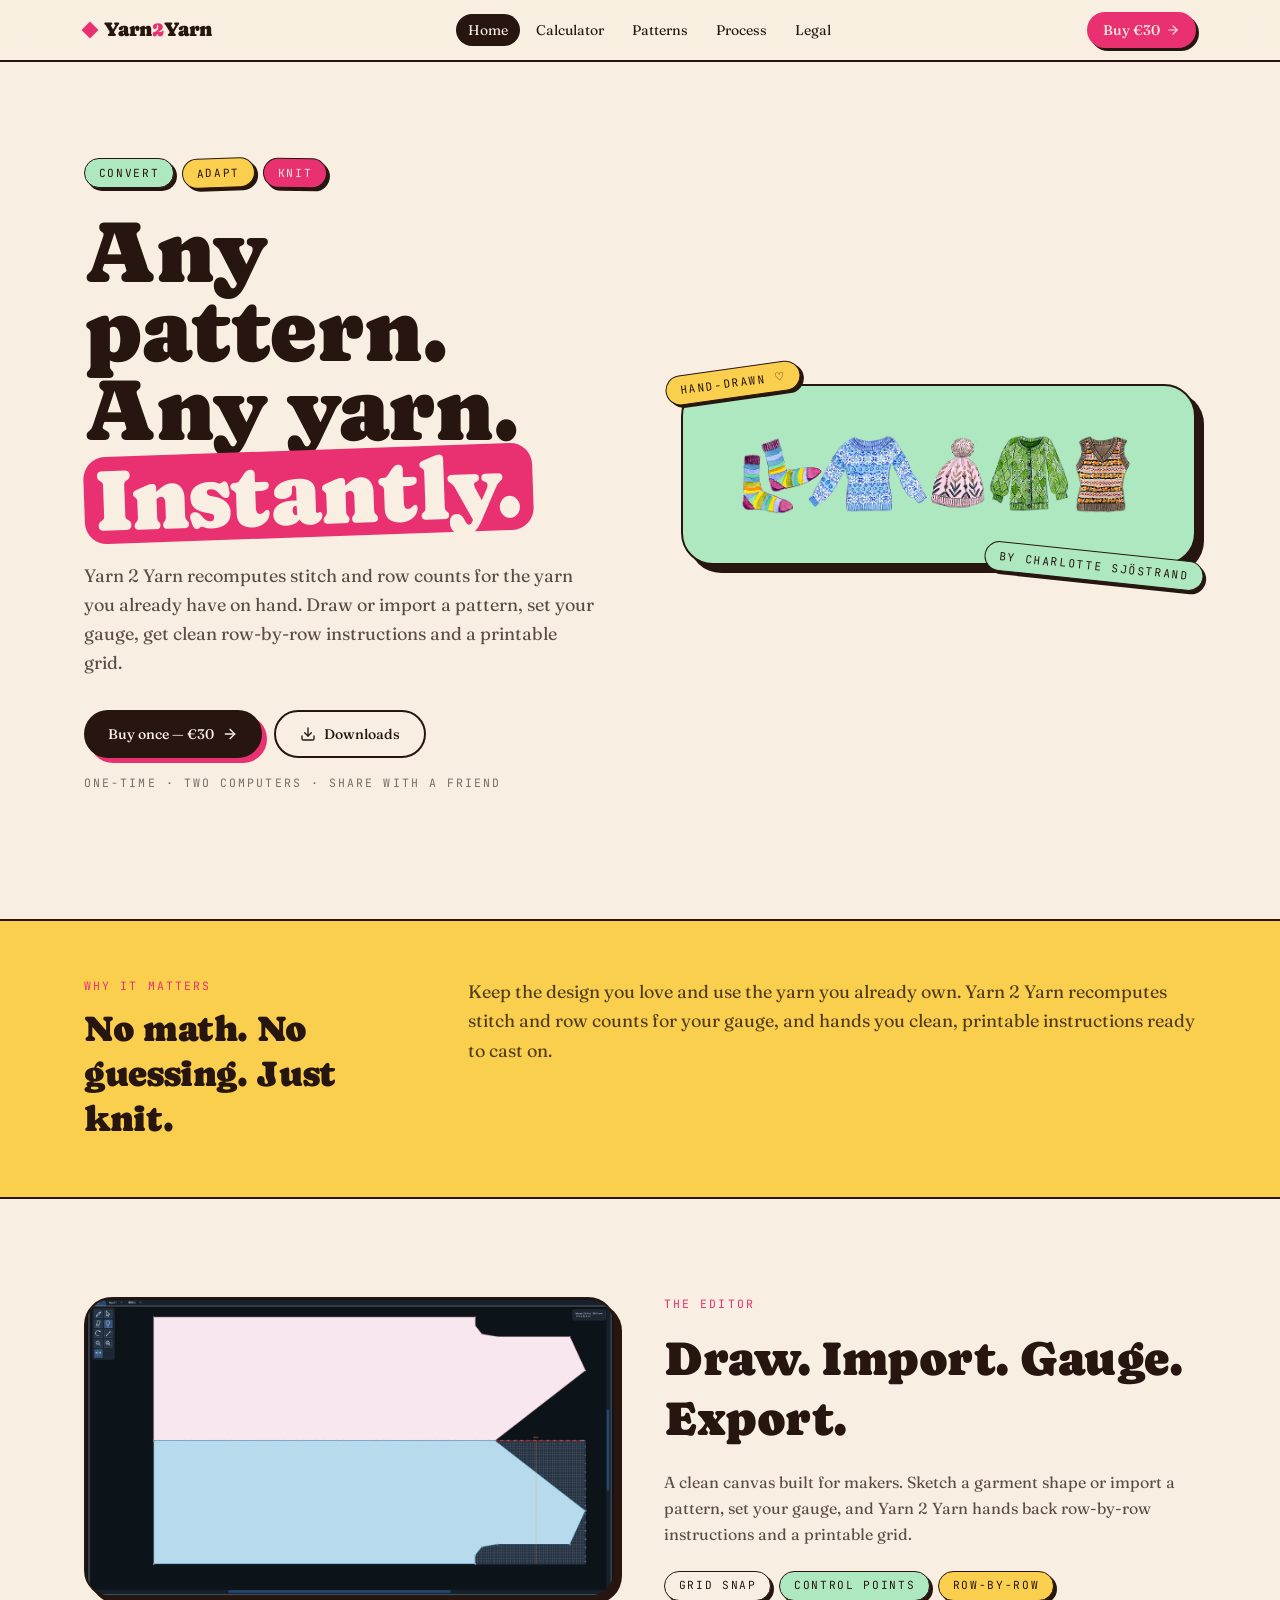
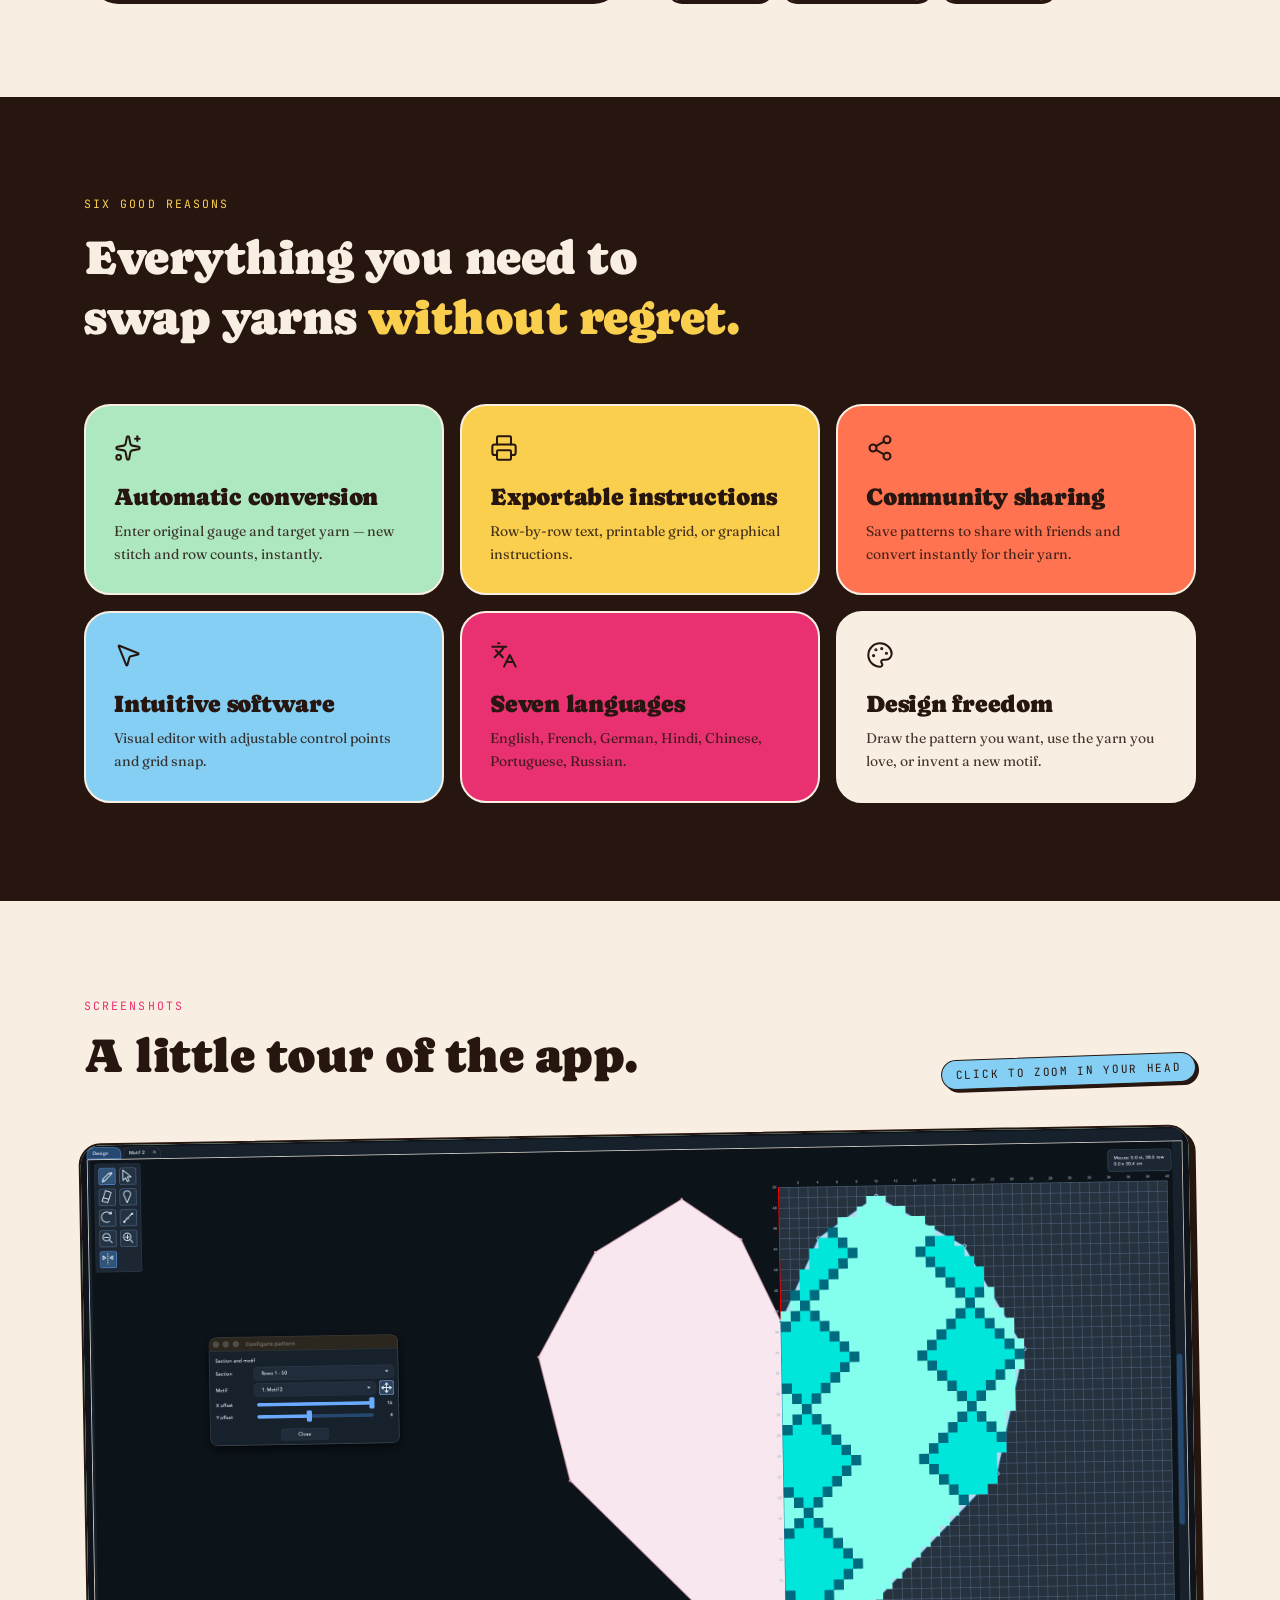
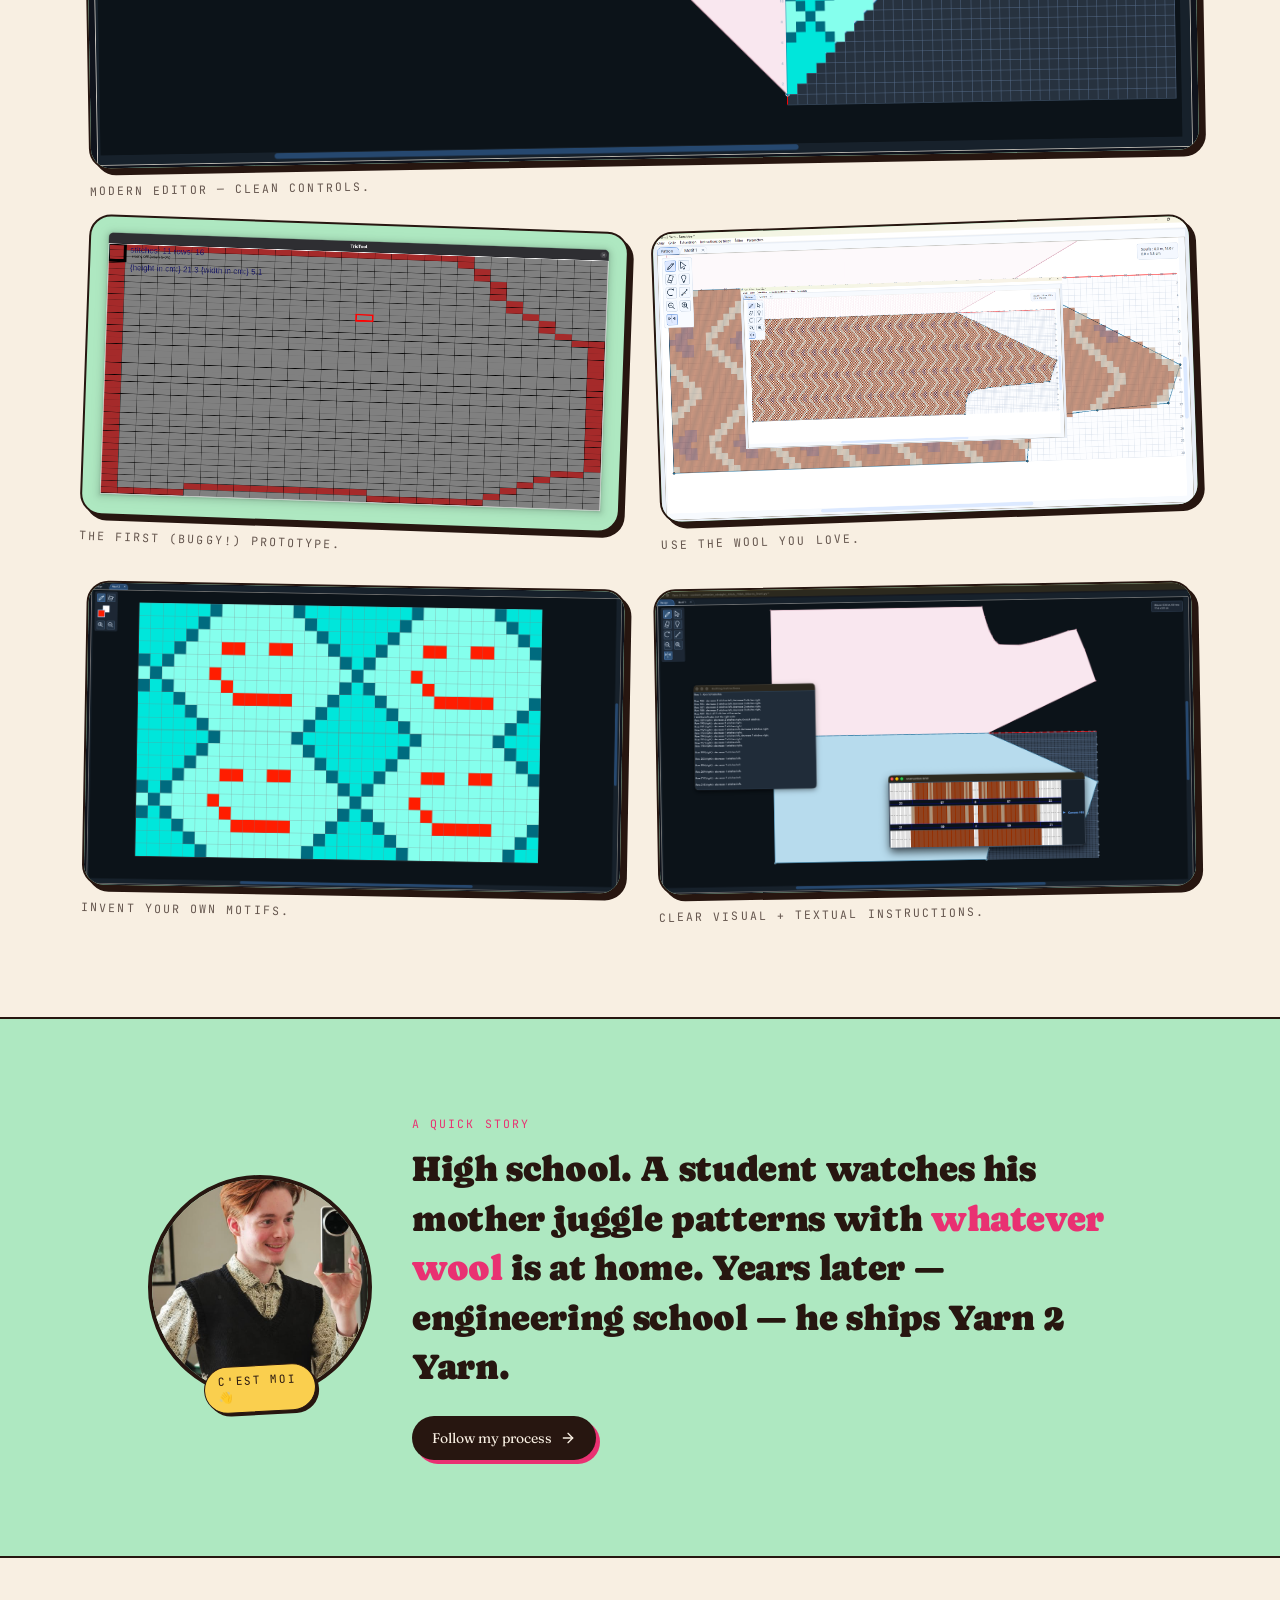
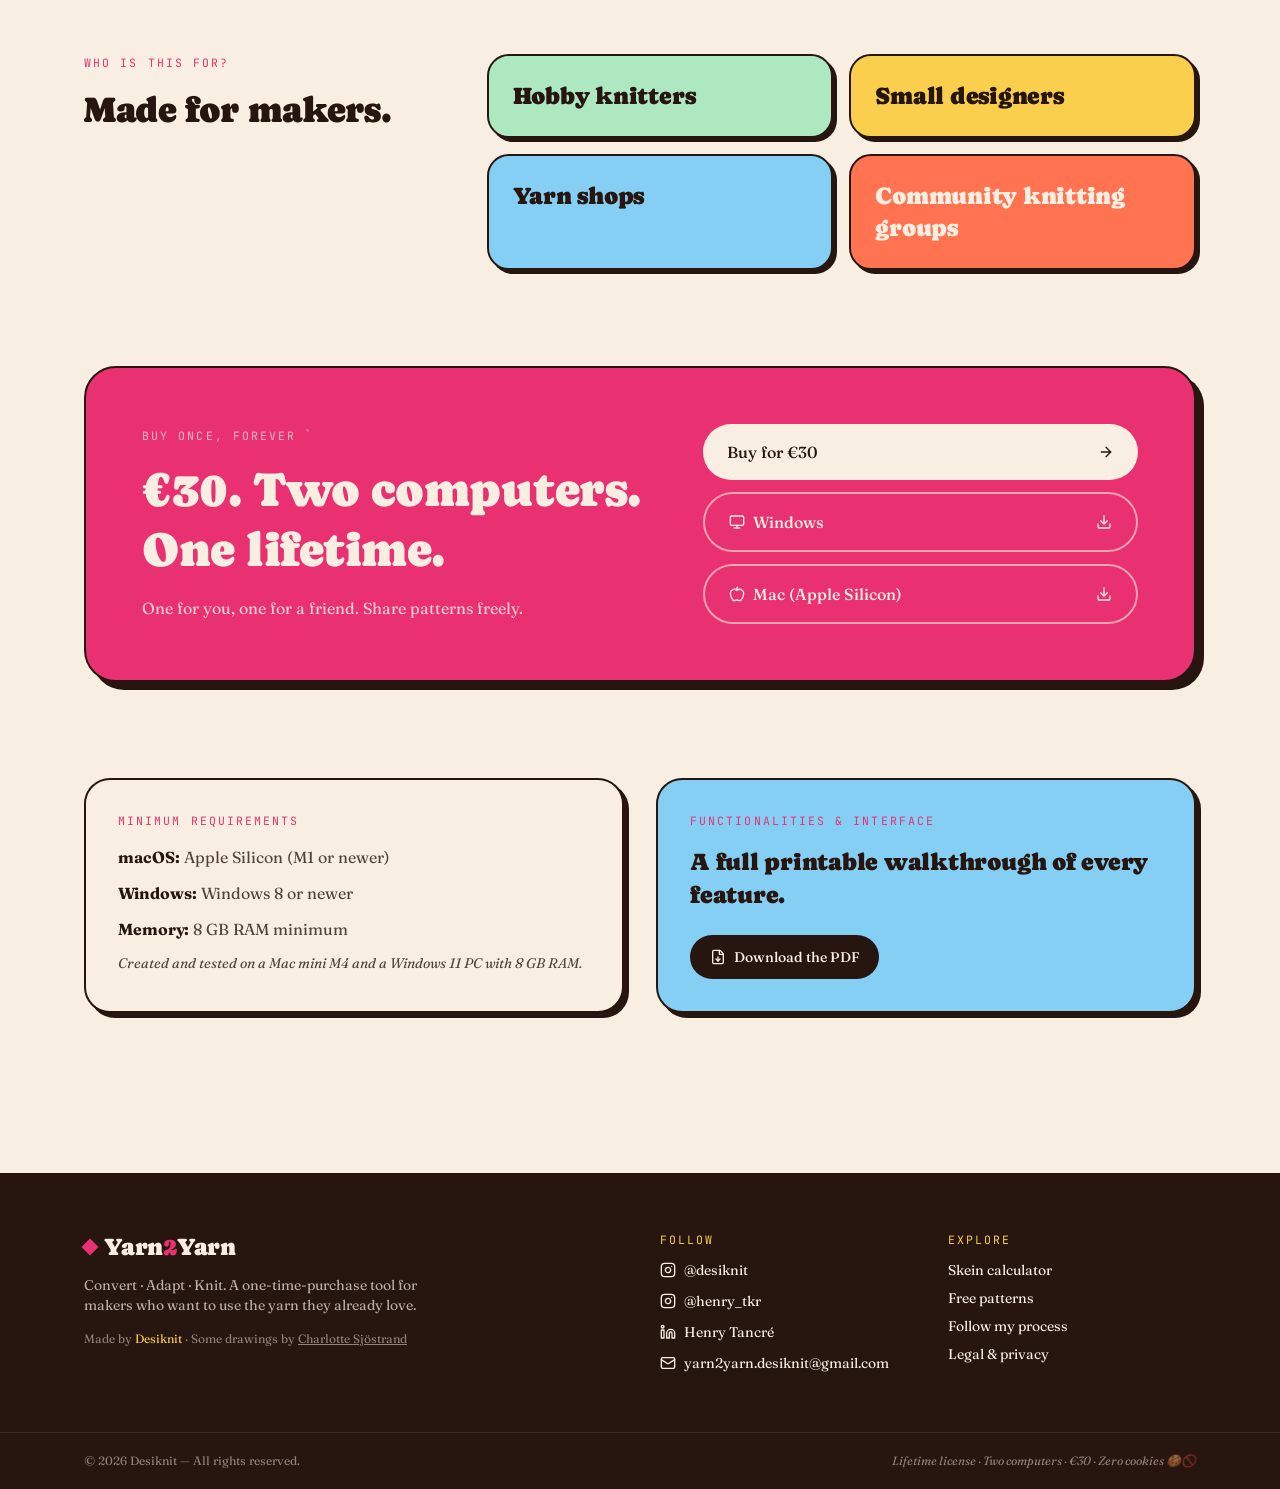
==== index.html @ a6b79eb3 "normalemeeeeent" ====
<!DOCTYPE html><html lang="en"><head><meta charset="utf-8"><meta name="viewport" content="width=device-width, initial-scale=1"><link rel="preload" as="image" href="https://www.desiknit.com/pullspry2y.png"><link rel="preload" as="image" href="https://www.desiknit.com/base.png"><link rel="preload" as="image" href="https://www.desiknit.com/coeur.png"><link rel="preload" as="image" href="https://www.desiknit.com/3a223e2f-e6a6-42e1-8e61-f96dce5ef1c5.png"><link rel="preload" as="image" href="https://www.desiknit.com/swap.png"><link rel="preload" as="image" href="https://www.desiknit.com/motif.png"><link rel="preload" as="image" href="https://www.desiknit.com/Instructions.png"><link rel="preload" as="image" href="images/henry-wNBZG_Tc.jpg"><link rel="stylesheet" href="css/styles-DPJXZZEX.css" data-precedence="default"><link rel="stylesheet" href="https://fonts.googleapis.com/css2?family=Fraunces:ital,opsz,wght@0,9..144,400;0,9..144,600;0,9..144,800;1,9..144,400&family=Caprasimo&family=JetBrains+Mono:wght@400;600&display=swap" data-precedence="default"><title>Yarn 2 Yarn — Any pattern, any yarn, instantly</title><meta name="author" content="Desiknit"><meta property="og:type" content="website"><meta name="twitter:card" content="summary_large_image"><meta name="description" content="Adapt written or graphical knitting patterns to the yarn and gauge you have. Row-by-row instructions, printable grid. One-time purchase."><meta property="og:title" content="Yarn 2 Yarn — Any pattern, any yarn"><meta property="og:description" content="Convert · Adapt · Knit. A joyful desktop tool by Desiknit."><meta property="og:image" content="images/pullspry2y.png"><meta name="twitter:image" content="https://www.desiknit.com/pullspry2y.png"><link rel="icon" href="images/favicon.ico" type="image/x-icon"><link rel="preconnect" href="https://fonts.googleapis.com"><link rel="preconnect" href="https://fonts.gstatic.com" crossorigin="anonymous">
<style>
	@font-face {
		font-family: 'CameraPlainVariable';
		src: url('fonts/CameraPlainVariable.woff2') format('woff2');
		font-weight: 100 900;
		font-style: normal;
		font-display: swap;
	}

	#lovable-badge {
		--badge-bg: #1b1b1b;
		--badge-text: #c5c1b9;
		--badge-text-hover: #dcdad5;
		--badge-radius: 6px;
		--badge-padding: 8px;
		--badge-gap: 6px;
		--badge-shadow: 
			0 0 0 1px rgba(0, 0, 0, 0.88),
			0 1px 0 0 rgba(0, 0, 0, 0.04),
			0 2px 2px -1px rgba(0, 0, 0, 0.08),
			0 4px 4px -2px rgba(0, 0, 0, 0.08),
			0 8px 8px -4px rgba(0, 0, 0, 0.08),
			0 16px 16px -8px rgba(0, 0, 0, 0.08);
		--badge-transition-duration: 0.2s;
		--badge-transition-easing: cubic-bezier(0.16, 1, 0.32, 1);
		--focus-color: #575ECF;
		--focus-offset: 2px;
		--focus-width: 2px;
		
		position: fixed;
		bottom: 12px;
		right: 12px;
		height: 24px;
		display: flex;
		align-items: center;
		z-index: 1000000;
		background-color: var(--badge-bg) !important;
		color: var(--badge-text) !important;
		border-radius: var(--badge-radius);
		box-shadow: var(--badge-shadow) !important;
		font-size: 12px;
		font-family: CameraPlainVariable, "CameraPlainVariable Fallback", -apple-system, BlinkMacSystemFont, 'Segoe UI', Roboto, sans-serif;
		font-weight: 400 !important;
		text-transform: none !important;
		font-feature-settings: normal !important;
		transform: translateZ(0);
		will-change: transform, opacity;
	}

	#lovable-badge-cta {
		display: flex;
		align-items: center;
		gap: var(--badge-gap);
		padding: 0 var(--badge-padding);
		height: 100%;
		color: inherit;
		text-decoration: none;
		white-space: nowrap;
		border-radius: var(--badge-radius) 0 0 var(--badge-radius);
		transition: 
			background-color var(--badge-transition-duration) ease,
			color var(--badge-transition-duration) ease,
			transform 0.1s ease;
	}

	#lovable-badge-cta:hover {
		background: rgba(255, 255, 255, 0.04);
		color: var(--badge-text-hover);
	}

	#lovable-badge-cta:active {
		transform: scale(0.98);
	}

	#lovable-badge-cta:focus {
		outline: none;
	}

	#lovable-badge-cta:focus-visible {
		outline: var(--focus-width) solid var(--focus-color);
		outline-offset: var(--focus-offset);
		z-index: 1;
	}

	#lovable-badge-text {
		line-height: 1;
	}

	#lovable-badge-divider {
		width: 1px;
		height: 24px;
		background-color: rgba(255, 255, 255, 0.04);
		flex-shrink: 0;
	}

	#lovable-badge-close {
		width: 24px;
		height: 24px;
		min-width: 24px;
		min-height: 24px;
		cursor: pointer;
		background: none;
		border: none;
		padding: 0;
		display: flex;
		align-items: center;
		justify-content: center;
		border-radius: 0 var(--badge-radius) var(--badge-radius) 0;
		flex-shrink: 0;
		transition: 
			background-color var(--badge-transition-duration) ease,
			transform 0.1s ease;
	}

	#lovable-badge-close:hover {
		background: rgba(255, 255, 255, 0.04);
	}

	#lovable-badge-close:active {
		transform: scale(0.92);
	}

	#lovable-badge-close:focus {
		outline: none;
	}

	#lovable-badge-close:focus-visible {
		outline: var(--focus-width) solid var(--focus-color);
		outline-offset: calc(var(--focus-offset) * -1);
		z-index: 1;
	}

	#lovable-badge-close svg path {
		fill: var(--badge-text);
		transition: fill var(--badge-transition-duration) ease;
	}

	#lovable-badge-close:hover svg path {
		fill: var(--badge-text-hover);
	}

	@media (prefers-reduced-motion: reduce) {
		#lovable-badge-cta,
		#lovable-badge-close,
		#lovable-badge-close svg path {
			transition: none;
		}
		
		#lovable-badge-cta:active,
		#lovable-badge-close:active {
			transform: none;
		}
	}

	@media (prefers-contrast: high) {
		#lovable-badge {
			--badge-bg: #000;
			--badge-text: #fff;
			--badge-text-hover: #fff;
			border: 2px solid currentColor;
		}
		
		#lovable-badge-cta:focus-visible,
		#lovable-badge-close:focus-visible {
			outline-width: 3px;
		}
	}
</style>
<script>
  window.addEventListener('error', function (event) {
    if (event && event.message && event.message.indexOf('analytics') >= 0) {
      event.preventDefault();
    }
  });
  window.addEventListener('unhandledrejection', function (event) {
    if (event && event.reason && String(event.reason).indexOf('analytics') >= 0) {
      event.preventDefault();
    }
  });
  window.__flockDisabled = true;
  window.flock = { track: function () {}, identify: function () {}, page: function () {}, setUserId: function () {}, reset: function () {}, ready: function () { return Promise.resolve({ ok: true, simulated: true }); } };
  window.Flock = window.flock;
</script><meta name="twitter:title" content="Yarn 2 Yarn — Any pattern, any yarn"><meta name="twitter:description" content="Convert · Adapt · Knit. A joyful desktop tool by Desiknit."></head><body><!--$--><div class="min-h-screen bg-cream text-ink"><header class="sticky top-0 z-40 border-b-2 border-ink bg-cream/90 backdrop-blur-md"><div class="mx-auto flex max-w-6xl items-center justify-between px-5 py-3"><a class="flex items-center gap-2 active" href="/" data-status="active" aria-current="page"><span class="inline-block h-3 w-3 rotate-45 bg-raspberry"></span><span class="font-display text-xl leading-none">Yarn<span class="text-raspberry">2</span>Yarn</span></a><nav class="hidden items-center gap-1 md:flex"><a class="rounded-full px-3 py-1.5 text-sm hover:bg-ink hover:text-cream transition bg-ink text-cream" href="./" data-status="active" aria-current="page">Home</a><a href="./calculator/" class="rounded-full px-3 py-1.5 text-sm hover:bg-ink hover:text-cream transition">Calculator</a><a href="./patterns/" class="rounded-full px-3 py-1.5 text-sm hover:bg-ink hover:text-cream transition">Patterns</a><a href="./process/" class="rounded-full px-3 py-1.5 text-sm hover:bg-ink hover:text-cream transition">Process</a><a href="./legal/" class="rounded-full px-3 py-1.5 text-sm hover:bg-ink hover:text-cream transition">Legal</a></nav><div class="flex items-center gap-2"><a href="https://yarn2yarn.lemonsqueezy.com/checkout/buy/22267c7e-5ff2-482f-9b16-f2206b3a0a4a?embed=1" class="hidden md:inline-flex items-center gap-1.5 rounded-full bg-raspberry px-4 py-2 text-sm font-medium text-cream shadow-[3px_3px_0_var(--ink)] transition hover:-translate-y-0.5">Buy €30 <svg xmlns="http://www.w3.org/2000/svg" width="24" height="24" viewBox="0 0 24 24" fill="none" stroke="currentColor" stroke-width="2" stroke-linecap="round" stroke-linejoin="round" class="lucide lucide-arrow-right h-3.5 w-3.5" aria-hidden="true"><path d="M5 12h14"></path><path d="m12 5 7 7-7 7"></path></svg></a><button aria-label="Menu" class="md:hidden rounded-full border-2 border-ink px-3 py-1.5 text-sm">Menu</button></div></div></header><main><section class="relative overflow-hidden"><div class="absolute inset-0 -z-10 opacity-40 [background-image:radial-gradient(var(--ink)_1px,transparent_1px)] [background-size:22px_22px]"></div><div class="mx-auto grid max-w-6xl gap-10 px-5 pt-14 pb-24 md:grid-cols-[1.05fr_1fr] md:gap-14 md:pt-24 md:pb-32 items-center"><div class="min-w-0"><div class="flex flex-wrap gap-2"><span class="sticker bg-mint">Convert</span><span class="sticker bg-butter -rotate-2">Adapt</span><span class="sticker bg-raspberry text-cream rotate-1">Knit</span></div><h1 class="mt-6 font-display text-[3.2rem] leading-[0.9] md:text-[5.5rem]">Any pattern.<br>Any yarn. <span class="inline-block -rotate-2 rounded-2xl bg-raspberry px-3 py-1 text-cream">Instantly.</span></h1><p class="mt-6 max-w-lg text-lg leading-relaxed text-ink/75">Yarn 2 Yarn recomputes stitch and row counts for the yarn you already have on hand. Draw or import a pattern, set your gauge, get clean row-by-row instructions and a printable grid.</p><div class="mt-8 flex flex-wrap items-center gap-3"><a href="https://yarn2yarn.lemonsqueezy.com/checkout/buy/22267c7e-5ff2-482f-9b16-f2206b3a0a4a?embed=1" class="group inline-flex items-center gap-2 rounded-full bg-ink px-6 py-3.5 text-sm font-medium text-cream shadow-[5px_5px_0_var(--raspberry)] transition hover:-translate-y-0.5 hover:shadow-[7px_7px_0_var(--raspberry)]">Buy once — €30<svg xmlns="http://www.w3.org/2000/svg" width="24" height="24" viewBox="0 0 24 24" fill="none" stroke="currentColor" stroke-width="2" stroke-linecap="round" stroke-linejoin="round" class="lucide lucide-arrow-right h-4 w-4 transition group-hover:translate-x-1" aria-hidden="true"><path d="M5 12h14"></path><path d="m12 5 7 7-7 7"></path></svg></a><a href="#download" class="inline-flex items-center gap-2 rounded-full border-2 border-ink px-6 py-3 text-sm font-medium hover:bg-butter transition"><svg xmlns="http://www.w3.org/2000/svg" width="24" height="24" viewBox="0 0 24 24" fill="none" stroke="currentColor" stroke-width="2" stroke-linecap="round" stroke-linejoin="round" class="lucide lucide-download h-4 w-4" aria-hidden="true"><path d="M12 15V3"></path><path d="M21 15v4a2 2 0 0 1-2 2H5a2 2 0 0 1-2-2v-4"></path><path d="m7 10 5 5 5-5"></path></svg> Downloads</a></div><p class="mt-4 font-mono-tag text-ink/60">One-time · Two computers · Share with a friend</p></div><div class="relative min-w-0"><div class="absolute -top-4 -left-4 hidden md:block sticker bg-butter rotate-[-8deg] z-10">Hand-drawn ♡</div><div class="absolute -bottom-4 -right-2 hidden md:block sticker bg-mint rotate-[6deg] z-10">by Charlotte Sjöstrand</div><div class="rounded-[2rem] border-2 border-ink bg-mint p-6 md:p-10 shadow-[8px_8px_0_var(--ink)]"><img src="images/pullspry2y.png" alt="Hand-drawn knitted garments" class="w-full h-auto"></div></div></div></section><section class="border-y-2 border-ink bg-butter"><div class="mx-auto grid max-w-6xl gap-10 px-5 py-14 md:grid-cols-3"><div><p class="font-mono-tag text-raspberry mb-3">Why it matters</p><h2 class="font-display text-4xl leading-tight">No math. No guessing. Just knit.</h2></div><p class="md:col-span-2 text-lg leading-relaxed text-ink/80">Keep the design you love and use the yarn you already own. Yarn 2 Yarn recomputes stitch and row counts for your gauge, and hands you clean, printable instructions ready to cast on.</p></div></section><section class="mx-auto max-w-6xl px-5 py-24"><div class="grid items-center gap-12 md:grid-cols-2"><div class="relative"><div class="absolute -inset-3 -z-10 rotate-1 rounded-[2rem] bg-coral"></div><div class="overflow-hidden rounded-[1.75rem] border-2 border-ink bg-ink shadow-[6px_6px_0_var(--ink)]"><img src="images/base.png" alt="Yarn 2 Yarn editor" class="w-full h-auto"></div></div><div class="min-w-0"><p class="font-mono-tag text-raspberry mb-4">The editor</p><h2 class="font-display text-5xl leading-tight">Draw. Import. Gauge. Export.</h2><p class="mt-5 leading-relaxed text-ink/75">A clean canvas built for makers. Sketch a garment shape or import a pattern, set your gauge, and Yarn 2 Yarn hands back row-by-row instructions and a printable grid.</p><div class="mt-6 flex flex-wrap gap-2"><span class="sticker">Grid snap</span><span class="sticker bg-mint">Control points</span><span class="sticker bg-butter">Row-by-row</span></div></div></div></section><section id="features" class="border-y-2 border-ink bg-ink text-cream"><div class="mx-auto max-w-6xl px-5 py-24"><div class="mb-14 max-w-2xl"><p class="font-mono-tag text-butter mb-4">Six good reasons</p><h2 class="font-display text-5xl leading-tight">Everything you need to swap yarns <em class="not-italic text-butter">without regret.</em></h2></div><div class="grid gap-4 sm:grid-cols-2 lg:grid-cols-3"><div class="bg-mint rounded-3xl border-2 border-cream p-7 text-ink transition hover:-translate-y-1 hover:rotate-[-0.5deg]"><svg xmlns="http://www.w3.org/2000/svg" width="24" height="24" viewBox="0 0 24 24" fill="none" stroke="currentColor" stroke-width="1.75" stroke-linecap="round" stroke-linejoin="round" class="lucide lucide-sparkles mb-5 h-7 w-7" aria-hidden="true"><path d="M11.017 2.814a1 1 0 0 1 1.966 0l1.051 5.558a2 2 0 0 0 1.594 1.594l5.558 1.051a1 1 0 0 1 0 1.966l-5.558 1.051a2 2 0 0 0-1.594 1.594l-1.051 5.558a1 1 0 0 1-1.966 0l-1.051-5.558a2 2 0 0 0-1.594-1.594l-5.558-1.051a1 1 0 0 1 0-1.966l5.558-1.051a2 2 0 0 0 1.594-1.594z"></path><path d="M20 2v4"></path><path d="M22 4h-4"></path><circle cx="4" cy="20" r="2"></circle></svg><h3 class="font-display text-2xl leading-tight">Automatic conversion</h3><p class="mt-2 text-sm leading-relaxed opacity-85">Enter original gauge and target yarn — new stitch and row counts, instantly.</p></div><div class="bg-butter rounded-3xl border-2 border-cream p-7 text-ink transition hover:-translate-y-1 hover:rotate-[-0.5deg]"><svg xmlns="http://www.w3.org/2000/svg" width="24" height="24" viewBox="0 0 24 24" fill="none" stroke="currentColor" stroke-width="1.75" stroke-linecap="round" stroke-linejoin="round" class="lucide lucide-printer mb-5 h-7 w-7" aria-hidden="true"><path d="M6 18H4a2 2 0 0 1-2-2v-5a2 2 0 0 1 2-2h16a2 2 0 0 1 2 2v5a2 2 0 0 1-2 2h-2"></path><path d="M6 9V3a1 1 0 0 1 1-1h10a1 1 0 0 1 1 1v6"></path><rect x="6" y="14" width="12" height="8" rx="1"></rect></svg><h3 class="font-display text-2xl leading-tight">Exportable instructions</h3><p class="mt-2 text-sm leading-relaxed opacity-85">Row-by-row text, printable grid, or graphical instructions.</p></div><div class="bg-coral text-cream rounded-3xl border-2 border-cream p-7 text-ink transition hover:-translate-y-1 hover:rotate-[-0.5deg]"><svg xmlns="http://www.w3.org/2000/svg" width="24" height="24" viewBox="0 0 24 24" fill="none" stroke="currentColor" stroke-width="1.75" stroke-linecap="round" stroke-linejoin="round" class="lucide lucide-share2 lucide-share-2 mb-5 h-7 w-7" aria-hidden="true"><circle cx="18" cy="5" r="3"></circle><circle cx="6" cy="12" r="3"></circle><circle cx="18" cy="19" r="3"></circle><line x1="8.59" x2="15.42" y1="13.51" y2="17.49"></line><line x1="15.41" x2="8.59" y1="6.51" y2="10.49"></line></svg><h3 class="font-display text-2xl leading-tight">Community sharing</h3><p class="mt-2 text-sm leading-relaxed opacity-85">Save patterns to share with friends and convert instantly for their yarn.</p></div><div class="bg-sky rounded-3xl border-2 border-cream p-7 text-ink transition hover:-translate-y-1 hover:rotate-[-0.5deg]"><svg xmlns="http://www.w3.org/2000/svg" width="24" height="24" viewBox="0 0 24 24" fill="none" stroke="currentColor" stroke-width="1.75" stroke-linecap="round" stroke-linejoin="round" class="lucide lucide-mouse-pointer2 lucide-mouse-pointer-2 mb-5 h-7 w-7" aria-hidden="true"><path d="M4.037 4.688a.495.495 0 0 1 .651-.651l16 6.5a.5.5 0 0 1-.063.947l-6.124 1.58a2 2 0 0 0-1.438 1.435l-1.579 6.126a.5.5 0 0 1-.947.063z"></path></svg><h3 class="font-display text-2xl leading-tight">Intuitive software</h3><p class="mt-2 text-sm leading-relaxed opacity-85">Visual editor with adjustable control points and grid snap.</p></div><div class="bg-raspberry text-cream rounded-3xl border-2 border-cream p-7 text-ink transition hover:-translate-y-1 hover:rotate-[-0.5deg]"><svg xmlns="http://www.w3.org/2000/svg" width="24" height="24" viewBox="0 0 24 24" fill="none" stroke="currentColor" stroke-width="1.75" stroke-linecap="round" stroke-linejoin="round" class="lucide lucide-languages mb-5 h-7 w-7" aria-hidden="true"><path d="m5 8 6 6"></path><path d="m4 14 6-6 2-3"></path><path d="M2 5h12"></path><path d="M7 2h1"></path><path d="m22 22-5-10-5 10"></path><path d="M14 18h6"></path></svg><h3 class="font-display text-2xl leading-tight">Seven languages</h3><p class="mt-2 text-sm leading-relaxed opacity-85">English, French, German, Hindi, Chinese, Portuguese, Russian.</p></div><div class="bg-cream rounded-3xl border-2 border-cream p-7 text-ink transition hover:-translate-y-1 hover:rotate-[-0.5deg]"><svg xmlns="http://www.w3.org/2000/svg" width="24" height="24" viewBox="0 0 24 24" fill="none" stroke="currentColor" stroke-width="1.75" stroke-linecap="round" stroke-linejoin="round" class="lucide lucide-palette mb-5 h-7 w-7" aria-hidden="true"><path d="M12 22a1 1 0 0 1 0-20 10 9 0 0 1 10 9 5 5 0 0 1-5 5h-2.25a1.75 1.75 0 0 0-1.4 2.8l.3.4a1.75 1.75 0 0 1-1.4 2.8z"></path><circle cx="13.5" cy="6.5" r=".5" fill="currentColor"></circle><circle cx="17.5" cy="10.5" r=".5" fill="currentColor"></circle><circle cx="6.5" cy="12.5" r=".5" fill="currentColor"></circle><circle cx="8.5" cy="7.5" r=".5" fill="currentColor"></circle></svg><h3 class="font-display text-2xl leading-tight">Design freedom</h3><p class="mt-2 text-sm leading-relaxed opacity-85">Draw the pattern you want, use the yarn you love, or invent a new motif.</p></div></div></div></section><section id="screenshots" class="mx-auto max-w-6xl px-5 py-24"><div class="mb-12 flex flex-wrap items-end justify-between gap-4"><div><p class="font-mono-tag text-raspberry mb-3">Screenshots</p><h2 class="font-display text-5xl leading-tight max-w-xl">A little tour of the app.</h2></div><span class="sticker bg-sky -rotate-2">click to zoom in your head</span></div><div class="grid gap-8 md:grid-cols-2"><figure class="group md:col-span-2 -rotate-1 transition hover:rotate-0"><div class="overflow-hidden rounded-2xl border-2 border-ink bg-mint shadow-[5px_5px_0_var(--ink)]"><img src="images/coeur.png" alt="Modern editor — clean controls." class="w-full h-auto transition duration-700 group-hover:scale-[1.03]"></div><figcaption class="mt-3 font-mono-tag text-ink/70">Modern editor — clean controls.</figcaption></figure><figure class="group  rotate-2 transition hover:rotate-0"><div class="overflow-hidden rounded-2xl border-2 border-ink bg-mint shadow-[5px_5px_0_var(--ink)]"><img src="images/3a223e2f-e6a6-42e1-8e61-f96dce5ef1c5.png" alt="The first (buggy!) prototype." class="w-full h-auto transition duration-700 group-hover:scale-[1.03]"></div><figcaption class="mt-3 font-mono-tag text-ink/70">The first (buggy!) prototype.</figcaption></figure><figure class="group  -rotate-2 transition hover:rotate-0"><div class="overflow-hidden rounded-2xl border-2 border-ink bg-mint shadow-[5px_5px_0_var(--ink)]"><img src="images/swap.png" alt="Use the wool you love." class="w-full h-auto transition duration-700 group-hover:scale-[1.03]"></div><figcaption class="mt-3 font-mono-tag text-ink/70">Use the wool you love.</figcaption></figure><figure class="group  rotate-1 transition hover:rotate-0"><div class="overflow-hidden rounded-2xl border-2 border-ink bg-mint shadow-[5px_5px_0_var(--ink)]"><img src="images/motif.png" alt="Invent your own motifs." class="w-full h-auto transition duration-700 group-hover:scale-[1.03]"></div><figcaption class="mt-3 font-mono-tag text-ink/70">Invent your own motifs.</figcaption></figure><figure class="group  -rotate-1 transition hover:rotate-0"><div class="overflow-hidden rounded-2xl border-2 border-ink bg-mint shadow-[5px_5px_0_var(--ink)]"><img src="images/Instructions.png" alt="Clear visual + textual instructions." class="w-full h-auto transition duration-700 group-hover:scale-[1.03]"></div><figcaption class="mt-3 font-mono-tag text-ink/70">Clear visual + textual instructions.</figcaption></figure></div></section><section id="story" class="border-y-2 border-ink bg-mint"><div class="mx-auto grid max-w-5xl gap-10 px-5 py-24 md:grid-cols-[auto_1fr] items-center"><div class="relative mx-auto md:mx-0"><div class="absolute -inset-2 rounded-full bg-raspberry -z-10 rotate-6"></div><img src="images/henry-wNBZG_Tc.jpg" alt="Henry, creator of Yarn 2 Yarn" class="h-44 w-44 rounded-full border-4 border-ink object-cover md:h-56 md:w-56"><span class="absolute -bottom-3 left-1/2 -translate-x-1/2 sticker bg-butter -rotate-3">c'est moi 👋</span></div><div><p class="font-mono-tag text-raspberry mb-3">A quick story</p><p class="font-display text-3xl leading-snug md:text-4xl">High school. A student watches his mother juggle patterns with <em class="not-italic text-raspberry">whatever wool</em> is at home. Years later — engineering school — he ships Yarn 2 Yarn.</p><a href="/process" class="mt-6 inline-flex items-center gap-2 rounded-full bg-ink px-5 py-3 text-sm text-cream shadow-[4px_4px_0_var(--raspberry)] transition hover:-translate-y-0.5">Follow my process <svg xmlns="http://www.w3.org/2000/svg" width="24" height="24" viewBox="0 0 24 24" fill="none" stroke="currentColor" stroke-width="2" stroke-linecap="round" stroke-linejoin="round" class="lucide lucide-arrow-right h-4 w-4" aria-hidden="true"><path d="M5 12h14"></path><path d="m12 5 7 7-7 7"></path></svg></a></div></div></section><section class="mx-auto max-w-6xl px-5 py-24"><div class="grid gap-12 md:grid-cols-[1fr_2fr]"><div><p class="font-mono-tag text-raspberry mb-4">Who is this for?</p><h2 class="font-display text-4xl leading-tight">Made for makers.</h2></div><div class="grid gap-4 sm:grid-cols-2"><div class="bg-mint rounded-2xl border-2 border-ink p-6 shadow-[4px_4px_0_var(--ink)] transition hover:-translate-y-1"><p class="font-display text-2xl">Hobby knitters</p></div><div class="bg-butter rounded-2xl border-2 border-ink p-6 shadow-[4px_4px_0_var(--ink)] transition hover:-translate-y-1"><p class="font-display text-2xl">Small designers</p></div><div class="bg-sky rounded-2xl border-2 border-ink p-6 shadow-[4px_4px_0_var(--ink)] transition hover:-translate-y-1"><p class="font-display text-2xl">Yarn shops</p></div><div class="bg-coral text-cream rounded-2xl border-2 border-ink p-6 shadow-[4px_4px_0_var(--ink)] transition hover:-translate-y-1"><p class="font-display text-2xl">Community knitting groups</p></div></div></div></section><section id="download" class="mx-auto max-w-6xl px-5 pb-24"><div class="relative overflow-hidden rounded-[2rem] border-2 border-ink bg-raspberry p-8 text-cream shadow-[8px_8px_0_var(--ink)] md:p-14"><div class="absolute inset-0 opacity-20 [background:radial-gradient(circle_at_20%_20%,#fff_1.5px,transparent_1.5px)] [background-size:22px_22px]"></div><div class="relative grid gap-10 md:grid-cols-[1.2fr_1fr] items-center"><div><p class="font-mono-tag text-cream/70 mb-4">Buy once, forever</p><h2 class="font-display text-5xl leading-tight">€30. Two computers. One lifetime.</h2><p class="mt-4 max-w-md text-cream/85">One for you, one for a friend. Share patterns freely.</p></div><div class="flex flex-col gap-3"><a href="https://yarn2yarn.lemonsqueezy.com/checkout/buy/22267c7e-5ff2-482f-9b16-f2206b3a0a4a?embed=1" class="inline-flex items-center justify-between rounded-full bg-cream px-6 py-4 font-medium text-ink hover:bg-butter transition">Buy for €30 <svg xmlns="http://www.w3.org/2000/svg" width="24" height="24" viewBox="0 0 24 24" fill="none" stroke="currentColor" stroke-width="2" stroke-linecap="round" stroke-linejoin="round" class="lucide lucide-arrow-right h-4 w-4" aria-hidden="true"><path d="M5 12h14"></path><path d="m12 5 7 7-7 7"></path></svg></a><a href="https://www.desiknit.com/download.html" class="inline-flex items-center justify-between rounded-full border-2 border-cream/60 px-6 py-4 font-medium hover:bg-cream/10 transition"><span class="inline-flex items-center gap-2"><svg xmlns="http://www.w3.org/2000/svg" width="24" height="24" viewBox="0 0 24 24" fill="none" stroke="currentColor" stroke-width="2" stroke-linecap="round" stroke-linejoin="round" class="lucide lucide-monitor h-4 w-4" aria-hidden="true"><rect width="20" height="14" x="2" y="3" rx="2"></rect><line x1="8" x2="16" y1="21" y2="21"></line><line x1="12" x2="12" y1="17" y2="21"></line></svg> Windows</span><svg xmlns="http://www.w3.org/2000/svg" width="24" height="24" viewBox="0 0 24 24" fill="none" stroke="currentColor" stroke-width="2" stroke-linecap="round" stroke-linejoin="round" class="lucide lucide-download h-4 w-4" aria-hidden="true"><path d="M12 15V3"></path><path d="M21 15v4a2 2 0 0 1-2 2H5a2 2 0 0 1-2-2v-4"></path><path d="m7 10 5 5 5-5"></path></svg></a><a href="https://github.com/rh-henry/yarn2yarn/releases/latest/download/Yarn2Yarn2.0.1.dmg" class="inline-flex items-center justify-between rounded-full border-2 border-cream/60 px-6 py-4 font-medium hover:bg-cream/10 transition"><span class="inline-flex items-center gap-2"><svg xmlns="http://www.w3.org/2000/svg" width="24" height="24" viewBox="0 0 24 24" fill="none" stroke="currentColor" stroke-width="2" stroke-linecap="round" stroke-linejoin="round" class="lucide lucide-apple h-4 w-4" aria-hidden="true"><path d="M12 6.528V3a1 1 0 0 1 1-1h0"></path><path d="M18.237 21A15 15 0 0 0 22 11a6 6 0 0 0-10-4.472A6 6 0 0 0 2 11a15.1 15.1 0 0 0 3.763 10 3 3 0 0 0 3.648.648 5.5 5.5 0 0 1 5.178 0A3 3 0 0 0 18.237 21"></path></svg> Mac (Apple Silicon)</span><svg xmlns="http://www.w3.org/2000/svg" width="24" height="24" viewBox="0 0 24 24" fill="none" stroke="currentColor" stroke-width="2" stroke-linecap="round" stroke-linejoin="round" class="lucide lucide-download h-4 w-4" aria-hidden="true"><path d="M12 15V3"></path><path d="M21 15v4a2 2 0 0 1-2 2H5a2 2 0 0 1-2-2v-4"></path><path d="m7 10 5 5 5-5"></path></svg></a></div></div></div></section><section class="mx-auto max-w-6xl px-5 pb-24 grid gap-8 md:grid-cols-2"><div class="rounded-3xl border-2 border-ink bg-cream p-8 shadow-[5px_5px_0_var(--ink)]"><p class="font-mono-tag text-raspberry mb-4">Minimum requirements</p><ul class="space-y-3 text-ink/80"><li><strong class="text-ink">macOS:</strong> Apple Silicon (M1 or newer)</li><li><strong class="text-ink">Windows:</strong> Windows 8 or newer</li><li><strong class="text-ink">Memory:</strong> 8 GB RAM minimum</li><li class="text-sm italic">Created and tested on a Mac mini M4 and a Windows 11 PC with 8 GB RAM.</li></ul></div><div class="flex flex-col justify-between rounded-3xl border-2 border-ink bg-sky p-8 shadow-[5px_5px_0_var(--ink)]"><div><p class="font-mono-tag text-raspberry mb-4">Functionalities & interface</p><p class="font-display text-2xl leading-snug">A full printable walkthrough of every feature.</p></div><a href="https://www.desiknit.com/preview.pdf" class="mt-6 inline-flex items-center gap-2 self-start rounded-full bg-ink px-5 py-3 text-sm font-medium text-cream hover:bg-raspberry transition"><svg xmlns="http://www.w3.org/2000/svg" width="24" height="24" viewBox="0 0 24 24" fill="none" stroke="currentColor" stroke-width="2" stroke-linecap="round" stroke-linejoin="round" class="lucide lucide-file-down h-4 w-4" aria-hidden="true"><path d="M6 22a2 2 0 0 1-2-2V4a2 2 0 0 1 2-2h8a2.4 2.4 0 0 1 1.704.706l3.588 3.588A2.4 2.4 0 0 1 20 8v12a2 2 0 0 1-2 2z"></path><path d="M14 2v5a1 1 0 0 0 1 1h5"></path><path d="M12 18v-6"></path><path d="m9 15 3 3 3-3"></path></svg> Download the PDF</a></div></section></main><footer class="mt-16 border-t-2 border-ink bg-ink text-cream"><div class="mx-auto grid max-w-6xl gap-10 px-5 py-14 md:grid-cols-4"><div class="md:col-span-2"><div class="flex items-center gap-2"><span class="inline-block h-3 w-3 rotate-45 bg-raspberry"></span><span class="font-display text-2xl">Yarn<span class="text-raspberry">2</span>Yarn</span></div><p class="mt-3 max-w-sm text-sm text-cream/70">Convert · Adapt · Knit. A one-time-purchase tool for makers who want to use the yarn they already love.</p><p class="mt-4 text-xs text-cream/50">Made by <span class="text-butter">Desiknit</span> · Some drawings by<!-- --> <a href="https://www.instagram.com/charlotte_sjostrand" class="underline hover:text-butter">Charlotte Sjöstrand</a></p></div><div><p class="font-mono-tag text-butter mb-3">Follow</p><ul class="space-y-2 text-sm"><li><a href="https://www.instagram.com/desiknit/" class="inline-flex items-center gap-2 hover:text-butter"><svg xmlns="http://www.w3.org/2000/svg" width="24" height="24" viewBox="0 0 24 24" fill="none" stroke="currentColor" stroke-width="2" stroke-linecap="round" stroke-linejoin="round" class="lucide lucide-instagram h-4 w-4" aria-hidden="true"><rect width="20" height="20" x="2" y="2" rx="5" ry="5"></rect><path d="M16 11.37A4 4 0 1 1 12.63 8 4 4 0 0 1 16 11.37z"></path><line x1="17.5" x2="17.51" y1="6.5" y2="6.5"></line></svg> @desiknit</a></li><li><a href="https://www.instagram.com/henry_tkr/" class="inline-flex items-center gap-2 hover:text-butter"><svg xmlns="http://www.w3.org/2000/svg" width="24" height="24" viewBox="0 0 24 24" fill="none" stroke="currentColor" stroke-width="2" stroke-linecap="round" stroke-linejoin="round" class="lucide lucide-instagram h-4 w-4" aria-hidden="true"><rect width="20" height="20" x="2" y="2" rx="5" ry="5"></rect><path d="M16 11.37A4 4 0 1 1 12.63 8 4 4 0 0 1 16 11.37z"></path><line x1="17.5" x2="17.51" y1="6.5" y2="6.5"></line></svg> @henry_tkr</a></li><li><a href="https://www.linkedin.com/in/henry-tancré-1b995a37a" class="inline-flex items-center gap-2 hover:text-butter"><svg xmlns="http://www.w3.org/2000/svg" width="24" height="24" viewBox="0 0 24 24" fill="none" stroke="currentColor" stroke-width="2" stroke-linecap="round" stroke-linejoin="round" class="lucide lucide-linkedin h-4 w-4" aria-hidden="true"><path d="M16 8a6 6 0 0 1 6 6v7h-4v-7a2 2 0 0 0-2-2 2 2 0 0 0-2 2v7h-4v-7a6 6 0 0 1 6-6z"></path><rect width="4" height="12" x="2" y="9"></rect><circle cx="4" cy="4" r="2"></circle></svg> Henry Tancré</a></li><li><a href="mailto:yarn2yarn.desiknit@gmail.com" class="inline-flex items-center gap-2 hover:text-butter"><svg xmlns="http://www.w3.org/2000/svg" width="24" height="24" viewBox="0 0 24 24" fill="none" stroke="currentColor" stroke-width="2" stroke-linecap="round" stroke-linejoin="round" class="lucide lucide-mail h-4 w-4" aria-hidden="true"><path d="m22 7-8.991 5.727a2 2 0 0 1-2.009 0L2 7"></path><rect x="2" y="4" width="20" height="16" rx="2"></rect></svg> yarn2yarn.desiknit@gmail.com</a></li></ul></div><div><p class="font-mono-tag text-butter mb-3">Explore</p><ul class="space-y-2 text-sm"><li><a href="/calculator" class="hover:text-butter">Skein calculator</a></li><li><a href="/patterns" class="hover:text-butter">Free patterns</a></li><li><a href="/process" class="hover:text-butter">Follow my process</a></li><li><a href="/legal" class="hover:text-butter">Legal & privacy</a></li></ul></div></div><div class="border-t border-cream/10"><div class="mx-auto flex max-w-6xl flex-wrap items-center justify-between gap-3 px-5 py-5 text-xs text-cream/50"><span>© <!-- -->2026<!-- --> Desiknit — All rights reserved.</span><span class="italic">Lifetime license · Two computers · €30 · Zero cookies 🍪🚫</span></div></div></footer></div><!--/$-->

<!-- Static fallback mode: the client bundle is disabled in this workspace because its chunk assets are unavailable, so the existing HTML shell remains visible. --></body></html>
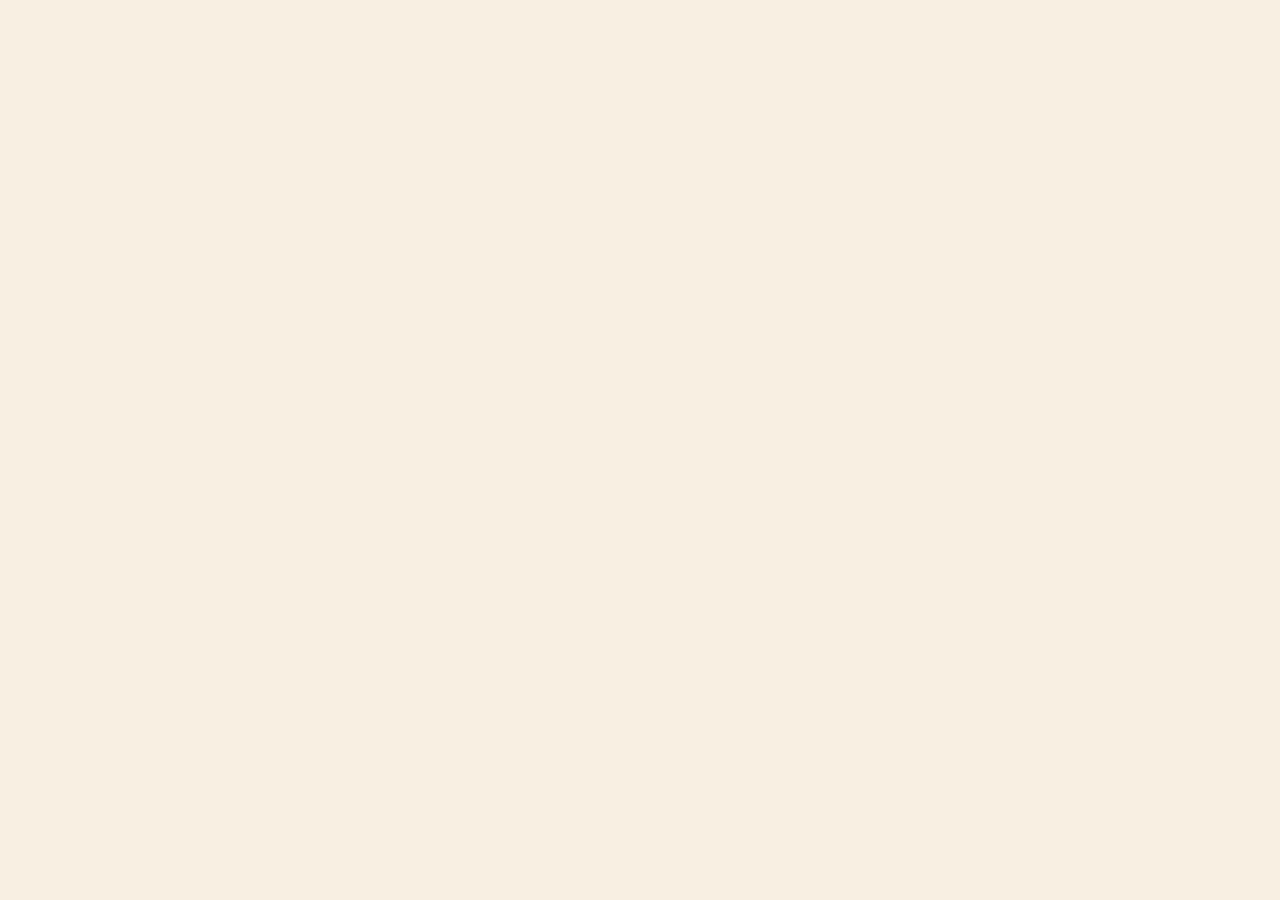
==== commit 018fb76b: "clean# Please enter the commit message for your changes. Lines starting" ====
--- a/index.html
+++ b/index.html
@@ -1,4 +1,4 @@
-<!DOCTYPE html><html lang="en"><head><meta charset="utf-8"><meta name="viewport" content="width=device-width, initial-scale=1"><link rel="preload" as="image" href="https://www.desiknit.com/pullspry2y.png"><link rel="preload" as="image" href="https://www.desiknit.com/base.png"><link rel="preload" as="image" href="https://www.desiknit.com/coeur.png"><link rel="preload" as="image" href="https://www.desiknit.com/3a223e2f-e6a6-42e1-8e61-f96dce5ef1c5.png"><link rel="preload" as="image" href="https://www.desiknit.com/swap.png"><link rel="preload" as="image" href="https://www.desiknit.com/motif.png"><link rel="preload" as="image" href="https://www.desiknit.com/Instructions.png"><link rel="preload" as="image" href="images/henry-wNBZG_Tc.jpg"><link rel="stylesheet" href="css/styles-DPJXZZEX.css" data-precedence="default"><link rel="stylesheet" href="https://fonts.googleapis.com/css2?family=Fraunces:ital,opsz,wght@0,9..144,400;0,9..144,600;0,9..144,800;1,9..144,400&family=Caprasimo&family=JetBrains+Mono:wght@400;600&display=swap" data-precedence="default"><title>Yarn 2 Yarn — Any pattern, any yarn, instantly</title><meta name="author" content="Desiknit"><meta property="og:type" content="website"><meta name="twitter:card" content="summary_large_image"><meta name="description" content="Adapt written or graphical knitting patterns to the yarn and gauge you have. Row-by-row instructions, printable grid. One-time purchase."><meta property="og:title" content="Yarn 2 Yarn — Any pattern, any yarn"><meta property="og:description" content="Convert · Adapt · Knit. A joyful desktop tool by Desiknit."><meta property="og:image" content="images/pullspry2y.png"><meta name="twitter:image" content="https://www.desiknit.com/pullspry2y.png"><link rel="icon" href="images/favicon.ico" type="image/x-icon"><link rel="preconnect" href="https://fonts.googleapis.com"><link rel="preconnect" href="https://fonts.gstatic.com" crossorigin="anonymous">
+<!DOCTYPE html><html lang="en"><head><meta charset="utf-8"><meta name="viewport" content="width=device-width, initial-scale=1"><link rel="preload" as="image" href="https://www.desiknit.com/pullspry2y.png"><link rel="preload" as="image" href="https://www.desiknit.com/base.png"><link rel="preload" as="image" href="https://www.desiknit.com/coeur.png"><link rel="preload" as="image" href="https://www.desiknit.com/3a223e2f-e6a6-42e1-8e61-f96dce5ef1c5.png"><link rel="preload" as="image" href="https://www.desiknit.com/swap.png"><link rel="preload" as="image" href="https://www.desiknit.com/motif.png"><link rel="preload" as="image" href="https://www.desiknit.com/Instructions.png"><link rel="preload" as="image" href="/assets/henry-wNBZG_Tc.jpg"><link rel="stylesheet" href="css/styles-DPJXZZEX.css" data-precedence="default"><link rel="stylesheet" href="https://fonts.googleapis.com/css2?family=Fraunces:ital,opsz,wght@0,9..144,400;0,9..144,600;0,9..144,800;1,9..144,400&family=Caprasimo&family=JetBrains+Mono:wght@400;600&display=swap" data-precedence="default"><title>Yarn 2 Yarn — Any pattern, any yarn, instantly</title><meta name="author" content="Desiknit"><meta property="og:type" content="website"><meta name="twitter:card" content="summary_large_image"><meta name="description" content="Adapt written or graphical knitting patterns to the yarn and gauge you have. Row-by-row instructions, printable grid. One-time purchase."><meta property="og:title" content="Yarn 2 Yarn — Any pattern, any yarn"><meta property="og:description" content="Convert · Adapt · Knit. A joyful desktop tool by Desiknit."><meta property="og:image" content="images/pullspry2y.png"><meta name="twitter:image" content="https://www.desiknit.com/pullspry2y.png"><link rel="modulepreload" href="/assets/index-Cd15-F9J.js"><link rel="modulepreload" href="/assets/routes-MGOL7myv.js"><link rel="modulepreload" href="/assets/site-chrome-DdTQAI3-.js"><link rel="modulepreload" href="/assets/sparkles-CQcFg2lq.js"><link rel="modulepreload" href="/assets/henry-IhUyClvm.js"><link rel="icon" href="images/favicon.ico" type="image/x-icon"><link rel="preconnect" href="https://fonts.googleapis.com"><link rel="preconnect" href="https://fonts.gstatic.com" crossorigin="anonymous">
 <style>
 	@font-face {
 		font-family: 'CameraPlainVariable';
@@ -167,20 +167,6 @@
 		}
 	}
 </style>
-<script>
-  window.addEventListener('error', function (event) {
-    if (event && event.message && event.message.indexOf('analytics') >= 0) {
-      event.preventDefault();
-    }
-  });
-  window.addEventListener('unhandledrejection', function (event) {
-    if (event && event.reason && String(event.reason).indexOf('analytics') >= 0) {
-      event.preventDefault();
-    }
-  });
-  window.__flockDisabled = true;
-  window.flock = { track: function () {}, identify: function () {}, page: function () {}, setUserId: function () {}, reset: function () {}, ready: function () { return Promise.resolve({ ok: true, simulated: true }); } };
-  window.Flock = window.flock;
-</script><meta name="twitter:title" content="Yarn 2 Yarn — Any pattern, any yarn"><meta name="twitter:description" content="Convert · Adapt · Knit. A joyful desktop tool by Desiknit."></head><body><!--$--><div class="min-h-screen bg-cream text-ink"><header class="sticky top-0 z-40 border-b-2 border-ink bg-cream/90 backdrop-blur-md"><div class="mx-auto flex max-w-6xl items-center justify-between px-5 py-3"><a class="flex items-center gap-2 active" href="/" data-status="active" aria-current="page"><span class="inline-block h-3 w-3 rotate-45 bg-raspberry"></span><span class="font-display text-xl leading-none">Yarn<span class="text-raspberry">2</span>Yarn</span></a><nav class="hidden items-center gap-1 md:flex"><a class="rounded-full px-3 py-1.5 text-sm hover:bg-ink hover:text-cream transition bg-ink text-cream" href="./" data-status="active" aria-current="page">Home</a><a href="./calculator/" class="rounded-full px-3 py-1.5 text-sm hover:bg-ink hover:text-cream transition">Calculator</a><a href="./patterns/" class="rounded-full px-3 py-1.5 text-sm hover:bg-ink hover:text-cream transition">Patterns</a><a href="./process/" class="rounded-full px-3 py-1.5 text-sm hover:bg-ink hover:text-cream transition">Process</a><a href="./legal/" class="rounded-full px-3 py-1.5 text-sm hover:bg-ink hover:text-cream transition">Legal</a></nav><div class="flex items-center gap-2"><a href="https://yarn2yarn.lemonsqueezy.com/checkout/buy/22267c7e-5ff2-482f-9b16-f2206b3a0a4a?embed=1" class="hidden md:inline-flex items-center gap-1.5 rounded-full bg-raspberry px-4 py-2 text-sm font-medium text-cream shadow-[3px_3px_0_var(--ink)] transition hover:-translate-y-0.5">Buy €30 <svg xmlns="http://www.w3.org/2000/svg" width="24" height="24" viewBox="0 0 24 24" fill="none" stroke="currentColor" stroke-width="2" stroke-linecap="round" stroke-linejoin="round" class="lucide lucide-arrow-right h-3.5 w-3.5" aria-hidden="true"><path d="M5 12h14"></path><path d="m12 5 7 7-7 7"></path></svg></a><button aria-label="Menu" class="md:hidden rounded-full border-2 border-ink px-3 py-1.5 text-sm">Menu</button></div></div></header><main><section class="relative overflow-hidden"><div class="absolute inset-0 -z-10 opacity-40 [background-image:radial-gradient(var(--ink)_1px,transparent_1px)] [background-size:22px_22px]"></div><div class="mx-auto grid max-w-6xl gap-10 px-5 pt-14 pb-24 md:grid-cols-[1.05fr_1fr] md:gap-14 md:pt-24 md:pb-32 items-center"><div class="min-w-0"><div class="flex flex-wrap gap-2"><span class="sticker bg-mint">Convert</span><span class="sticker bg-butter -rotate-2">Adapt</span><span class="sticker bg-raspberry text-cream rotate-1">Knit</span></div><h1 class="mt-6 font-display text-[3.2rem] leading-[0.9] md:text-[5.5rem]">Any pattern.<br>Any yarn. <span class="inline-block -rotate-2 rounded-2xl bg-raspberry px-3 py-1 text-cream">Instantly.</span></h1><p class="mt-6 max-w-lg text-lg leading-relaxed text-ink/75">Yarn 2 Yarn recomputes stitch and row counts for the yarn you already have on hand. Draw or import a pattern, set your gauge, get clean row-by-row instructions and a printable grid.</p><div class="mt-8 flex flex-wrap items-center gap-3"><a href="https://yarn2yarn.lemonsqueezy.com/checkout/buy/22267c7e-5ff2-482f-9b16-f2206b3a0a4a?embed=1" class="group inline-flex items-center gap-2 rounded-full bg-ink px-6 py-3.5 text-sm font-medium text-cream shadow-[5px_5px_0_var(--raspberry)] transition hover:-translate-y-0.5 hover:shadow-[7px_7px_0_var(--raspberry)]">Buy once — €30<svg xmlns="http://www.w3.org/2000/svg" width="24" height="24" viewBox="0 0 24 24" fill="none" stroke="currentColor" stroke-width="2" stroke-linecap="round" stroke-linejoin="round" class="lucide lucide-arrow-right h-4 w-4 transition group-hover:translate-x-1" aria-hidden="true"><path d="M5 12h14"></path><path d="m12 5 7 7-7 7"></path></svg></a><a href="#download" class="inline-flex items-center gap-2 rounded-full border-2 border-ink px-6 py-3 text-sm font-medium hover:bg-butter transition"><svg xmlns="http://www.w3.org/2000/svg" width="24" height="24" viewBox="0 0 24 24" fill="none" stroke="currentColor" stroke-width="2" stroke-linecap="round" stroke-linejoin="round" class="lucide lucide-download h-4 w-4" aria-hidden="true"><path d="M12 15V3"></path><path d="M21 15v4a2 2 0 0 1-2 2H5a2 2 0 0 1-2-2v-4"></path><path d="m7 10 5 5 5-5"></path></svg> Downloads</a></div><p class="mt-4 font-mono-tag text-ink/60">One-time · Two computers · Share with a friend</p></div><div class="relative min-w-0"><div class="absolute -top-4 -left-4 hidden md:block sticker bg-butter rotate-[-8deg] z-10">Hand-drawn ♡</div><div class="absolute -bottom-4 -right-2 hidden md:block sticker bg-mint rotate-[6deg] z-10">by Charlotte Sjöstrand</div><div class="rounded-[2rem] border-2 border-ink bg-mint p-6 md:p-10 shadow-[8px_8px_0_var(--ink)]"><img src="images/pullspry2y.png" alt="Hand-drawn knitted garments" class="w-full h-auto"></div></div></div></section><section class="border-y-2 border-ink bg-butter"><div class="mx-auto grid max-w-6xl gap-10 px-5 py-14 md:grid-cols-3"><div><p class="font-mono-tag text-raspberry mb-3">Why it matters</p><h2 class="font-display text-4xl leading-tight">No math. No guessing. Just knit.</h2></div><p class="md:col-span-2 text-lg leading-relaxed text-ink/80">Keep the design you love and use the yarn you already own. Yarn 2 Yarn recomputes stitch and row counts for your gauge, and hands you clean, printable instructions ready to cast on.</p></div></section><section class="mx-auto max-w-6xl px-5 py-24"><div class="grid items-center gap-12 md:grid-cols-2"><div class="relative"><div class="absolute -inset-3 -z-10 rotate-1 rounded-[2rem] bg-coral"></div><div class="overflow-hidden rounded-[1.75rem] border-2 border-ink bg-ink shadow-[6px_6px_0_var(--ink)]"><img src="images/base.png" alt="Yarn 2 Yarn editor" class="w-full h-auto"></div></div><div class="min-w-0"><p class="font-mono-tag text-raspberry mb-4">The editor</p><h2 class="font-display text-5xl leading-tight">Draw. Import. Gauge. Export.</h2><p class="mt-5 leading-relaxed text-ink/75">A clean canvas built for makers. Sketch a garment shape or import a pattern, set your gauge, and Yarn 2 Yarn hands back row-by-row instructions and a printable grid.</p><div class="mt-6 flex flex-wrap gap-2"><span class="sticker">Grid snap</span><span class="sticker bg-mint">Control points</span><span class="sticker bg-butter">Row-by-row</span></div></div></div></section><section id="features" class="border-y-2 border-ink bg-ink text-cream"><div class="mx-auto max-w-6xl px-5 py-24"><div class="mb-14 max-w-2xl"><p class="font-mono-tag text-butter mb-4">Six good reasons</p><h2 class="font-display text-5xl leading-tight">Everything you need to swap yarns <em class="not-italic text-butter">without regret.</em></h2></div><div class="grid gap-4 sm:grid-cols-2 lg:grid-cols-3"><div class="bg-mint rounded-3xl border-2 border-cream p-7 text-ink transition hover:-translate-y-1 hover:rotate-[-0.5deg]"><svg xmlns="http://www.w3.org/2000/svg" width="24" height="24" viewBox="0 0 24 24" fill="none" stroke="currentColor" stroke-width="1.75" stroke-linecap="round" stroke-linejoin="round" class="lucide lucide-sparkles mb-5 h-7 w-7" aria-hidden="true"><path d="M11.017 2.814a1 1 0 0 1 1.966 0l1.051 5.558a2 2 0 0 0 1.594 1.594l5.558 1.051a1 1 0 0 1 0 1.966l-5.558 1.051a2 2 0 0 0-1.594 1.594l-1.051 5.558a1 1 0 0 1-1.966 0l-1.051-5.558a2 2 0 0 0-1.594-1.594l-5.558-1.051a1 1 0 0 1 0-1.966l5.558-1.051a2 2 0 0 0 1.594-1.594z"></path><path d="M20 2v4"></path><path d="M22 4h-4"></path><circle cx="4" cy="20" r="2"></circle></svg><h3 class="font-display text-2xl leading-tight">Automatic conversion</h3><p class="mt-2 text-sm leading-relaxed opacity-85">Enter original gauge and target yarn — new stitch and row counts, instantly.</p></div><div class="bg-butter rounded-3xl border-2 border-cream p-7 text-ink transition hover:-translate-y-1 hover:rotate-[-0.5deg]"><svg xmlns="http://www.w3.org/2000/svg" width="24" height="24" viewBox="0 0 24 24" fill="none" stroke="currentColor" stroke-width="1.75" stroke-linecap="round" stroke-linejoin="round" class="lucide lucide-printer mb-5 h-7 w-7" aria-hidden="true"><path d="M6 18H4a2 2 0 0 1-2-2v-5a2 2 0 0 1 2-2h16a2 2 0 0 1 2 2v5a2 2 0 0 1-2 2h-2"></path><path d="M6 9V3a1 1 0 0 1 1-1h10a1 1 0 0 1 1 1v6"></path><rect x="6" y="14" width="12" height="8" rx="1"></rect></svg><h3 class="font-display text-2xl leading-tight">Exportable instructions</h3><p class="mt-2 text-sm leading-relaxed opacity-85">Row-by-row text, printable grid, or graphical instructions.</p></div><div class="bg-coral text-cream rounded-3xl border-2 border-cream p-7 text-ink transition hover:-translate-y-1 hover:rotate-[-0.5deg]"><svg xmlns="http://www.w3.org/2000/svg" width="24" height="24" viewBox="0 0 24 24" fill="none" stroke="currentColor" stroke-width="1.75" stroke-linecap="round" stroke-linejoin="round" class="lucide lucide-share2 lucide-share-2 mb-5 h-7 w-7" aria-hidden="true"><circle cx="18" cy="5" r="3"></circle><circle cx="6" cy="12" r="3"></circle><circle cx="18" cy="19" r="3"></circle><line x1="8.59" x2="15.42" y1="13.51" y2="17.49"></line><line x1="15.41" x2="8.59" y1="6.51" y2="10.49"></line></svg><h3 class="font-display text-2xl leading-tight">Community sharing</h3><p class="mt-2 text-sm leading-relaxed opacity-85">Save patterns to share with friends and convert instantly for their yarn.</p></div><div class="bg-sky rounded-3xl border-2 border-cream p-7 text-ink transition hover:-translate-y-1 hover:rotate-[-0.5deg]"><svg xmlns="http://www.w3.org/2000/svg" width="24" height="24" viewBox="0 0 24 24" fill="none" stroke="currentColor" stroke-width="1.75" stroke-linecap="round" stroke-linejoin="round" class="lucide lucide-mouse-pointer2 lucide-mouse-pointer-2 mb-5 h-7 w-7" aria-hidden="true"><path d="M4.037 4.688a.495.495 0 0 1 .651-.651l16 6.5a.5.5 0 0 1-.063.947l-6.124 1.58a2 2 0 0 0-1.438 1.435l-1.579 6.126a.5.5 0 0 1-.947.063z"></path></svg><h3 class="font-display text-2xl leading-tight">Intuitive software</h3><p class="mt-2 text-sm leading-relaxed opacity-85">Visual editor with adjustable control points and grid snap.</p></div><div class="bg-raspberry text-cream rounded-3xl border-2 border-cream p-7 text-ink transition hover:-translate-y-1 hover:rotate-[-0.5deg]"><svg xmlns="http://www.w3.org/2000/svg" width="24" height="24" viewBox="0 0 24 24" fill="none" stroke="currentColor" stroke-width="1.75" stroke-linecap="round" stroke-linejoin="round" class="lucide lucide-languages mb-5 h-7 w-7" aria-hidden="true"><path d="m5 8 6 6"></path><path d="m4 14 6-6 2-3"></path><path d="M2 5h12"></path><path d="M7 2h1"></path><path d="m22 22-5-10-5 10"></path><path d="M14 18h6"></path></svg><h3 class="font-display text-2xl leading-tight">Seven languages</h3><p class="mt-2 text-sm leading-relaxed opacity-85">English, French, German, Hindi, Chinese, Portuguese, Russian.</p></div><div class="bg-cream rounded-3xl border-2 border-cream p-7 text-ink transition hover:-translate-y-1 hover:rotate-[-0.5deg]"><svg xmlns="http://www.w3.org/2000/svg" width="24" height="24" viewBox="0 0 24 24" fill="none" stroke="currentColor" stroke-width="1.75" stroke-linecap="round" stroke-linejoin="round" class="lucide lucide-palette mb-5 h-7 w-7" aria-hidden="true"><path d="M12 22a1 1 0 0 1 0-20 10 9 0 0 1 10 9 5 5 0 0 1-5 5h-2.25a1.75 1.75 0 0 0-1.4 2.8l.3.4a1.75 1.75 0 0 1-1.4 2.8z"></path><circle cx="13.5" cy="6.5" r=".5" fill="currentColor"></circle><circle cx="17.5" cy="10.5" r=".5" fill="currentColor"></circle><circle cx="6.5" cy="12.5" r=".5" fill="currentColor"></circle><circle cx="8.5" cy="7.5" r=".5" fill="currentColor"></circle></svg><h3 class="font-display text-2xl leading-tight">Design freedom</h3><p class="mt-2 text-sm leading-relaxed opacity-85">Draw the pattern you want, use the yarn you love, or invent a new motif.</p></div></div></div></section><section id="screenshots" class="mx-auto max-w-6xl px-5 py-24"><div class="mb-12 flex flex-wrap items-end justify-between gap-4"><div><p class="font-mono-tag text-raspberry mb-3">Screenshots</p><h2 class="font-display text-5xl leading-tight max-w-xl">A little tour of the app.</h2></div><span class="sticker bg-sky -rotate-2">click to zoom in your head</span></div><div class="grid gap-8 md:grid-cols-2"><figure class="group md:col-span-2 -rotate-1 transition hover:rotate-0"><div class="overflow-hidden rounded-2xl border-2 border-ink bg-mint shadow-[5px_5px_0_var(--ink)]"><img src="images/coeur.png" alt="Modern editor — clean controls." class="w-full h-auto transition duration-700 group-hover:scale-[1.03]"></div><figcaption class="mt-3 font-mono-tag text-ink/70">Modern editor — clean controls.</figcaption></figure><figure class="group  rotate-2 transition hover:rotate-0"><div class="overflow-hidden rounded-2xl border-2 border-ink bg-mint shadow-[5px_5px_0_var(--ink)]"><img src="images/3a223e2f-e6a6-42e1-8e61-f96dce5ef1c5.png" alt="The first (buggy!) prototype." class="w-full h-auto transition duration-700 group-hover:scale-[1.03]"></div><figcaption class="mt-3 font-mono-tag text-ink/70">The first (buggy!) prototype.</figcaption></figure><figure class="group  -rotate-2 transition hover:rotate-0"><div class="overflow-hidden rounded-2xl border-2 border-ink bg-mint shadow-[5px_5px_0_var(--ink)]"><img src="images/swap.png" alt="Use the wool you love." class="w-full h-auto transition duration-700 group-hover:scale-[1.03]"></div><figcaption class="mt-3 font-mono-tag text-ink/70">Use the wool you love.</figcaption></figure><figure class="group  rotate-1 transition hover:rotate-0"><div class="overflow-hidden rounded-2xl border-2 border-ink bg-mint shadow-[5px_5px_0_var(--ink)]"><img src="images/motif.png" alt="Invent your own motifs." class="w-full h-auto transition duration-700 group-hover:scale-[1.03]"></div><figcaption class="mt-3 font-mono-tag text-ink/70">Invent your own motifs.</figcaption></figure><figure class="group  -rotate-1 transition hover:rotate-0"><div class="overflow-hidden rounded-2xl border-2 border-ink bg-mint shadow-[5px_5px_0_var(--ink)]"><img src="images/Instructions.png" alt="Clear visual + textual instructions." class="w-full h-auto transition duration-700 group-hover:scale-[1.03]"></div><figcaption class="mt-3 font-mono-tag text-ink/70">Clear visual + textual instructions.</figcaption></figure></div></section><section id="story" class="border-y-2 border-ink bg-mint"><div class="mx-auto grid max-w-5xl gap-10 px-5 py-24 md:grid-cols-[auto_1fr] items-center"><div class="relative mx-auto md:mx-0"><div class="absolute -inset-2 rounded-full bg-raspberry -z-10 rotate-6"></div><img src="images/henry-wNBZG_Tc.jpg" alt="Henry, creator of Yarn 2 Yarn" class="h-44 w-44 rounded-full border-4 border-ink object-cover md:h-56 md:w-56"><span class="absolute -bottom-3 left-1/2 -translate-x-1/2 sticker bg-butter -rotate-3">c'est moi 👋</span></div><div><p class="font-mono-tag text-raspberry mb-3">A quick story</p><p class="font-display text-3xl leading-snug md:text-4xl">High school. A student watches his mother juggle patterns with <em class="not-italic text-raspberry">whatever wool</em> is at home. Years later — engineering school — he ships Yarn 2 Yarn.</p><a href="/process" class="mt-6 inline-flex items-center gap-2 rounded-full bg-ink px-5 py-3 text-sm text-cream shadow-[4px_4px_0_var(--raspberry)] transition hover:-translate-y-0.5">Follow my process <svg xmlns="http://www.w3.org/2000/svg" width="24" height="24" viewBox="0 0 24 24" fill="none" stroke="currentColor" stroke-width="2" stroke-linecap="round" stroke-linejoin="round" class="lucide lucide-arrow-right h-4 w-4" aria-hidden="true"><path d="M5 12h14"></path><path d="m12 5 7 7-7 7"></path></svg></a></div></div></section><section class="mx-auto max-w-6xl px-5 py-24"><div class="grid gap-12 md:grid-cols-[1fr_2fr]"><div><p class="font-mono-tag text-raspberry mb-4">Who is this for?</p><h2 class="font-display text-4xl leading-tight">Made for makers.</h2></div><div class="grid gap-4 sm:grid-cols-2"><div class="bg-mint rounded-2xl border-2 border-ink p-6 shadow-[4px_4px_0_var(--ink)] transition hover:-translate-y-1"><p class="font-display text-2xl">Hobby knitters</p></div><div class="bg-butter rounded-2xl border-2 border-ink p-6 shadow-[4px_4px_0_var(--ink)] transition hover:-translate-y-1"><p class="font-display text-2xl">Small designers</p></div><div class="bg-sky rounded-2xl border-2 border-ink p-6 shadow-[4px_4px_0_var(--ink)] transition hover:-translate-y-1"><p class="font-display text-2xl">Yarn shops</p></div><div class="bg-coral text-cream rounded-2xl border-2 border-ink p-6 shadow-[4px_4px_0_var(--ink)] transition hover:-translate-y-1"><p class="font-display text-2xl">Community knitting groups</p></div></div></div></section><section id="download" class="mx-auto max-w-6xl px-5 pb-24"><div class="relative overflow-hidden rounded-[2rem] border-2 border-ink bg-raspberry p-8 text-cream shadow-[8px_8px_0_var(--ink)] md:p-14"><div class="absolute inset-0 opacity-20 [background:radial-gradient(circle_at_20%_20%,#fff_1.5px,transparent_1.5px)] [background-size:22px_22px]"></div><div class="relative grid gap-10 md:grid-cols-[1.2fr_1fr] items-center"><div><p class="font-mono-tag text-cream/70 mb-4">Buy once, forever</p><h2 class="font-display text-5xl leading-tight">€30. Two computers. One lifetime.</h2><p class="mt-4 max-w-md text-cream/85">One for you, one for a friend. Share patterns freely.</p></div><div class="flex flex-col gap-3"><a href="https://yarn2yarn.lemonsqueezy.com/checkout/buy/22267c7e-5ff2-482f-9b16-f2206b3a0a4a?embed=1" class="inline-flex items-center justify-between rounded-full bg-cream px-6 py-4 font-medium text-ink hover:bg-butter transition">Buy for €30 <svg xmlns="http://www.w3.org/2000/svg" width="24" height="24" viewBox="0 0 24 24" fill="none" stroke="currentColor" stroke-width="2" stroke-linecap="round" stroke-linejoin="round" class="lucide lucide-arrow-right h-4 w-4" aria-hidden="true"><path d="M5 12h14"></path><path d="m12 5 7 7-7 7"></path></svg></a><a href="https://www.desiknit.com/download.html" class="inline-flex items-center justify-between rounded-full border-2 border-cream/60 px-6 py-4 font-medium hover:bg-cream/10 transition"><span class="inline-flex items-center gap-2"><svg xmlns="http://www.w3.org/2000/svg" width="24" height="24" viewBox="0 0 24 24" fill="none" stroke="currentColor" stroke-width="2" stroke-linecap="round" stroke-linejoin="round" class="lucide lucide-monitor h-4 w-4" aria-hidden="true"><rect width="20" height="14" x="2" y="3" rx="2"></rect><line x1="8" x2="16" y1="21" y2="21"></line><line x1="12" x2="12" y1="17" y2="21"></line></svg> Windows</span><svg xmlns="http://www.w3.org/2000/svg" width="24" height="24" viewBox="0 0 24 24" fill="none" stroke="currentColor" stroke-width="2" stroke-linecap="round" stroke-linejoin="round" class="lucide lucide-download h-4 w-4" aria-hidden="true"><path d="M12 15V3"></path><path d="M21 15v4a2 2 0 0 1-2 2H5a2 2 0 0 1-2-2v-4"></path><path d="m7 10 5 5 5-5"></path></svg></a><a href="https://github.com/rh-henry/yarn2yarn/releases/latest/download/Yarn2Yarn2.0.1.dmg" class="inline-flex items-center justify-between rounded-full border-2 border-cream/60 px-6 py-4 font-medium hover:bg-cream/10 transition"><span class="inline-flex items-center gap-2"><svg xmlns="http://www.w3.org/2000/svg" width="24" height="24" viewBox="0 0 24 24" fill="none" stroke="currentColor" stroke-width="2" stroke-linecap="round" stroke-linejoin="round" class="lucide lucide-apple h-4 w-4" aria-hidden="true"><path d="M12 6.528V3a1 1 0 0 1 1-1h0"></path><path d="M18.237 21A15 15 0 0 0 22 11a6 6 0 0 0-10-4.472A6 6 0 0 0 2 11a15.1 15.1 0 0 0 3.763 10 3 3 0 0 0 3.648.648 5.5 5.5 0 0 1 5.178 0A3 3 0 0 0 18.237 21"></path></svg> Mac (Apple Silicon)</span><svg xmlns="http://www.w3.org/2000/svg" width="24" height="24" viewBox="0 0 24 24" fill="none" stroke="currentColor" stroke-width="2" stroke-linecap="round" stroke-linejoin="round" class="lucide lucide-download h-4 w-4" aria-hidden="true"><path d="M12 15V3"></path><path d="M21 15v4a2 2 0 0 1-2 2H5a2 2 0 0 1-2-2v-4"></path><path d="m7 10 5 5 5-5"></path></svg></a></div></div></div></section><section class="mx-auto max-w-6xl px-5 pb-24 grid gap-8 md:grid-cols-2"><div class="rounded-3xl border-2 border-ink bg-cream p-8 shadow-[5px_5px_0_var(--ink)]"><p class="font-mono-tag text-raspberry mb-4">Minimum requirements</p><ul class="space-y-3 text-ink/80"><li><strong class="text-ink">macOS:</strong> Apple Silicon (M1 or newer)</li><li><strong class="text-ink">Windows:</strong> Windows 8 or newer</li><li><strong class="text-ink">Memory:</strong> 8 GB RAM minimum</li><li class="text-sm italic">Created and tested on a Mac mini M4 and a Windows 11 PC with 8 GB RAM.</li></ul></div><div class="flex flex-col justify-between rounded-3xl border-2 border-ink bg-sky p-8 shadow-[5px_5px_0_var(--ink)]"><div><p class="font-mono-tag text-raspberry mb-4">Functionalities & interface</p><p class="font-display text-2xl leading-snug">A full printable walkthrough of every feature.</p></div><a href="https://www.desiknit.com/preview.pdf" class="mt-6 inline-flex items-center gap-2 self-start rounded-full bg-ink px-5 py-3 text-sm font-medium text-cream hover:bg-raspberry transition"><svg xmlns="http://www.w3.org/2000/svg" width="24" height="24" viewBox="0 0 24 24" fill="none" stroke="currentColor" stroke-width="2" stroke-linecap="round" stroke-linejoin="round" class="lucide lucide-file-down h-4 w-4" aria-hidden="true"><path d="M6 22a2 2 0 0 1-2-2V4a2 2 0 0 1 2-2h8a2.4 2.4 0 0 1 1.704.706l3.588 3.588A2.4 2.4 0 0 1 20 8v12a2 2 0 0 1-2 2z"></path><path d="M14 2v5a1 1 0 0 0 1 1h5"></path><path d="M12 18v-6"></path><path d="m9 15 3 3 3-3"></path></svg> Download the PDF</a></div></section></main><footer class="mt-16 border-t-2 border-ink bg-ink text-cream"><div class="mx-auto grid max-w-6xl gap-10 px-5 py-14 md:grid-cols-4"><div class="md:col-span-2"><div class="flex items-center gap-2"><span class="inline-block h-3 w-3 rotate-45 bg-raspberry"></span><span class="font-display text-2xl">Yarn<span class="text-raspberry">2</span>Yarn</span></div><p class="mt-3 max-w-sm text-sm text-cream/70">Convert · Adapt · Knit. A one-time-purchase tool for makers who want to use the yarn they already love.</p><p class="mt-4 text-xs text-cream/50">Made by <span class="text-butter">Desiknit</span> · Some drawings by<!-- --> <a href="https://www.instagram.com/charlotte_sjostrand" class="underline hover:text-butter">Charlotte Sjöstrand</a></p></div><div><p class="font-mono-tag text-butter mb-3">Follow</p><ul class="space-y-2 text-sm"><li><a href="https://www.instagram.com/desiknit/" class="inline-flex items-center gap-2 hover:text-butter"><svg xmlns="http://www.w3.org/2000/svg" width="24" height="24" viewBox="0 0 24 24" fill="none" stroke="currentColor" stroke-width="2" stroke-linecap="round" stroke-linejoin="round" class="lucide lucide-instagram h-4 w-4" aria-hidden="true"><rect width="20" height="20" x="2" y="2" rx="5" ry="5"></rect><path d="M16 11.37A4 4 0 1 1 12.63 8 4 4 0 0 1 16 11.37z"></path><line x1="17.5" x2="17.51" y1="6.5" y2="6.5"></line></svg> @desiknit</a></li><li><a href="https://www.instagram.com/henry_tkr/" class="inline-flex items-center gap-2 hover:text-butter"><svg xmlns="http://www.w3.org/2000/svg" width="24" height="24" viewBox="0 0 24 24" fill="none" stroke="currentColor" stroke-width="2" stroke-linecap="round" stroke-linejoin="round" class="lucide lucide-instagram h-4 w-4" aria-hidden="true"><rect width="20" height="20" x="2" y="2" rx="5" ry="5"></rect><path d="M16 11.37A4 4 0 1 1 12.63 8 4 4 0 0 1 16 11.37z"></path><line x1="17.5" x2="17.51" y1="6.5" y2="6.5"></line></svg> @henry_tkr</a></li><li><a href="https://www.linkedin.com/in/henry-tancré-1b995a37a" class="inline-flex items-center gap-2 hover:text-butter"><svg xmlns="http://www.w3.org/2000/svg" width="24" height="24" viewBox="0 0 24 24" fill="none" stroke="currentColor" stroke-width="2" stroke-linecap="round" stroke-linejoin="round" class="lucide lucide-linkedin h-4 w-4" aria-hidden="true"><path d="M16 8a6 6 0 0 1 6 6v7h-4v-7a2 2 0 0 0-2-2 2 2 0 0 0-2 2v7h-4v-7a6 6 0 0 1 6-6z"></path><rect width="4" height="12" x="2" y="9"></rect><circle cx="4" cy="4" r="2"></circle></svg> Henry Tancré</a></li><li><a href="mailto:yarn2yarn.desiknit@gmail.com" class="inline-flex items-center gap-2 hover:text-butter"><svg xmlns="http://www.w3.org/2000/svg" width="24" height="24" viewBox="0 0 24 24" fill="none" stroke="currentColor" stroke-width="2" stroke-linecap="round" stroke-linejoin="round" class="lucide lucide-mail h-4 w-4" aria-hidden="true"><path d="m22 7-8.991 5.727a2 2 0 0 1-2.009 0L2 7"></path><rect x="2" y="4" width="20" height="16" rx="2"></rect></svg> yarn2yarn.desiknit@gmail.com</a></li></ul></div><div><p class="font-mono-tag text-butter mb-3">Explore</p><ul class="space-y-2 text-sm"><li><a href="/calculator" class="hover:text-butter">Skein calculator</a></li><li><a href="/patterns" class="hover:text-butter">Free patterns</a></li><li><a href="/process" class="hover:text-butter">Follow my process</a></li><li><a href="/legal" class="hover:text-butter">Legal & privacy</a></li></ul></div></div><div class="border-t border-cream/10"><div class="mx-auto flex max-w-6xl flex-wrap items-center justify-between gap-3 px-5 py-5 text-xs text-cream/50"><span>© <!-- -->2026<!-- --> Desiknit — All rights reserved.</span><span class="italic">Lifetime license · Two computers · €30 · Zero cookies 🍪🚫</span></div></div></footer></div><!--/$-->
+<meta name="twitter:title" content="Yarn 2 Yarn — Any pattern, any yarn"><meta name="twitter:description" content="Convert · Adapt · Knit. A joyful desktop tool by Desiknit."></head><body><!--$--><div class="min-h-screen bg-cream text-ink"><header class="sticky top-0 z-40 border-b-2 border-ink bg-cream/90 backdrop-blur-md"><div class="mx-auto flex max-w-6xl items-center justify-between px-5 py-3"><a class="flex items-center gap-2 active" href="/" data-status="active" aria-current="page"><span class="inline-block h-3 w-3 rotate-45 bg-raspberry"></span><span class="font-display text-xl leading-none">Yarn<span class="text-raspberry">2</span>Yarn</span></a><nav class="hidden items-center gap-1 md:flex"><a class="rounded-full px-3 py-1.5 text-sm hover:bg-ink hover:text-cream transition bg-ink text-cream" href="/" data-status="active" aria-current="page">Home</a><a href="/calculator" class="rounded-full px-3 py-1.5 text-sm hover:bg-ink hover:text-cream transition">Calculator</a><a href="/patterns" class="rounded-full px-3 py-1.5 text-sm hover:bg-ink hover:text-cream transition">Patterns</a><a href="/process" class="rounded-full px-3 py-1.5 text-sm hover:bg-ink hover:text-cream transition">Process</a><a href="/legal" class="rounded-full px-3 py-1.5 text-sm hover:bg-ink hover:text-cream transition">Legal</a></nav><div class="flex items-center gap-2"><a href="https://yarn2yarn.lemonsqueezy.com/checkout/buy/22267c7e-5ff2-482f-9b16-f2206b3a0a4a?embed=1" class="hidden md:inline-flex items-center gap-1.5 rounded-full bg-raspberry px-4 py-2 text-sm font-medium text-cream shadow-[3px_3px_0_var(--ink)] transition hover:-translate-y-0.5">Buy €30 <svg xmlns="http://www.w3.org/2000/svg" width="24" height="24" viewBox="0 0 24 24" fill="none" stroke="currentColor" stroke-width="2" stroke-linecap="round" stroke-linejoin="round" class="lucide lucide-arrow-right h-3.5 w-3.5" aria-hidden="true"><path d="M5 12h14"></path><path d="m12 5 7 7-7 7"></path></svg></a><button aria-label="Menu" class="md:hidden rounded-full border-2 border-ink px-3 py-1.5 text-sm">Menu</button></div></div></header><main><section class="relative overflow-hidden"><div class="absolute inset-0 -z-10 opacity-40 [background-image:radial-gradient(var(--ink)_1px,transparent_1px)] [background-size:22px_22px]"></div><div class="mx-auto grid max-w-6xl gap-10 px-5 pt-14 pb-24 md:grid-cols-[1.05fr_1fr] md:gap-14 md:pt-24 md:pb-32 items-center"><div class="min-w-0"><div class="flex flex-wrap gap-2"><span class="sticker bg-mint">Convert</span><span class="sticker bg-butter -rotate-2">Adapt</span><span class="sticker bg-raspberry text-cream rotate-1">Knit</span></div><h1 class="mt-6 font-display text-[3.2rem] leading-[0.9] md:text-[5.5rem]">Any pattern.<br>Any yarn. <span class="inline-block -rotate-2 rounded-2xl bg-raspberry px-3 py-1 text-cream">Instantly.</span></h1><p class="mt-6 max-w-lg text-lg leading-relaxed text-ink/75">Yarn 2 Yarn recomputes stitch and row counts for the yarn you already have on hand. Draw or import a pattern, set your gauge, get clean row-by-row instructions and a printable grid.</p><div class="mt-8 flex flex-wrap items-center gap-3"><a href="https://yarn2yarn.lemonsqueezy.com/checkout/buy/22267c7e-5ff2-482f-9b16-f2206b3a0a4a?embed=1" class="group inline-flex items-center gap-2 rounded-full bg-ink px-6 py-3.5 text-sm font-medium text-cream shadow-[5px_5px_0_var(--raspberry)] transition hover:-translate-y-0.5 hover:shadow-[7px_7px_0_var(--raspberry)]">Buy once — €30<svg xmlns="http://www.w3.org/2000/svg" width="24" height="24" viewBox="0 0 24 24" fill="none" stroke="currentColor" stroke-width="2" stroke-linecap="round" stroke-linejoin="round" class="lucide lucide-arrow-right h-4 w-4 transition group-hover:translate-x-1" aria-hidden="true"><path d="M5 12h14"></path><path d="m12 5 7 7-7 7"></path></svg></a><a href="#download" class="inline-flex items-center gap-2 rounded-full border-2 border-ink px-6 py-3 text-sm font-medium hover:bg-butter transition"><svg xmlns="http://www.w3.org/2000/svg" width="24" height="24" viewBox="0 0 24 24" fill="none" stroke="currentColor" stroke-width="2" stroke-linecap="round" stroke-linejoin="round" class="lucide lucide-download h-4 w-4" aria-hidden="true"><path d="M12 15V3"></path><path d="M21 15v4a2 2 0 0 1-2 2H5a2 2 0 0 1-2-2v-4"></path><path d="m7 10 5 5 5-5"></path></svg> Downloads</a></div><p class="mt-4 font-mono-tag text-ink/60">One-time · Two computers · Share with a friend</p></div><div class="relative min-w-0"><div class="absolute -top-4 -left-4 hidden md:block sticker bg-butter rotate-[-8deg] z-10">Hand-drawn ♡</div><div class="absolute -bottom-4 -right-2 hidden md:block sticker bg-mint rotate-[6deg] z-10">by Charlotte Sjöstrand</div><div class="rounded-[2rem] border-2 border-ink bg-mint p-6 md:p-10 shadow-[8px_8px_0_var(--ink)]"><img src="images/pullspry2y.png" alt="Hand-drawn knitted garments" class="w-full h-auto"></div></div></div></section><section class="border-y-2 border-ink bg-butter"><div class="mx-auto grid max-w-6xl gap-10 px-5 py-14 md:grid-cols-3"><div><p class="font-mono-tag text-raspberry mb-3">Why it matters</p><h2 class="font-display text-4xl leading-tight">No math. No guessing. Just knit.</h2></div><p class="md:col-span-2 text-lg leading-relaxed text-ink/80">Keep the design you love and use the yarn you already own. Yarn 2 Yarn recomputes stitch and row counts for your gauge, and hands you clean, printable instructions ready to cast on.</p></div></section><section class="mx-auto max-w-6xl px-5 py-24"><div class="grid items-center gap-12 md:grid-cols-2"><div class="relative"><div class="absolute -inset-3 -z-10 rotate-1 rounded-[2rem] bg-coral"></div><div class="overflow-hidden rounded-[1.75rem] border-2 border-ink bg-ink shadow-[6px_6px_0_var(--ink)]"><img src="images/base.png" alt="Yarn 2 Yarn editor" class="w-full h-auto"></div></div><div class="min-w-0"><p class="font-mono-tag text-raspberry mb-4">The editor</p><h2 class="font-display text-5xl leading-tight">Draw. Import. Gauge. Export.</h2><p class="mt-5 leading-relaxed text-ink/75">A clean canvas built for makers. Sketch a garment shape or import a pattern, set your gauge, and Yarn 2 Yarn hands back row-by-row instructions and a printable grid.</p><div class="mt-6 flex flex-wrap gap-2"><span class="sticker">Grid snap</span><span class="sticker bg-mint">Control points</span><span class="sticker bg-butter">Row-by-row</span></div></div></div></section><section id="features" class="border-y-2 border-ink bg-ink text-cream"><div class="mx-auto max-w-6xl px-5 py-24"><div class="mb-14 max-w-2xl"><p class="font-mono-tag text-butter mb-4">Six good reasons</p><h2 class="font-display text-5xl leading-tight">Everything you need to swap yarns <em class="not-italic text-butter">without regret.</em></h2></div><div class="grid gap-4 sm:grid-cols-2 lg:grid-cols-3"><div class="bg-mint rounded-3xl border-2 border-cream p-7 text-ink transition hover:-translate-y-1 hover:rotate-[-0.5deg]"><svg xmlns="http://www.w3.org/2000/svg" width="24" height="24" viewBox="0 0 24 24" fill="none" stroke="currentColor" stroke-width="1.75" stroke-linecap="round" stroke-linejoin="round" class="lucide lucide-sparkles mb-5 h-7 w-7" aria-hidden="true"><path d="M11.017 2.814a1 1 0 0 1 1.966 0l1.051 5.558a2 2 0 0 0 1.594 1.594l5.558 1.051a1 1 0 0 1 0 1.966l-5.558 1.051a2 2 0 0 0-1.594 1.594l-1.051 5.558a1 1 0 0 1-1.966 0l-1.051-5.558a2 2 0 0 0-1.594-1.594l-5.558-1.051a1 1 0 0 1 0-1.966l5.558-1.051a2 2 0 0 0 1.594-1.594z"></path><path d="M20 2v4"></path><path d="M22 4h-4"></path><circle cx="4" cy="20" r="2"></circle></svg><h3 class="font-display text-2xl leading-tight">Automatic conversion</h3><p class="mt-2 text-sm leading-relaxed opacity-85">Enter original gauge and target yarn — new stitch and row counts, instantly.</p></div><div class="bg-butter rounded-3xl border-2 border-cream p-7 text-ink transition hover:-translate-y-1 hover:rotate-[-0.5deg]"><svg xmlns="http://www.w3.org/2000/svg" width="24" height="24" viewBox="0 0 24 24" fill="none" stroke="currentColor" stroke-width="1.75" stroke-linecap="round" stroke-linejoin="round" class="lucide lucide-printer mb-5 h-7 w-7" aria-hidden="true"><path d="M6 18H4a2 2 0 0 1-2-2v-5a2 2 0 0 1 2-2h16a2 2 0 0 1 2 2v5a2 2 0 0 1-2 2h-2"></path><path d="M6 9V3a1 1 0 0 1 1-1h10a1 1 0 0 1 1 1v6"></path><rect x="6" y="14" width="12" height="8" rx="1"></rect></svg><h3 class="font-display text-2xl leading-tight">Exportable instructions</h3><p class="mt-2 text-sm leading-relaxed opacity-85">Row-by-row text, printable grid, or graphical instructions.</p></div><div class="bg-coral text-cream rounded-3xl border-2 border-cream p-7 text-ink transition hover:-translate-y-1 hover:rotate-[-0.5deg]"><svg xmlns="http://www.w3.org/2000/svg" width="24" height="24" viewBox="0 0 24 24" fill="none" stroke="currentColor" stroke-width="1.75" stroke-linecap="round" stroke-linejoin="round" class="lucide lucide-share2 lucide-share-2 mb-5 h-7 w-7" aria-hidden="true"><circle cx="18" cy="5" r="3"></circle><circle cx="6" cy="12" r="3"></circle><circle cx="18" cy="19" r="3"></circle><line x1="8.59" x2="15.42" y1="13.51" y2="17.49"></line><line x1="15.41" x2="8.59" y1="6.51" y2="10.49"></line></svg><h3 class="font-display text-2xl leading-tight">Community sharing</h3><p class="mt-2 text-sm leading-relaxed opacity-85">Save patterns to share with friends and convert instantly for their yarn.</p></div><div class="bg-sky rounded-3xl border-2 border-cream p-7 text-ink transition hover:-translate-y-1 hover:rotate-[-0.5deg]"><svg xmlns="http://www.w3.org/2000/svg" width="24" height="24" viewBox="0 0 24 24" fill="none" stroke="currentColor" stroke-width="1.75" stroke-linecap="round" stroke-linejoin="round" class="lucide lucide-mouse-pointer2 lucide-mouse-pointer-2 mb-5 h-7 w-7" aria-hidden="true"><path d="M4.037 4.688a.495.495 0 0 1 .651-.651l16 6.5a.5.5 0 0 1-.063.947l-6.124 1.58a2 2 0 0 0-1.438 1.435l-1.579 6.126a.5.5 0 0 1-.947.063z"></path></svg><h3 class="font-display text-2xl leading-tight">Intuitive software</h3><p class="mt-2 text-sm leading-relaxed opacity-85">Visual editor with adjustable control points and grid snap.</p></div><div class="bg-raspberry text-cream rounded-3xl border-2 border-cream p-7 text-ink transition hover:-translate-y-1 hover:rotate-[-0.5deg]"><svg xmlns="http://www.w3.org/2000/svg" width="24" height="24" viewBox="0 0 24 24" fill="none" stroke="currentColor" stroke-width="1.75" stroke-linecap="round" stroke-linejoin="round" class="lucide lucide-languages mb-5 h-7 w-7" aria-hidden="true"><path d="m5 8 6 6"></path><path d="m4 14 6-6 2-3"></path><path d="M2 5h12"></path><path d="M7 2h1"></path><path d="m22 22-5-10-5 10"></path><path d="M14 18h6"></path></svg><h3 class="font-display text-2xl leading-tight">Seven languages</h3><p class="mt-2 text-sm leading-relaxed opacity-85">English, French, German, Hindi, Chinese, Portuguese, Russian.</p></div><div class="bg-cream rounded-3xl border-2 border-cream p-7 text-ink transition hover:-translate-y-1 hover:rotate-[-0.5deg]"><svg xmlns="http://www.w3.org/2000/svg" width="24" height="24" viewBox="0 0 24 24" fill="none" stroke="currentColor" stroke-width="1.75" stroke-linecap="round" stroke-linejoin="round" class="lucide lucide-palette mb-5 h-7 w-7" aria-hidden="true"><path d="M12 22a1 1 0 0 1 0-20 10 9 0 0 1 10 9 5 5 0 0 1-5 5h-2.25a1.75 1.75 0 0 0-1.4 2.8l.3.4a1.75 1.75 0 0 1-1.4 2.8z"></path><circle cx="13.5" cy="6.5" r=".5" fill="currentColor"></circle><circle cx="17.5" cy="10.5" r=".5" fill="currentColor"></circle><circle cx="6.5" cy="12.5" r=".5" fill="currentColor"></circle><circle cx="8.5" cy="7.5" r=".5" fill="currentColor"></circle></svg><h3 class="font-display text-2xl leading-tight">Design freedom</h3><p class="mt-2 text-sm leading-relaxed opacity-85">Draw the pattern you want, use the yarn you love, or invent a new motif.</p></div></div></div></section><section id="screenshots" class="mx-auto max-w-6xl px-5 py-24"><div class="mb-12 flex flex-wrap items-end justify-between gap-4"><div><p class="font-mono-tag text-raspberry mb-3">Screenshots</p><h2 class="font-display text-5xl leading-tight max-w-xl">A little tour of the app.</h2></div><span class="sticker bg-sky -rotate-2">click to zoom in your head</span></div><div class="grid gap-8 md:grid-cols-2"><figure class="group md:col-span-2 -rotate-1 transition hover:rotate-0"><div class="overflow-hidden rounded-2xl border-2 border-ink bg-mint shadow-[5px_5px_0_var(--ink)]"><img src="images/coeur.png" alt="Modern editor — clean controls." class="w-full h-auto transition duration-700 group-hover:scale-[1.03]"></div><figcaption class="mt-3 font-mono-tag text-ink/70">Modern editor — clean controls.</figcaption></figure><figure class="group  rotate-2 transition hover:rotate-0"><div class="overflow-hidden rounded-2xl border-2 border-ink bg-mint shadow-[5px_5px_0_var(--ink)]"><img src="images/3a223e2f-e6a6-42e1-8e61-f96dce5ef1c5.png" alt="The first (buggy!) prototype." class="w-full h-auto transition duration-700 group-hover:scale-[1.03]"></div><figcaption class="mt-3 font-mono-tag text-ink/70">The first (buggy!) prototype.</figcaption></figure><figure class="group  -rotate-2 transition hover:rotate-0"><div class="overflow-hidden rounded-2xl border-2 border-ink bg-mint shadow-[5px_5px_0_var(--ink)]"><img src="images/swap.png" alt="Use the wool you love." class="w-full h-auto transition duration-700 group-hover:scale-[1.03]"></div><figcaption class="mt-3 font-mono-tag text-ink/70">Use the wool you love.</figcaption></figure><figure class="group  rotate-1 transition hover:rotate-0"><div class="overflow-hidden rounded-2xl border-2 border-ink bg-mint shadow-[5px_5px_0_var(--ink)]"><img src="images/motif.png" alt="Invent your own motifs." class="w-full h-auto transition duration-700 group-hover:scale-[1.03]"></div><figcaption class="mt-3 font-mono-tag text-ink/70">Invent your own motifs.</figcaption></figure><figure class="group  -rotate-1 transition hover:rotate-0"><div class="overflow-hidden rounded-2xl border-2 border-ink bg-mint shadow-[5px_5px_0_var(--ink)]"><img src="images/Instructions.png" alt="Clear visual + textual instructions." class="w-full h-auto transition duration-700 group-hover:scale-[1.03]"></div><figcaption class="mt-3 font-mono-tag text-ink/70">Clear visual + textual instructions.</figcaption></figure></div></section><section id="story" class="border-y-2 border-ink bg-mint"><div class="mx-auto grid max-w-5xl gap-10 px-5 py-24 md:grid-cols-[auto_1fr] items-center"><div class="relative mx-auto md:mx-0"><div class="absolute -inset-2 rounded-full bg-raspberry -z-10 rotate-6"></div><img src="images/henry-wNBZG_Tc.jpg" alt="Henry, creator of Yarn 2 Yarn" class="h-44 w-44 rounded-full border-4 border-ink object-cover md:h-56 md:w-56"><span class="absolute -bottom-3 left-1/2 -translate-x-1/2 sticker bg-butter -rotate-3">c'est moi 👋</span></div><div><p class="font-mono-tag text-raspberry mb-3">A quick story</p><p class="font-display text-3xl leading-snug md:text-4xl">High school. A student watches his mother juggle patterns with <em class="not-italic text-raspberry">whatever wool</em> is at home. Years later — engineering school — he ships Yarn 2 Yarn.</p><a href="/process" class="mt-6 inline-flex items-center gap-2 rounded-full bg-ink px-5 py-3 text-sm text-cream shadow-[4px_4px_0_var(--raspberry)] transition hover:-translate-y-0.5">Follow my process <svg xmlns="http://www.w3.org/2000/svg" width="24" height="24" viewBox="0 0 24 24" fill="none" stroke="currentColor" stroke-width="2" stroke-linecap="round" stroke-linejoin="round" class="lucide lucide-arrow-right h-4 w-4" aria-hidden="true"><path d="M5 12h14"></path><path d="m12 5 7 7-7 7"></path></svg></a></div></div></section><section class="mx-auto max-w-6xl px-5 py-24"><div class="grid gap-12 md:grid-cols-[1fr_2fr]"><div><p class="font-mono-tag text-raspberry mb-4">Who is this for?</p><h2 class="font-display text-4xl leading-tight">Made for makers.</h2></div><div class="grid gap-4 sm:grid-cols-2"><div class="bg-mint rounded-2xl border-2 border-ink p-6 shadow-[4px_4px_0_var(--ink)] transition hover:-translate-y-1"><p class="font-display text-2xl">Hobby knitters</p></div><div class="bg-butter rounded-2xl border-2 border-ink p-6 shadow-[4px_4px_0_var(--ink)] transition hover:-translate-y-1"><p class="font-display text-2xl">Small designers</p></div><div class="bg-sky rounded-2xl border-2 border-ink p-6 shadow-[4px_4px_0_var(--ink)] transition hover:-translate-y-1"><p class="font-display text-2xl">Yarn shops</p></div><div class="bg-coral text-cream rounded-2xl border-2 border-ink p-6 shadow-[4px_4px_0_var(--ink)] transition hover:-translate-y-1"><p class="font-display text-2xl">Community knitting groups</p></div></div></div></section><section id="download" class="mx-auto max-w-6xl px-5 pb-24"><div class="relative overflow-hidden rounded-[2rem] border-2 border-ink bg-raspberry p-8 text-cream shadow-[8px_8px_0_var(--ink)] md:p-14"><div class="absolute inset-0 opacity-20 [background:radial-gradient(circle_at_20%_20%,#fff_1.5px,transparent_1.5px)] [background-size:22px_22px]"></div><div class="relative grid gap-10 md:grid-cols-[1.2fr_1fr] items-center"><div><p class="font-mono-tag text-cream/70 mb-4">Buy once, forever</p><h2 class="font-display text-5xl leading-tight">€30. Two computers. One lifetime.</h2><p class="mt-4 max-w-md text-cream/85">One for you, one for a friend. Share patterns freely.</p></div><div class="flex flex-col gap-3"><a href="https://yarn2yarn.lemonsqueezy.com/checkout/buy/22267c7e-5ff2-482f-9b16-f2206b3a0a4a?embed=1" class="inline-flex items-center justify-between rounded-full bg-cream px-6 py-4 font-medium text-ink hover:bg-butter transition">Buy for €30 <svg xmlns="http://www.w3.org/2000/svg" width="24" height="24" viewBox="0 0 24 24" fill="none" stroke="currentColor" stroke-width="2" stroke-linecap="round" stroke-linejoin="round" class="lucide lucide-arrow-right h-4 w-4" aria-hidden="true"><path d="M5 12h14"></path><path d="m12 5 7 7-7 7"></path></svg></a><a href="https://www.desiknit.com/download.html" class="inline-flex items-center justify-between rounded-full border-2 border-cream/60 px-6 py-4 font-medium hover:bg-cream/10 transition"><span class="inline-flex items-center gap-2"><svg xmlns="http://www.w3.org/2000/svg" width="24" height="24" viewBox="0 0 24 24" fill="none" stroke="currentColor" stroke-width="2" stroke-linecap="round" stroke-linejoin="round" class="lucide lucide-monitor h-4 w-4" aria-hidden="true"><rect width="20" height="14" x="2" y="3" rx="2"></rect><line x1="8" x2="16" y1="21" y2="21"></line><line x1="12" x2="12" y1="17" y2="21"></line></svg> Windows</span><svg xmlns="http://www.w3.org/2000/svg" width="24" height="24" viewBox="0 0 24 24" fill="none" stroke="currentColor" stroke-width="2" stroke-linecap="round" stroke-linejoin="round" class="lucide lucide-download h-4 w-4" aria-hidden="true"><path d="M12 15V3"></path><path d="M21 15v4a2 2 0 0 1-2 2H5a2 2 0 0 1-2-2v-4"></path><path d="m7 10 5 5 5-5"></path></svg></a><a href="https://github.com/rh-henry/yarn2yarn/releases/latest/download/Yarn2Yarn2.0.1.dmg" class="inline-flex items-center justify-between rounded-full border-2 border-cream/60 px-6 py-4 font-medium hover:bg-cream/10 transition"><span class="inline-flex items-center gap-2"><svg xmlns="http://www.w3.org/2000/svg" width="24" height="24" viewBox="0 0 24 24" fill="none" stroke="currentColor" stroke-width="2" stroke-linecap="round" stroke-linejoin="round" class="lucide lucide-apple h-4 w-4" aria-hidden="true"><path d="M12 6.528V3a1 1 0 0 1 1-1h0"></path><path d="M18.237 21A15 15 0 0 0 22 11a6 6 0 0 0-10-4.472A6 6 0 0 0 2 11a15.1 15.1 0 0 0 3.763 10 3 3 0 0 0 3.648.648 5.5 5.5 0 0 1 5.178 0A3 3 0 0 0 18.237 21"></path></svg> Mac (Apple Silicon)</span><svg xmlns="http://www.w3.org/2000/svg" width="24" height="24" viewBox="0 0 24 24" fill="none" stroke="currentColor" stroke-width="2" stroke-linecap="round" stroke-linejoin="round" class="lucide lucide-download h-4 w-4" aria-hidden="true"><path d="M12 15V3"></path><path d="M21 15v4a2 2 0 0 1-2 2H5a2 2 0 0 1-2-2v-4"></path><path d="m7 10 5 5 5-5"></path></svg></a></div></div></div></section><section class="mx-auto max-w-6xl px-5 pb-24 grid gap-8 md:grid-cols-2"><div class="rounded-3xl border-2 border-ink bg-cream p-8 shadow-[5px_5px_0_var(--ink)]"><p class="font-mono-tag text-raspberry mb-4">Minimum requirements</p><ul class="space-y-3 text-ink/80"><li><strong class="text-ink">macOS:</strong> Apple Silicon (M1 or newer)</li><li><strong class="text-ink">Windows:</strong> Windows 8 or newer</li><li><strong class="text-ink">Memory:</strong> 8 GB RAM minimum</li><li class="text-sm italic">Created and tested on a Mac mini M4 and a Windows 11 PC with 8 GB RAM.</li></ul></div><div class="flex flex-col justify-between rounded-3xl border-2 border-ink bg-sky p-8 shadow-[5px_5px_0_var(--ink)]"><div><p class="font-mono-tag text-raspberry mb-4">Functionalities & interface</p><p class="font-display text-2xl leading-snug">A full printable walkthrough of every feature.</p></div><a href="https://www.desiknit.com/preview.pdf" class="mt-6 inline-flex items-center gap-2 self-start rounded-full bg-ink px-5 py-3 text-sm font-medium text-cream hover:bg-raspberry transition"><svg xmlns="http://www.w3.org/2000/svg" width="24" height="24" viewBox="0 0 24 24" fill="none" stroke="currentColor" stroke-width="2" stroke-linecap="round" stroke-linejoin="round" class="lucide lucide-file-down h-4 w-4" aria-hidden="true"><path d="M6 22a2 2 0 0 1-2-2V4a2 2 0 0 1 2-2h8a2.4 2.4 0 0 1 1.704.706l3.588 3.588A2.4 2.4 0 0 1 20 8v12a2 2 0 0 1-2 2z"></path><path d="M14 2v5a1 1 0 0 0 1 1h5"></path><path d="M12 18v-6"></path><path d="m9 15 3 3 3-3"></path></svg> Download the PDF</a></div></section></main><footer class="mt-16 border-t-2 border-ink bg-ink text-cream"><div class="mx-auto grid max-w-6xl gap-10 px-5 py-14 md:grid-cols-4"><div class="md:col-span-2"><div class="flex items-center gap-2"><span class="inline-block h-3 w-3 rotate-45 bg-raspberry"></span><span class="font-display text-2xl">Yarn<span class="text-raspberry">2</span>Yarn</span></div><p class="mt-3 max-w-sm text-sm text-cream/70">Convert · Adapt · Knit. A one-time-purchase tool for makers who want to use the yarn they already love.</p><p class="mt-4 text-xs text-cream/50">Made by <span class="text-butter">Desiknit</span> · Some drawings by<!-- --> <a href="https://www.instagram.com/charlotte_sjostrand" class="underline hover:text-butter">Charlotte Sjöstrand</a></p></div><div><p class="font-mono-tag text-butter mb-3">Follow</p><ul class="space-y-2 text-sm"><li><a href="https://www.instagram.com/desiknit/" class="inline-flex items-center gap-2 hover:text-butter"><svg xmlns="http://www.w3.org/2000/svg" width="24" height="24" viewBox="0 0 24 24" fill="none" stroke="currentColor" stroke-width="2" stroke-linecap="round" stroke-linejoin="round" class="lucide lucide-instagram h-4 w-4" aria-hidden="true"><rect width="20" height="20" x="2" y="2" rx="5" ry="5"></rect><path d="M16 11.37A4 4 0 1 1 12.63 8 4 4 0 0 1 16 11.37z"></path><line x1="17.5" x2="17.51" y1="6.5" y2="6.5"></line></svg> @desiknit</a></li><li><a href="https://www.instagram.com/henry_tkr/" class="inline-flex items-center gap-2 hover:text-butter"><svg xmlns="http://www.w3.org/2000/svg" width="24" height="24" viewBox="0 0 24 24" fill="none" stroke="currentColor" stroke-width="2" stroke-linecap="round" stroke-linejoin="round" class="lucide lucide-instagram h-4 w-4" aria-hidden="true"><rect width="20" height="20" x="2" y="2" rx="5" ry="5"></rect><path d="M16 11.37A4 4 0 1 1 12.63 8 4 4 0 0 1 16 11.37z"></path><line x1="17.5" x2="17.51" y1="6.5" y2="6.5"></line></svg> @henry_tkr</a></li><li><a href="https://www.linkedin.com/in/henry-tancré-1b995a37a" class="inline-flex items-center gap-2 hover:text-butter"><svg xmlns="http://www.w3.org/2000/svg" width="24" height="24" viewBox="0 0 24 24" fill="none" stroke="currentColor" stroke-width="2" stroke-linecap="round" stroke-linejoin="round" class="lucide lucide-linkedin h-4 w-4" aria-hidden="true"><path d="M16 8a6 6 0 0 1 6 6v7h-4v-7a2 2 0 0 0-2-2 2 2 0 0 0-2 2v7h-4v-7a6 6 0 0 1 6-6z"></path><rect width="4" height="12" x="2" y="9"></rect><circle cx="4" cy="4" r="2"></circle></svg> Henry Tancré</a></li><li><a href="mailto:yarn2yarn.desiknit@gmail.com" class="inline-flex items-center gap-2 hover:text-butter"><svg xmlns="http://www.w3.org/2000/svg" width="24" height="24" viewBox="0 0 24 24" fill="none" stroke="currentColor" stroke-width="2" stroke-linecap="round" stroke-linejoin="round" class="lucide lucide-mail h-4 w-4" aria-hidden="true"><path d="m22 7-8.991 5.727a2 2 0 0 1-2.009 0L2 7"></path><rect x="2" y="4" width="20" height="16" rx="2"></rect></svg> yarn2yarn.desiknit@gmail.com</a></li></ul></div><div><p class="font-mono-tag text-butter mb-3">Explore</p><ul class="space-y-2 text-sm"><li><a href="/calculator" class="hover:text-butter">Skein calculator</a></li><li><a href="/patterns" class="hover:text-butter">Free patterns</a></li><li><a href="/process" class="hover:text-butter">Follow my process</a></li><li><a href="/legal" class="hover:text-butter">Legal & privacy</a></li></ul></div></div><div class="border-t border-cream/10"><div class="mx-auto flex max-w-6xl flex-wrap items-center justify-between gap-3 px-5 py-5 text-xs text-cream/50"><span>© <!-- -->2026<!-- --> Desiknit — All rights reserved.</span><span class="italic">Lifetime license · Two computers · €30 · Zero cookies 🍪🚫</span></div></div></footer></div><!--/$--><script type="module" async="" src="js/index-Cd15-F9J.js"></script>
 
-<!-- Static fallback mode: the client bundle is disabled in this workspace because its chunk assets are unavailable, so the existing HTML shell remains visible. --></body></html>+</body></html>
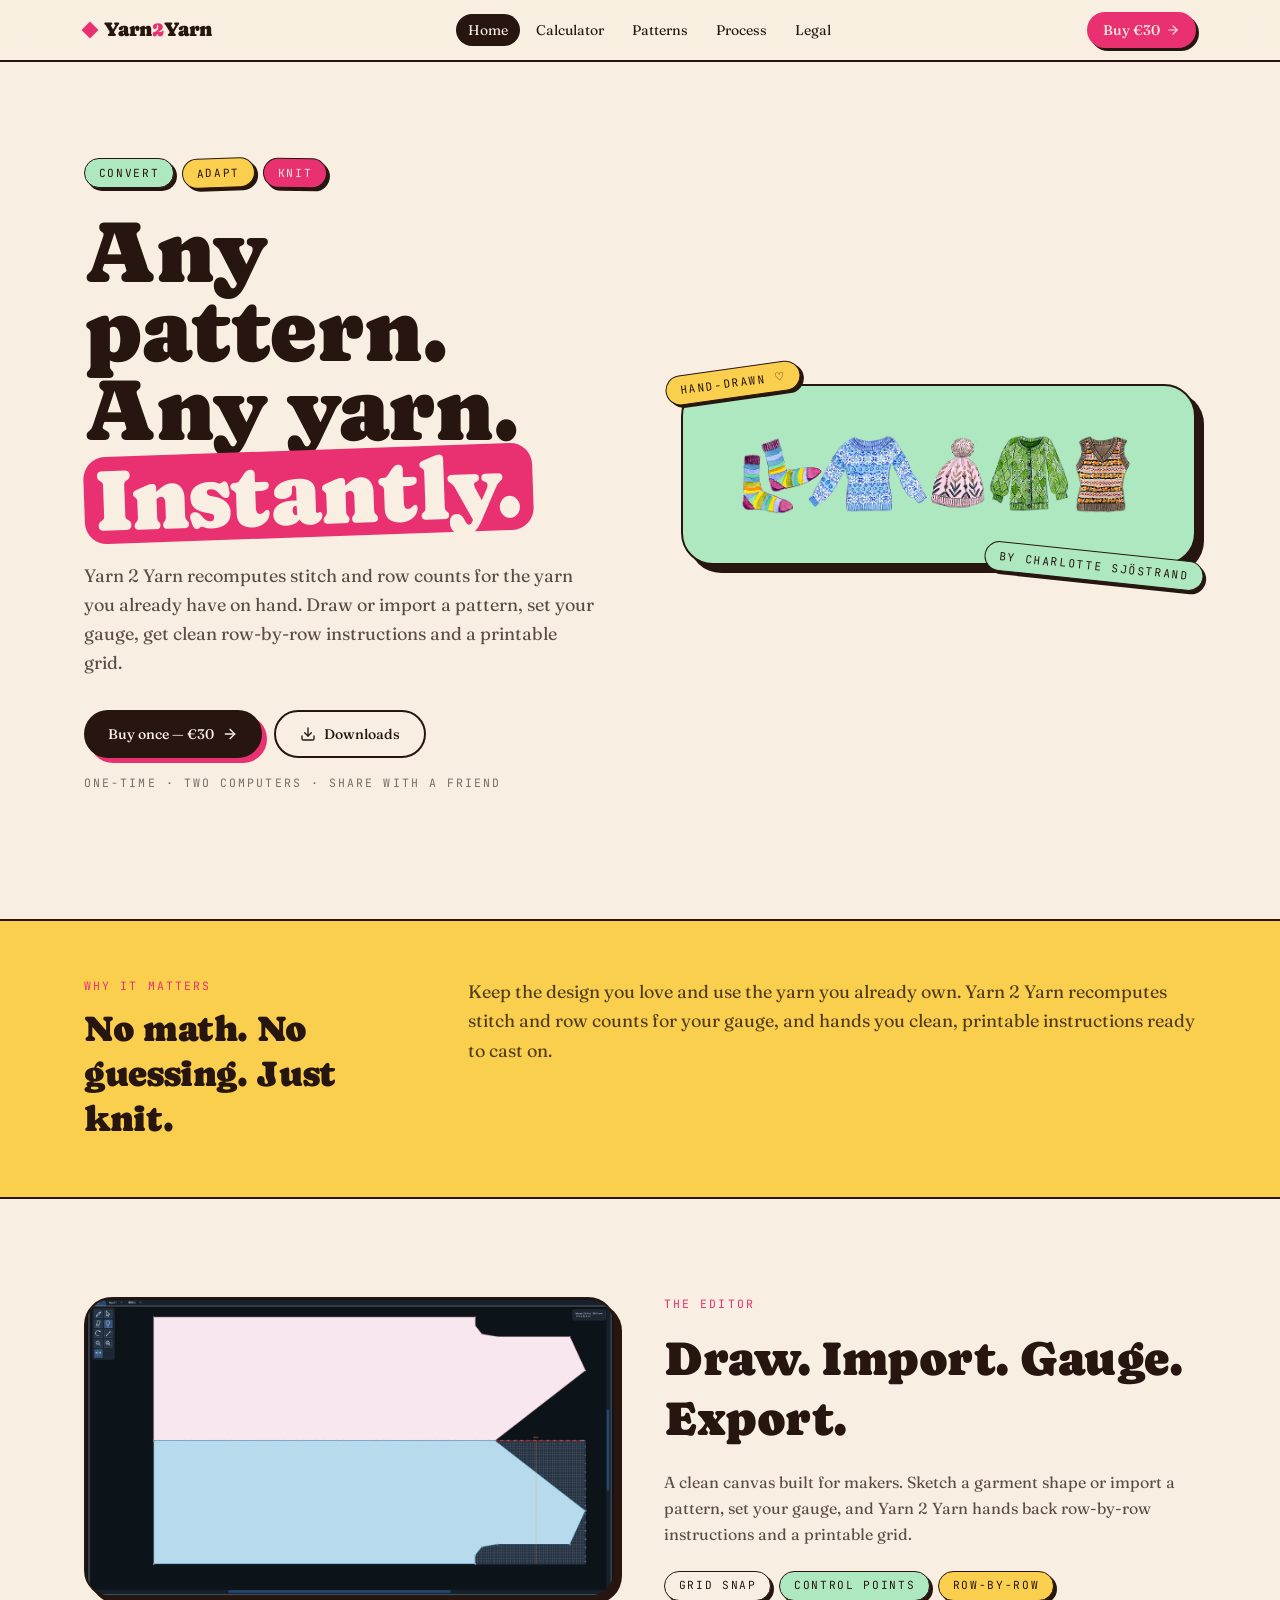
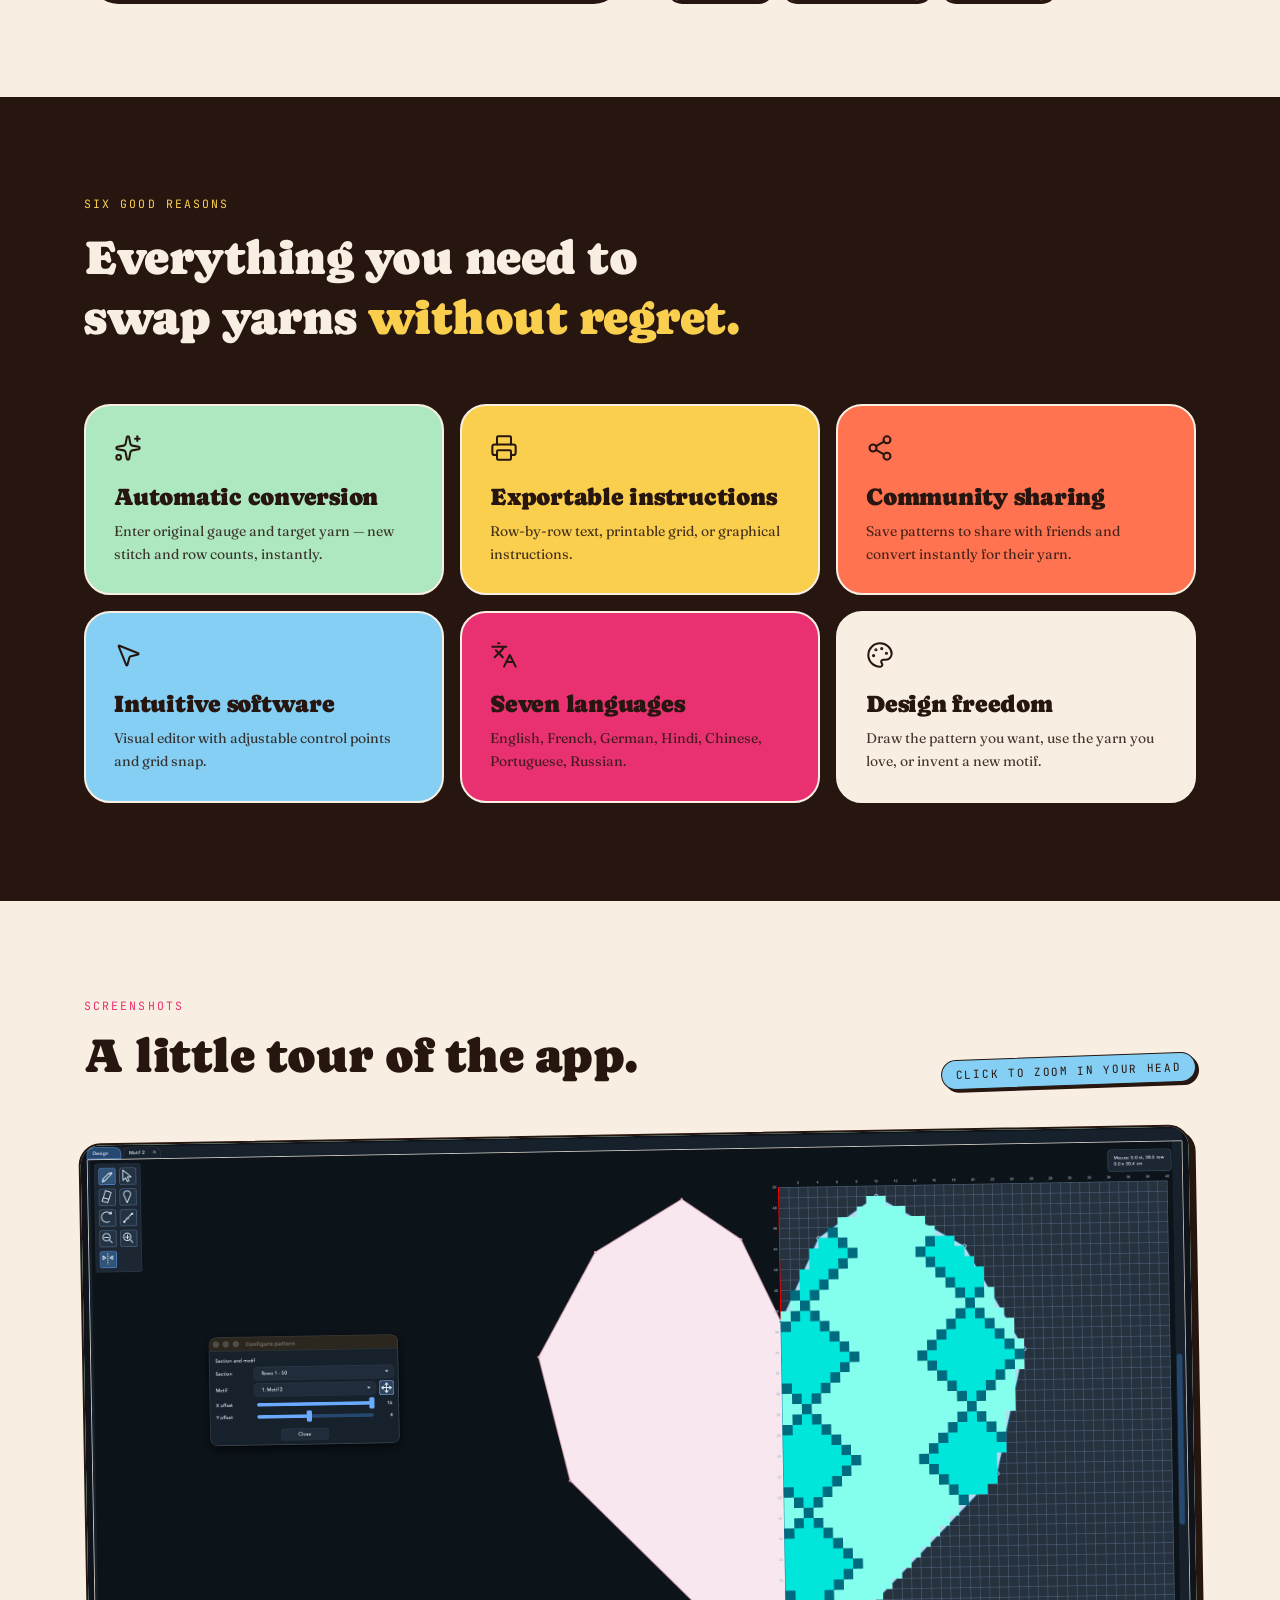
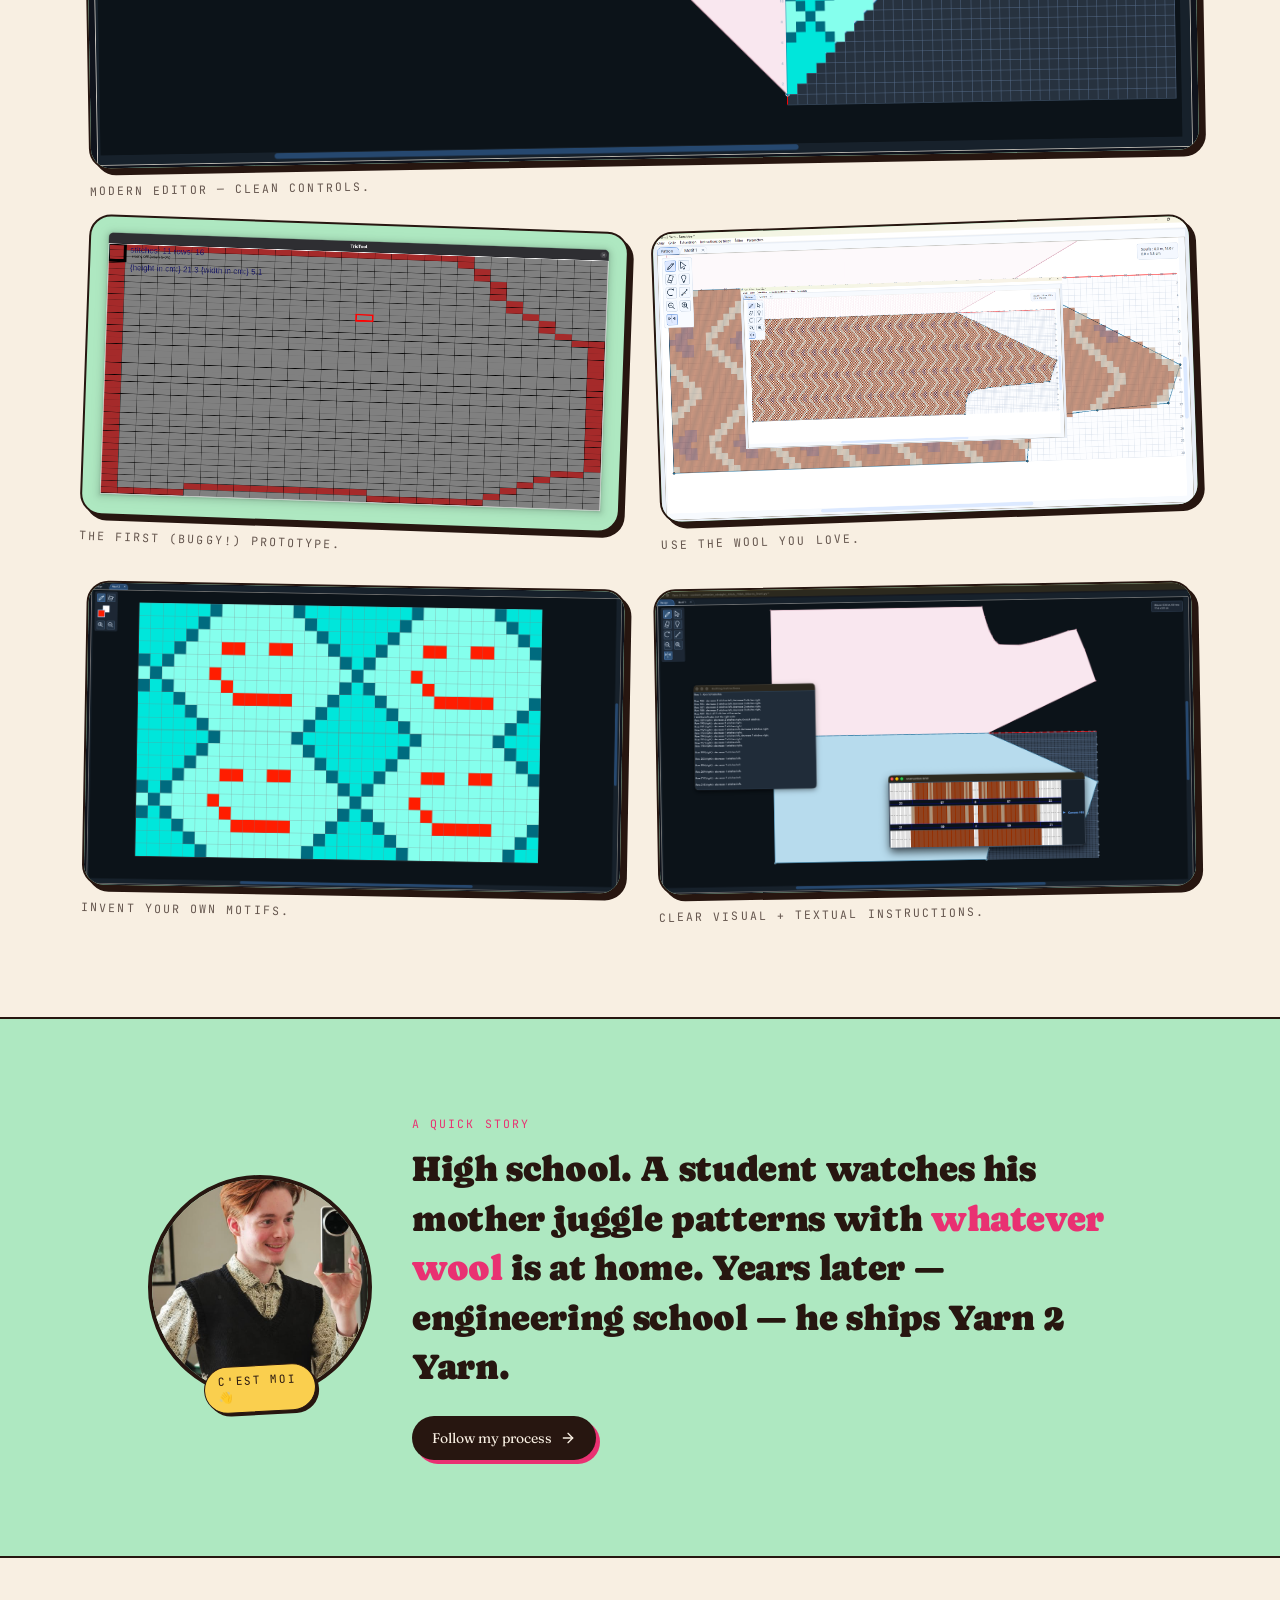
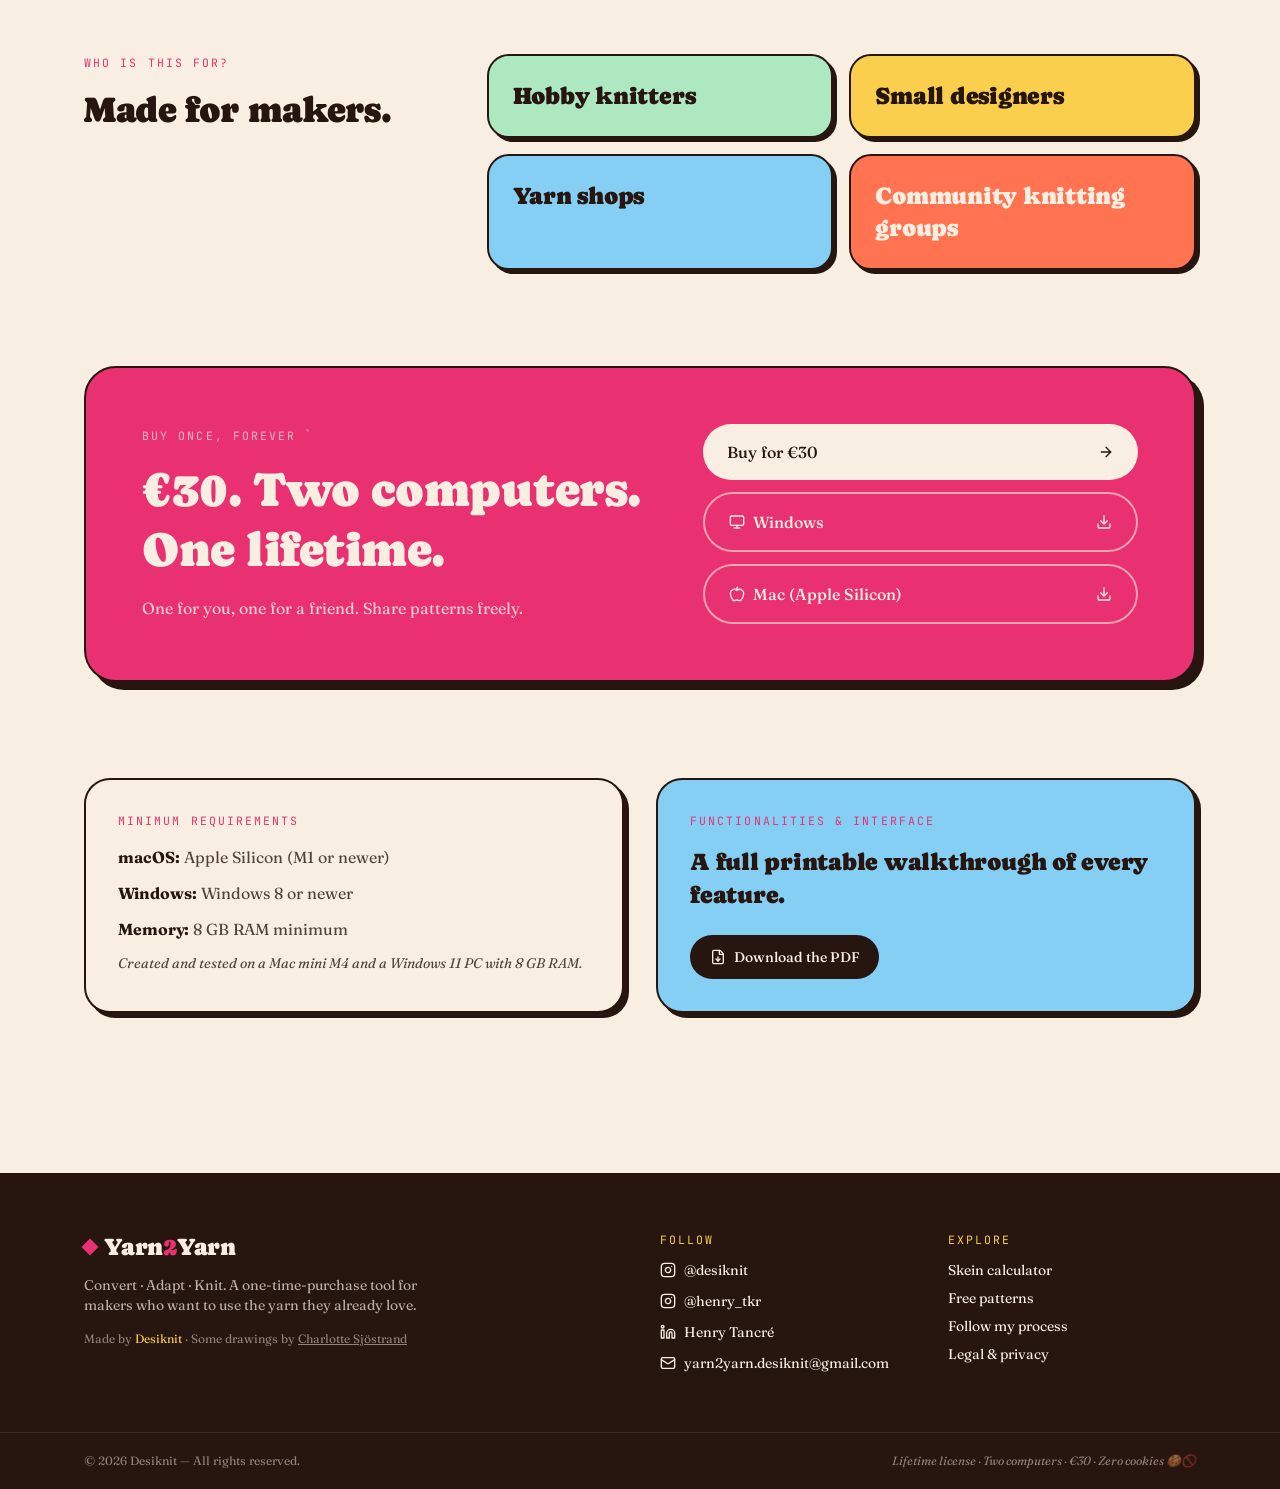
==== commit 383cfc84: "retour" ====
--- a/index.html
+++ b/index.html
@@ -1,4 +1,4 @@
-<!DOCTYPE html><html lang="en"><head><meta charset="utf-8"><meta name="viewport" content="width=device-width, initial-scale=1"><link rel="preload" as="image" href="https://www.desiknit.com/pullspry2y.png"><link rel="preload" as="image" href="https://www.desiknit.com/base.png"><link rel="preload" as="image" href="https://www.desiknit.com/coeur.png"><link rel="preload" as="image" href="https://www.desiknit.com/3a223e2f-e6a6-42e1-8e61-f96dce5ef1c5.png"><link rel="preload" as="image" href="https://www.desiknit.com/swap.png"><link rel="preload" as="image" href="https://www.desiknit.com/motif.png"><link rel="preload" as="image" href="https://www.desiknit.com/Instructions.png"><link rel="preload" as="image" href="/assets/henry-wNBZG_Tc.jpg"><link rel="stylesheet" href="css/styles-DPJXZZEX.css" data-precedence="default"><link rel="stylesheet" href="https://fonts.googleapis.com/css2?family=Fraunces:ital,opsz,wght@0,9..144,400;0,9..144,600;0,9..144,800;1,9..144,400&family=Caprasimo&family=JetBrains+Mono:wght@400;600&display=swap" data-precedence="default"><title>Yarn 2 Yarn — Any pattern, any yarn, instantly</title><meta name="author" content="Desiknit"><meta property="og:type" content="website"><meta name="twitter:card" content="summary_large_image"><meta name="description" content="Adapt written or graphical knitting patterns to the yarn and gauge you have. Row-by-row instructions, printable grid. One-time purchase."><meta property="og:title" content="Yarn 2 Yarn — Any pattern, any yarn"><meta property="og:description" content="Convert · Adapt · Knit. A joyful desktop tool by Desiknit."><meta property="og:image" content="images/pullspry2y.png"><meta name="twitter:image" content="https://www.desiknit.com/pullspry2y.png"><link rel="modulepreload" href="/assets/index-Cd15-F9J.js"><link rel="modulepreload" href="/assets/routes-MGOL7myv.js"><link rel="modulepreload" href="/assets/site-chrome-DdTQAI3-.js"><link rel="modulepreload" href="/assets/sparkles-CQcFg2lq.js"><link rel="modulepreload" href="/assets/henry-IhUyClvm.js"><link rel="icon" href="images/favicon.ico" type="image/x-icon"><link rel="preconnect" href="https://fonts.googleapis.com"><link rel="preconnect" href="https://fonts.gstatic.com" crossorigin="anonymous">
+<!DOCTYPE html><html lang="en"><head><meta charset="utf-8"><meta name="viewport" content="width=device-width, initial-scale=1"><link rel="preload" as="image" href="https://www.desiknit.com/pullspry2y.png"><link rel="preload" as="image" href="https://www.desiknit.com/base.png"><link rel="preload" as="image" href="https://www.desiknit.com/coeur.png"><link rel="preload" as="image" href="https://www.desiknit.com/3a223e2f-e6a6-42e1-8e61-f96dce5ef1c5.png"><link rel="preload" as="image" href="https://www.desiknit.com/swap.png"><link rel="preload" as="image" href="https://www.desiknit.com/motif.png"><link rel="preload" as="image" href="https://www.desiknit.com/Instructions.png"><link rel="preload" as="image" href="images/henry-wNBZG_Tc.jpg"><link rel="stylesheet" href="css/styles-DPJXZZEX.css" data-precedence="default"><link rel="stylesheet" href="https://fonts.googleapis.com/css2?family=Fraunces:ital,opsz,wght@0,9..144,400;0,9..144,600;0,9..144,800;1,9..144,400&family=Caprasimo&family=JetBrains+Mono:wght@400;600&display=swap" data-precedence="default"><title>Yarn 2 Yarn — Any pattern, any yarn, instantly</title><meta name="author" content="Desiknit"><meta property="og:type" content="website"><meta name="twitter:card" content="summary_large_image"><meta name="description" content="Adapt written or graphical knitting patterns to the yarn and gauge you have. Row-by-row instructions, printable grid. One-time purchase."><meta property="og:title" content="Yarn 2 Yarn — Any pattern, any yarn"><meta property="og:description" content="Convert · Adapt · Knit. A joyful desktop tool by Desiknit."><meta property="og:image" content="images/pullspry2y.png"><meta name="twitter:image" content="https://www.desiknit.com/pullspry2y.png"><link rel="icon" href="images/favicon.ico" type="image/x-icon"><link rel="preconnect" href="https://fonts.googleapis.com"><link rel="preconnect" href="https://fonts.gstatic.com" crossorigin="anonymous">
 <style>
 	@font-face {
 		font-family: 'CameraPlainVariable';
@@ -167,6 +167,20 @@
 		}
 	}
 </style>
-<meta name="twitter:title" content="Yarn 2 Yarn — Any pattern, any yarn"><meta name="twitter:description" content="Convert · Adapt · Knit. A joyful desktop tool by Desiknit."></head><body><!--$--><div class="min-h-screen bg-cream text-ink"><header class="sticky top-0 z-40 border-b-2 border-ink bg-cream/90 backdrop-blur-md"><div class="mx-auto flex max-w-6xl items-center justify-between px-5 py-3"><a class="flex items-center gap-2 active" href="/" data-status="active" aria-current="page"><span class="inline-block h-3 w-3 rotate-45 bg-raspberry"></span><span class="font-display text-xl leading-none">Yarn<span class="text-raspberry">2</span>Yarn</span></a><nav class="hidden items-center gap-1 md:flex"><a class="rounded-full px-3 py-1.5 text-sm hover:bg-ink hover:text-cream transition bg-ink text-cream" href="/" data-status="active" aria-current="page">Home</a><a href="/calculator" class="rounded-full px-3 py-1.5 text-sm hover:bg-ink hover:text-cream transition">Calculator</a><a href="/patterns" class="rounded-full px-3 py-1.5 text-sm hover:bg-ink hover:text-cream transition">Patterns</a><a href="/process" class="rounded-full px-3 py-1.5 text-sm hover:bg-ink hover:text-cream transition">Process</a><a href="/legal" class="rounded-full px-3 py-1.5 text-sm hover:bg-ink hover:text-cream transition">Legal</a></nav><div class="flex items-center gap-2"><a href="https://yarn2yarn.lemonsqueezy.com/checkout/buy/22267c7e-5ff2-482f-9b16-f2206b3a0a4a?embed=1" class="hidden md:inline-flex items-center gap-1.5 rounded-full bg-raspberry px-4 py-2 text-sm font-medium text-cream shadow-[3px_3px_0_var(--ink)] transition hover:-translate-y-0.5">Buy €30 <svg xmlns="http://www.w3.org/2000/svg" width="24" height="24" viewBox="0 0 24 24" fill="none" stroke="currentColor" stroke-width="2" stroke-linecap="round" stroke-linejoin="round" class="lucide lucide-arrow-right h-3.5 w-3.5" aria-hidden="true"><path d="M5 12h14"></path><path d="m12 5 7 7-7 7"></path></svg></a><button aria-label="Menu" class="md:hidden rounded-full border-2 border-ink px-3 py-1.5 text-sm">Menu</button></div></div></header><main><section class="relative overflow-hidden"><div class="absolute inset-0 -z-10 opacity-40 [background-image:radial-gradient(var(--ink)_1px,transparent_1px)] [background-size:22px_22px]"></div><div class="mx-auto grid max-w-6xl gap-10 px-5 pt-14 pb-24 md:grid-cols-[1.05fr_1fr] md:gap-14 md:pt-24 md:pb-32 items-center"><div class="min-w-0"><div class="flex flex-wrap gap-2"><span class="sticker bg-mint">Convert</span><span class="sticker bg-butter -rotate-2">Adapt</span><span class="sticker bg-raspberry text-cream rotate-1">Knit</span></div><h1 class="mt-6 font-display text-[3.2rem] leading-[0.9] md:text-[5.5rem]">Any pattern.<br>Any yarn. <span class="inline-block -rotate-2 rounded-2xl bg-raspberry px-3 py-1 text-cream">Instantly.</span></h1><p class="mt-6 max-w-lg text-lg leading-relaxed text-ink/75">Yarn 2 Yarn recomputes stitch and row counts for the yarn you already have on hand. Draw or import a pattern, set your gauge, get clean row-by-row instructions and a printable grid.</p><div class="mt-8 flex flex-wrap items-center gap-3"><a href="https://yarn2yarn.lemonsqueezy.com/checkout/buy/22267c7e-5ff2-482f-9b16-f2206b3a0a4a?embed=1" class="group inline-flex items-center gap-2 rounded-full bg-ink px-6 py-3.5 text-sm font-medium text-cream shadow-[5px_5px_0_var(--raspberry)] transition hover:-translate-y-0.5 hover:shadow-[7px_7px_0_var(--raspberry)]">Buy once — €30<svg xmlns="http://www.w3.org/2000/svg" width="24" height="24" viewBox="0 0 24 24" fill="none" stroke="currentColor" stroke-width="2" stroke-linecap="round" stroke-linejoin="round" class="lucide lucide-arrow-right h-4 w-4 transition group-hover:translate-x-1" aria-hidden="true"><path d="M5 12h14"></path><path d="m12 5 7 7-7 7"></path></svg></a><a href="#download" class="inline-flex items-center gap-2 rounded-full border-2 border-ink px-6 py-3 text-sm font-medium hover:bg-butter transition"><svg xmlns="http://www.w3.org/2000/svg" width="24" height="24" viewBox="0 0 24 24" fill="none" stroke="currentColor" stroke-width="2" stroke-linecap="round" stroke-linejoin="round" class="lucide lucide-download h-4 w-4" aria-hidden="true"><path d="M12 15V3"></path><path d="M21 15v4a2 2 0 0 1-2 2H5a2 2 0 0 1-2-2v-4"></path><path d="m7 10 5 5 5-5"></path></svg> Downloads</a></div><p class="mt-4 font-mono-tag text-ink/60">One-time · Two computers · Share with a friend</p></div><div class="relative min-w-0"><div class="absolute -top-4 -left-4 hidden md:block sticker bg-butter rotate-[-8deg] z-10">Hand-drawn ♡</div><div class="absolute -bottom-4 -right-2 hidden md:block sticker bg-mint rotate-[6deg] z-10">by Charlotte Sjöstrand</div><div class="rounded-[2rem] border-2 border-ink bg-mint p-6 md:p-10 shadow-[8px_8px_0_var(--ink)]"><img src="images/pullspry2y.png" alt="Hand-drawn knitted garments" class="w-full h-auto"></div></div></div></section><section class="border-y-2 border-ink bg-butter"><div class="mx-auto grid max-w-6xl gap-10 px-5 py-14 md:grid-cols-3"><div><p class="font-mono-tag text-raspberry mb-3">Why it matters</p><h2 class="font-display text-4xl leading-tight">No math. No guessing. Just knit.</h2></div><p class="md:col-span-2 text-lg leading-relaxed text-ink/80">Keep the design you love and use the yarn you already own. Yarn 2 Yarn recomputes stitch and row counts for your gauge, and hands you clean, printable instructions ready to cast on.</p></div></section><section class="mx-auto max-w-6xl px-5 py-24"><div class="grid items-center gap-12 md:grid-cols-2"><div class="relative"><div class="absolute -inset-3 -z-10 rotate-1 rounded-[2rem] bg-coral"></div><div class="overflow-hidden rounded-[1.75rem] border-2 border-ink bg-ink shadow-[6px_6px_0_var(--ink)]"><img src="images/base.png" alt="Yarn 2 Yarn editor" class="w-full h-auto"></div></div><div class="min-w-0"><p class="font-mono-tag text-raspberry mb-4">The editor</p><h2 class="font-display text-5xl leading-tight">Draw. Import. Gauge. Export.</h2><p class="mt-5 leading-relaxed text-ink/75">A clean canvas built for makers. Sketch a garment shape or import a pattern, set your gauge, and Yarn 2 Yarn hands back row-by-row instructions and a printable grid.</p><div class="mt-6 flex flex-wrap gap-2"><span class="sticker">Grid snap</span><span class="sticker bg-mint">Control points</span><span class="sticker bg-butter">Row-by-row</span></div></div></div></section><section id="features" class="border-y-2 border-ink bg-ink text-cream"><div class="mx-auto max-w-6xl px-5 py-24"><div class="mb-14 max-w-2xl"><p class="font-mono-tag text-butter mb-4">Six good reasons</p><h2 class="font-display text-5xl leading-tight">Everything you need to swap yarns <em class="not-italic text-butter">without regret.</em></h2></div><div class="grid gap-4 sm:grid-cols-2 lg:grid-cols-3"><div class="bg-mint rounded-3xl border-2 border-cream p-7 text-ink transition hover:-translate-y-1 hover:rotate-[-0.5deg]"><svg xmlns="http://www.w3.org/2000/svg" width="24" height="24" viewBox="0 0 24 24" fill="none" stroke="currentColor" stroke-width="1.75" stroke-linecap="round" stroke-linejoin="round" class="lucide lucide-sparkles mb-5 h-7 w-7" aria-hidden="true"><path d="M11.017 2.814a1 1 0 0 1 1.966 0l1.051 5.558a2 2 0 0 0 1.594 1.594l5.558 1.051a1 1 0 0 1 0 1.966l-5.558 1.051a2 2 0 0 0-1.594 1.594l-1.051 5.558a1 1 0 0 1-1.966 0l-1.051-5.558a2 2 0 0 0-1.594-1.594l-5.558-1.051a1 1 0 0 1 0-1.966l5.558-1.051a2 2 0 0 0 1.594-1.594z"></path><path d="M20 2v4"></path><path d="M22 4h-4"></path><circle cx="4" cy="20" r="2"></circle></svg><h3 class="font-display text-2xl leading-tight">Automatic conversion</h3><p class="mt-2 text-sm leading-relaxed opacity-85">Enter original gauge and target yarn — new stitch and row counts, instantly.</p></div><div class="bg-butter rounded-3xl border-2 border-cream p-7 text-ink transition hover:-translate-y-1 hover:rotate-[-0.5deg]"><svg xmlns="http://www.w3.org/2000/svg" width="24" height="24" viewBox="0 0 24 24" fill="none" stroke="currentColor" stroke-width="1.75" stroke-linecap="round" stroke-linejoin="round" class="lucide lucide-printer mb-5 h-7 w-7" aria-hidden="true"><path d="M6 18H4a2 2 0 0 1-2-2v-5a2 2 0 0 1 2-2h16a2 2 0 0 1 2 2v5a2 2 0 0 1-2 2h-2"></path><path d="M6 9V3a1 1 0 0 1 1-1h10a1 1 0 0 1 1 1v6"></path><rect x="6" y="14" width="12" height="8" rx="1"></rect></svg><h3 class="font-display text-2xl leading-tight">Exportable instructions</h3><p class="mt-2 text-sm leading-relaxed opacity-85">Row-by-row text, printable grid, or graphical instructions.</p></div><div class="bg-coral text-cream rounded-3xl border-2 border-cream p-7 text-ink transition hover:-translate-y-1 hover:rotate-[-0.5deg]"><svg xmlns="http://www.w3.org/2000/svg" width="24" height="24" viewBox="0 0 24 24" fill="none" stroke="currentColor" stroke-width="1.75" stroke-linecap="round" stroke-linejoin="round" class="lucide lucide-share2 lucide-share-2 mb-5 h-7 w-7" aria-hidden="true"><circle cx="18" cy="5" r="3"></circle><circle cx="6" cy="12" r="3"></circle><circle cx="18" cy="19" r="3"></circle><line x1="8.59" x2="15.42" y1="13.51" y2="17.49"></line><line x1="15.41" x2="8.59" y1="6.51" y2="10.49"></line></svg><h3 class="font-display text-2xl leading-tight">Community sharing</h3><p class="mt-2 text-sm leading-relaxed opacity-85">Save patterns to share with friends and convert instantly for their yarn.</p></div><div class="bg-sky rounded-3xl border-2 border-cream p-7 text-ink transition hover:-translate-y-1 hover:rotate-[-0.5deg]"><svg xmlns="http://www.w3.org/2000/svg" width="24" height="24" viewBox="0 0 24 24" fill="none" stroke="currentColor" stroke-width="1.75" stroke-linecap="round" stroke-linejoin="round" class="lucide lucide-mouse-pointer2 lucide-mouse-pointer-2 mb-5 h-7 w-7" aria-hidden="true"><path d="M4.037 4.688a.495.495 0 0 1 .651-.651l16 6.5a.5.5 0 0 1-.063.947l-6.124 1.58a2 2 0 0 0-1.438 1.435l-1.579 6.126a.5.5 0 0 1-.947.063z"></path></svg><h3 class="font-display text-2xl leading-tight">Intuitive software</h3><p class="mt-2 text-sm leading-relaxed opacity-85">Visual editor with adjustable control points and grid snap.</p></div><div class="bg-raspberry text-cream rounded-3xl border-2 border-cream p-7 text-ink transition hover:-translate-y-1 hover:rotate-[-0.5deg]"><svg xmlns="http://www.w3.org/2000/svg" width="24" height="24" viewBox="0 0 24 24" fill="none" stroke="currentColor" stroke-width="1.75" stroke-linecap="round" stroke-linejoin="round" class="lucide lucide-languages mb-5 h-7 w-7" aria-hidden="true"><path d="m5 8 6 6"></path><path d="m4 14 6-6 2-3"></path><path d="M2 5h12"></path><path d="M7 2h1"></path><path d="m22 22-5-10-5 10"></path><path d="M14 18h6"></path></svg><h3 class="font-display text-2xl leading-tight">Seven languages</h3><p class="mt-2 text-sm leading-relaxed opacity-85">English, French, German, Hindi, Chinese, Portuguese, Russian.</p></div><div class="bg-cream rounded-3xl border-2 border-cream p-7 text-ink transition hover:-translate-y-1 hover:rotate-[-0.5deg]"><svg xmlns="http://www.w3.org/2000/svg" width="24" height="24" viewBox="0 0 24 24" fill="none" stroke="currentColor" stroke-width="1.75" stroke-linecap="round" stroke-linejoin="round" class="lucide lucide-palette mb-5 h-7 w-7" aria-hidden="true"><path d="M12 22a1 1 0 0 1 0-20 10 9 0 0 1 10 9 5 5 0 0 1-5 5h-2.25a1.75 1.75 0 0 0-1.4 2.8l.3.4a1.75 1.75 0 0 1-1.4 2.8z"></path><circle cx="13.5" cy="6.5" r=".5" fill="currentColor"></circle><circle cx="17.5" cy="10.5" r=".5" fill="currentColor"></circle><circle cx="6.5" cy="12.5" r=".5" fill="currentColor"></circle><circle cx="8.5" cy="7.5" r=".5" fill="currentColor"></circle></svg><h3 class="font-display text-2xl leading-tight">Design freedom</h3><p class="mt-2 text-sm leading-relaxed opacity-85">Draw the pattern you want, use the yarn you love, or invent a new motif.</p></div></div></div></section><section id="screenshots" class="mx-auto max-w-6xl px-5 py-24"><div class="mb-12 flex flex-wrap items-end justify-between gap-4"><div><p class="font-mono-tag text-raspberry mb-3">Screenshots</p><h2 class="font-display text-5xl leading-tight max-w-xl">A little tour of the app.</h2></div><span class="sticker bg-sky -rotate-2">click to zoom in your head</span></div><div class="grid gap-8 md:grid-cols-2"><figure class="group md:col-span-2 -rotate-1 transition hover:rotate-0"><div class="overflow-hidden rounded-2xl border-2 border-ink bg-mint shadow-[5px_5px_0_var(--ink)]"><img src="images/coeur.png" alt="Modern editor — clean controls." class="w-full h-auto transition duration-700 group-hover:scale-[1.03]"></div><figcaption class="mt-3 font-mono-tag text-ink/70">Modern editor — clean controls.</figcaption></figure><figure class="group  rotate-2 transition hover:rotate-0"><div class="overflow-hidden rounded-2xl border-2 border-ink bg-mint shadow-[5px_5px_0_var(--ink)]"><img src="images/3a223e2f-e6a6-42e1-8e61-f96dce5ef1c5.png" alt="The first (buggy!) prototype." class="w-full h-auto transition duration-700 group-hover:scale-[1.03]"></div><figcaption class="mt-3 font-mono-tag text-ink/70">The first (buggy!) prototype.</figcaption></figure><figure class="group  -rotate-2 transition hover:rotate-0"><div class="overflow-hidden rounded-2xl border-2 border-ink bg-mint shadow-[5px_5px_0_var(--ink)]"><img src="images/swap.png" alt="Use the wool you love." class="w-full h-auto transition duration-700 group-hover:scale-[1.03]"></div><figcaption class="mt-3 font-mono-tag text-ink/70">Use the wool you love.</figcaption></figure><figure class="group  rotate-1 transition hover:rotate-0"><div class="overflow-hidden rounded-2xl border-2 border-ink bg-mint shadow-[5px_5px_0_var(--ink)]"><img src="images/motif.png" alt="Invent your own motifs." class="w-full h-auto transition duration-700 group-hover:scale-[1.03]"></div><figcaption class="mt-3 font-mono-tag text-ink/70">Invent your own motifs.</figcaption></figure><figure class="group  -rotate-1 transition hover:rotate-0"><div class="overflow-hidden rounded-2xl border-2 border-ink bg-mint shadow-[5px_5px_0_var(--ink)]"><img src="images/Instructions.png" alt="Clear visual + textual instructions." class="w-full h-auto transition duration-700 group-hover:scale-[1.03]"></div><figcaption class="mt-3 font-mono-tag text-ink/70">Clear visual + textual instructions.</figcaption></figure></div></section><section id="story" class="border-y-2 border-ink bg-mint"><div class="mx-auto grid max-w-5xl gap-10 px-5 py-24 md:grid-cols-[auto_1fr] items-center"><div class="relative mx-auto md:mx-0"><div class="absolute -inset-2 rounded-full bg-raspberry -z-10 rotate-6"></div><img src="images/henry-wNBZG_Tc.jpg" alt="Henry, creator of Yarn 2 Yarn" class="h-44 w-44 rounded-full border-4 border-ink object-cover md:h-56 md:w-56"><span class="absolute -bottom-3 left-1/2 -translate-x-1/2 sticker bg-butter -rotate-3">c'est moi 👋</span></div><div><p class="font-mono-tag text-raspberry mb-3">A quick story</p><p class="font-display text-3xl leading-snug md:text-4xl">High school. A student watches his mother juggle patterns with <em class="not-italic text-raspberry">whatever wool</em> is at home. Years later — engineering school — he ships Yarn 2 Yarn.</p><a href="/process" class="mt-6 inline-flex items-center gap-2 rounded-full bg-ink px-5 py-3 text-sm text-cream shadow-[4px_4px_0_var(--raspberry)] transition hover:-translate-y-0.5">Follow my process <svg xmlns="http://www.w3.org/2000/svg" width="24" height="24" viewBox="0 0 24 24" fill="none" stroke="currentColor" stroke-width="2" stroke-linecap="round" stroke-linejoin="round" class="lucide lucide-arrow-right h-4 w-4" aria-hidden="true"><path d="M5 12h14"></path><path d="m12 5 7 7-7 7"></path></svg></a></div></div></section><section class="mx-auto max-w-6xl px-5 py-24"><div class="grid gap-12 md:grid-cols-[1fr_2fr]"><div><p class="font-mono-tag text-raspberry mb-4">Who is this for?</p><h2 class="font-display text-4xl leading-tight">Made for makers.</h2></div><div class="grid gap-4 sm:grid-cols-2"><div class="bg-mint rounded-2xl border-2 border-ink p-6 shadow-[4px_4px_0_var(--ink)] transition hover:-translate-y-1"><p class="font-display text-2xl">Hobby knitters</p></div><div class="bg-butter rounded-2xl border-2 border-ink p-6 shadow-[4px_4px_0_var(--ink)] transition hover:-translate-y-1"><p class="font-display text-2xl">Small designers</p></div><div class="bg-sky rounded-2xl border-2 border-ink p-6 shadow-[4px_4px_0_var(--ink)] transition hover:-translate-y-1"><p class="font-display text-2xl">Yarn shops</p></div><div class="bg-coral text-cream rounded-2xl border-2 border-ink p-6 shadow-[4px_4px_0_var(--ink)] transition hover:-translate-y-1"><p class="font-display text-2xl">Community knitting groups</p></div></div></div></section><section id="download" class="mx-auto max-w-6xl px-5 pb-24"><div class="relative overflow-hidden rounded-[2rem] border-2 border-ink bg-raspberry p-8 text-cream shadow-[8px_8px_0_var(--ink)] md:p-14"><div class="absolute inset-0 opacity-20 [background:radial-gradient(circle_at_20%_20%,#fff_1.5px,transparent_1.5px)] [background-size:22px_22px]"></div><div class="relative grid gap-10 md:grid-cols-[1.2fr_1fr] items-center"><div><p class="font-mono-tag text-cream/70 mb-4">Buy once, forever</p><h2 class="font-display text-5xl leading-tight">€30. Two computers. One lifetime.</h2><p class="mt-4 max-w-md text-cream/85">One for you, one for a friend. Share patterns freely.</p></div><div class="flex flex-col gap-3"><a href="https://yarn2yarn.lemonsqueezy.com/checkout/buy/22267c7e-5ff2-482f-9b16-f2206b3a0a4a?embed=1" class="inline-flex items-center justify-between rounded-full bg-cream px-6 py-4 font-medium text-ink hover:bg-butter transition">Buy for €30 <svg xmlns="http://www.w3.org/2000/svg" width="24" height="24" viewBox="0 0 24 24" fill="none" stroke="currentColor" stroke-width="2" stroke-linecap="round" stroke-linejoin="round" class="lucide lucide-arrow-right h-4 w-4" aria-hidden="true"><path d="M5 12h14"></path><path d="m12 5 7 7-7 7"></path></svg></a><a href="https://www.desiknit.com/download.html" class="inline-flex items-center justify-between rounded-full border-2 border-cream/60 px-6 py-4 font-medium hover:bg-cream/10 transition"><span class="inline-flex items-center gap-2"><svg xmlns="http://www.w3.org/2000/svg" width="24" height="24" viewBox="0 0 24 24" fill="none" stroke="currentColor" stroke-width="2" stroke-linecap="round" stroke-linejoin="round" class="lucide lucide-monitor h-4 w-4" aria-hidden="true"><rect width="20" height="14" x="2" y="3" rx="2"></rect><line x1="8" x2="16" y1="21" y2="21"></line><line x1="12" x2="12" y1="17" y2="21"></line></svg> Windows</span><svg xmlns="http://www.w3.org/2000/svg" width="24" height="24" viewBox="0 0 24 24" fill="none" stroke="currentColor" stroke-width="2" stroke-linecap="round" stroke-linejoin="round" class="lucide lucide-download h-4 w-4" aria-hidden="true"><path d="M12 15V3"></path><path d="M21 15v4a2 2 0 0 1-2 2H5a2 2 0 0 1-2-2v-4"></path><path d="m7 10 5 5 5-5"></path></svg></a><a href="https://github.com/rh-henry/yarn2yarn/releases/latest/download/Yarn2Yarn2.0.1.dmg" class="inline-flex items-center justify-between rounded-full border-2 border-cream/60 px-6 py-4 font-medium hover:bg-cream/10 transition"><span class="inline-flex items-center gap-2"><svg xmlns="http://www.w3.org/2000/svg" width="24" height="24" viewBox="0 0 24 24" fill="none" stroke="currentColor" stroke-width="2" stroke-linecap="round" stroke-linejoin="round" class="lucide lucide-apple h-4 w-4" aria-hidden="true"><path d="M12 6.528V3a1 1 0 0 1 1-1h0"></path><path d="M18.237 21A15 15 0 0 0 22 11a6 6 0 0 0-10-4.472A6 6 0 0 0 2 11a15.1 15.1 0 0 0 3.763 10 3 3 0 0 0 3.648.648 5.5 5.5 0 0 1 5.178 0A3 3 0 0 0 18.237 21"></path></svg> Mac (Apple Silicon)</span><svg xmlns="http://www.w3.org/2000/svg" width="24" height="24" viewBox="0 0 24 24" fill="none" stroke="currentColor" stroke-width="2" stroke-linecap="round" stroke-linejoin="round" class="lucide lucide-download h-4 w-4" aria-hidden="true"><path d="M12 15V3"></path><path d="M21 15v4a2 2 0 0 1-2 2H5a2 2 0 0 1-2-2v-4"></path><path d="m7 10 5 5 5-5"></path></svg></a></div></div></div></section><section class="mx-auto max-w-6xl px-5 pb-24 grid gap-8 md:grid-cols-2"><div class="rounded-3xl border-2 border-ink bg-cream p-8 shadow-[5px_5px_0_var(--ink)]"><p class="font-mono-tag text-raspberry mb-4">Minimum requirements</p><ul class="space-y-3 text-ink/80"><li><strong class="text-ink">macOS:</strong> Apple Silicon (M1 or newer)</li><li><strong class="text-ink">Windows:</strong> Windows 8 or newer</li><li><strong class="text-ink">Memory:</strong> 8 GB RAM minimum</li><li class="text-sm italic">Created and tested on a Mac mini M4 and a Windows 11 PC with 8 GB RAM.</li></ul></div><div class="flex flex-col justify-between rounded-3xl border-2 border-ink bg-sky p-8 shadow-[5px_5px_0_var(--ink)]"><div><p class="font-mono-tag text-raspberry mb-4">Functionalities & interface</p><p class="font-display text-2xl leading-snug">A full printable walkthrough of every feature.</p></div><a href="https://www.desiknit.com/preview.pdf" class="mt-6 inline-flex items-center gap-2 self-start rounded-full bg-ink px-5 py-3 text-sm font-medium text-cream hover:bg-raspberry transition"><svg xmlns="http://www.w3.org/2000/svg" width="24" height="24" viewBox="0 0 24 24" fill="none" stroke="currentColor" stroke-width="2" stroke-linecap="round" stroke-linejoin="round" class="lucide lucide-file-down h-4 w-4" aria-hidden="true"><path d="M6 22a2 2 0 0 1-2-2V4a2 2 0 0 1 2-2h8a2.4 2.4 0 0 1 1.704.706l3.588 3.588A2.4 2.4 0 0 1 20 8v12a2 2 0 0 1-2 2z"></path><path d="M14 2v5a1 1 0 0 0 1 1h5"></path><path d="M12 18v-6"></path><path d="m9 15 3 3 3-3"></path></svg> Download the PDF</a></div></section></main><footer class="mt-16 border-t-2 border-ink bg-ink text-cream"><div class="mx-auto grid max-w-6xl gap-10 px-5 py-14 md:grid-cols-4"><div class="md:col-span-2"><div class="flex items-center gap-2"><span class="inline-block h-3 w-3 rotate-45 bg-raspberry"></span><span class="font-display text-2xl">Yarn<span class="text-raspberry">2</span>Yarn</span></div><p class="mt-3 max-w-sm text-sm text-cream/70">Convert · Adapt · Knit. A one-time-purchase tool for makers who want to use the yarn they already love.</p><p class="mt-4 text-xs text-cream/50">Made by <span class="text-butter">Desiknit</span> · Some drawings by<!-- --> <a href="https://www.instagram.com/charlotte_sjostrand" class="underline hover:text-butter">Charlotte Sjöstrand</a></p></div><div><p class="font-mono-tag text-butter mb-3">Follow</p><ul class="space-y-2 text-sm"><li><a href="https://www.instagram.com/desiknit/" class="inline-flex items-center gap-2 hover:text-butter"><svg xmlns="http://www.w3.org/2000/svg" width="24" height="24" viewBox="0 0 24 24" fill="none" stroke="currentColor" stroke-width="2" stroke-linecap="round" stroke-linejoin="round" class="lucide lucide-instagram h-4 w-4" aria-hidden="true"><rect width="20" height="20" x="2" y="2" rx="5" ry="5"></rect><path d="M16 11.37A4 4 0 1 1 12.63 8 4 4 0 0 1 16 11.37z"></path><line x1="17.5" x2="17.51" y1="6.5" y2="6.5"></line></svg> @desiknit</a></li><li><a href="https://www.instagram.com/henry_tkr/" class="inline-flex items-center gap-2 hover:text-butter"><svg xmlns="http://www.w3.org/2000/svg" width="24" height="24" viewBox="0 0 24 24" fill="none" stroke="currentColor" stroke-width="2" stroke-linecap="round" stroke-linejoin="round" class="lucide lucide-instagram h-4 w-4" aria-hidden="true"><rect width="20" height="20" x="2" y="2" rx="5" ry="5"></rect><path d="M16 11.37A4 4 0 1 1 12.63 8 4 4 0 0 1 16 11.37z"></path><line x1="17.5" x2="17.51" y1="6.5" y2="6.5"></line></svg> @henry_tkr</a></li><li><a href="https://www.linkedin.com/in/henry-tancré-1b995a37a" class="inline-flex items-center gap-2 hover:text-butter"><svg xmlns="http://www.w3.org/2000/svg" width="24" height="24" viewBox="0 0 24 24" fill="none" stroke="currentColor" stroke-width="2" stroke-linecap="round" stroke-linejoin="round" class="lucide lucide-linkedin h-4 w-4" aria-hidden="true"><path d="M16 8a6 6 0 0 1 6 6v7h-4v-7a2 2 0 0 0-2-2 2 2 0 0 0-2 2v7h-4v-7a6 6 0 0 1 6-6z"></path><rect width="4" height="12" x="2" y="9"></rect><circle cx="4" cy="4" r="2"></circle></svg> Henry Tancré</a></li><li><a href="mailto:yarn2yarn.desiknit@gmail.com" class="inline-flex items-center gap-2 hover:text-butter"><svg xmlns="http://www.w3.org/2000/svg" width="24" height="24" viewBox="0 0 24 24" fill="none" stroke="currentColor" stroke-width="2" stroke-linecap="round" stroke-linejoin="round" class="lucide lucide-mail h-4 w-4" aria-hidden="true"><path d="m22 7-8.991 5.727a2 2 0 0 1-2.009 0L2 7"></path><rect x="2" y="4" width="20" height="16" rx="2"></rect></svg> yarn2yarn.desiknit@gmail.com</a></li></ul></div><div><p class="font-mono-tag text-butter mb-3">Explore</p><ul class="space-y-2 text-sm"><li><a href="/calculator" class="hover:text-butter">Skein calculator</a></li><li><a href="/patterns" class="hover:text-butter">Free patterns</a></li><li><a href="/process" class="hover:text-butter">Follow my process</a></li><li><a href="/legal" class="hover:text-butter">Legal & privacy</a></li></ul></div></div><div class="border-t border-cream/10"><div class="mx-auto flex max-w-6xl flex-wrap items-center justify-between gap-3 px-5 py-5 text-xs text-cream/50"><span>© <!-- -->2026<!-- --> Desiknit — All rights reserved.</span><span class="italic">Lifetime license · Two computers · €30 · Zero cookies 🍪🚫</span></div></div></footer></div><!--/$--><script type="module" async="" src="js/index-Cd15-F9J.js"></script>
+<script>
+  window.addEventListener('error', function (event) {
+    if (event && event.message && event.message.indexOf('analytics') >= 0) {
+      event.preventDefault();
+    }
+  });
+  window.addEventListener('unhandledrejection', function (event) {
+    if (event && event.reason && String(event.reason).indexOf('analytics') >= 0) {
+      event.preventDefault();
+    }
+  });
+  window.__flockDisabled = true;
+  window.flock = { track: function () {}, identify: function () {}, page: function () {}, setUserId: function () {}, reset: function () {}, ready: function () { return Promise.resolve({ ok: true, simulated: true }); } };
+  window.Flock = window.flock;
+</script><meta name="twitter:title" content="Yarn 2 Yarn — Any pattern, any yarn"><meta name="twitter:description" content="Convert · Adapt · Knit. A joyful desktop tool by Desiknit."></head><body><!--$--><div class="min-h-screen bg-cream text-ink"><header class="sticky top-0 z-40 border-b-2 border-ink bg-cream/90 backdrop-blur-md"><div class="mx-auto flex max-w-6xl items-center justify-between px-5 py-3"><a class="flex items-center gap-2 active" href="./" data-status="active" aria-current="page"><span class="inline-block h-3 w-3 rotate-45 bg-raspberry"></span><span class="font-display text-xl leading-none">Yarn<span class="text-raspberry">2</span>Yarn</span></a><nav class="hidden items-center gap-1 md:flex"><a class="rounded-full px-3 py-1.5 text-sm hover:bg-ink hover:text-cream transition bg-ink text-cream" href="./" data-status="active" aria-current="page">Home</a><a href="./calculator/" class="rounded-full px-3 py-1.5 text-sm hover:bg-ink hover:text-cream transition">Calculator</a><a href="./patterns/" class="rounded-full px-3 py-1.5 text-sm hover:bg-ink hover:text-cream transition">Patterns</a><a href="./process/" class="rounded-full px-3 py-1.5 text-sm hover:bg-ink hover:text-cream transition">Process</a><a href="./legal/" class="rounded-full px-3 py-1.5 text-sm hover:bg-ink hover:text-cream transition">Legal</a></nav><div class="flex items-center gap-2"><a href="https://yarn2yarn.lemonsqueezy.com/checkout/buy/22267c7e-5ff2-482f-9b16-f2206b3a0a4a?embed=1" class="hidden md:inline-flex items-center gap-1.5 rounded-full bg-raspberry px-4 py-2 text-sm font-medium text-cream shadow-[3px_3px_0_var(--ink)] transition hover:-translate-y-0.5">Buy €30 <svg xmlns="http://www.w3.org/2000/svg" width="24" height="24" viewBox="0 0 24 24" fill="none" stroke="currentColor" stroke-width="2" stroke-linecap="round" stroke-linejoin="round" class="lucide lucide-arrow-right h-3.5 w-3.5" aria-hidden="true"><path d="M5 12h14"></path><path d="m12 5 7 7-7 7"></path></svg></a><button aria-label="Menu" class="md:hidden rounded-full border-2 border-ink px-3 py-1.5 text-sm">Menu</button></div></div></header><main><section class="relative overflow-hidden"><div class="absolute inset-0 -z-10 opacity-40 [background-image:radial-gradient(var(--ink)_1px,transparent_1px)] [background-size:22px_22px]"></div><div class="mx-auto grid max-w-6xl gap-10 px-5 pt-14 pb-24 md:grid-cols-[1.05fr_1fr] md:gap-14 md:pt-24 md:pb-32 items-center"><div class="min-w-0"><div class="flex flex-wrap gap-2"><span class="sticker bg-mint">Convert</span><span class="sticker bg-butter -rotate-2">Adapt</span><span class="sticker bg-raspberry text-cream rotate-1">Knit</span></div><h1 class="mt-6 font-display text-[3.2rem] leading-[0.9] md:text-[5.5rem]">Any pattern.<br>Any yarn. <span class="inline-block -rotate-2 rounded-2xl bg-raspberry px-3 py-1 text-cream">Instantly.</span></h1><p class="mt-6 max-w-lg text-lg leading-relaxed text-ink/75">Yarn 2 Yarn recomputes stitch and row counts for the yarn you already have on hand. Draw or import a pattern, set your gauge, get clean row-by-row instructions and a printable grid.</p><div class="mt-8 flex flex-wrap items-center gap-3"><a href="https://yarn2yarn.lemonsqueezy.com/checkout/buy/22267c7e-5ff2-482f-9b16-f2206b3a0a4a?embed=1" class="group inline-flex items-center gap-2 rounded-full bg-ink px-6 py-3.5 text-sm font-medium text-cream shadow-[5px_5px_0_var(--raspberry)] transition hover:-translate-y-0.5 hover:shadow-[7px_7px_0_var(--raspberry)]">Buy once — €30<svg xmlns="http://www.w3.org/2000/svg" width="24" height="24" viewBox="0 0 24 24" fill="none" stroke="currentColor" stroke-width="2" stroke-linecap="round" stroke-linejoin="round" class="lucide lucide-arrow-right h-4 w-4 transition group-hover:translate-x-1" aria-hidden="true"><path d="M5 12h14"></path><path d="m12 5 7 7-7 7"></path></svg></a><a href="#download" class="inline-flex items-center gap-2 rounded-full border-2 border-ink px-6 py-3 text-sm font-medium hover:bg-butter transition"><svg xmlns="http://www.w3.org/2000/svg" width="24" height="24" viewBox="0 0 24 24" fill="none" stroke="currentColor" stroke-width="2" stroke-linecap="round" stroke-linejoin="round" class="lucide lucide-download h-4 w-4" aria-hidden="true"><path d="M12 15V3"></path><path d="M21 15v4a2 2 0 0 1-2 2H5a2 2 0 0 1-2-2v-4"></path><path d="m7 10 5 5 5-5"></path></svg> Downloads</a></div><p class="mt-4 font-mono-tag text-ink/60">One-time · Two computers · Share with a friend</p></div><div class="relative min-w-0"><div class="absolute -top-4 -left-4 hidden md:block sticker bg-butter rotate-[-8deg] z-10">Hand-drawn ♡</div><div class="absolute -bottom-4 -right-2 hidden md:block sticker bg-mint rotate-[6deg] z-10">by Charlotte Sjöstrand</div><div class="rounded-[2rem] border-2 border-ink bg-mint p-6 md:p-10 shadow-[8px_8px_0_var(--ink)]"><img src="images/pullspry2y.png" alt="Hand-drawn knitted garments" class="w-full h-auto"></div></div></div></section><section class="border-y-2 border-ink bg-butter"><div class="mx-auto grid max-w-6xl gap-10 px-5 py-14 md:grid-cols-3"><div><p class="font-mono-tag text-raspberry mb-3">Why it matters</p><h2 class="font-display text-4xl leading-tight">No math. No guessing. Just knit.</h2></div><p class="md:col-span-2 text-lg leading-relaxed text-ink/80">Keep the design you love and use the yarn you already own. Yarn 2 Yarn recomputes stitch and row counts for your gauge, and hands you clean, printable instructions ready to cast on.</p></div></section><section class="mx-auto max-w-6xl px-5 py-24"><div class="grid items-center gap-12 md:grid-cols-2"><div class="relative"><div class="absolute -inset-3 -z-10 rotate-1 rounded-[2rem] bg-coral"></div><div class="overflow-hidden rounded-[1.75rem] border-2 border-ink bg-ink shadow-[6px_6px_0_var(--ink)]"><img src="images/base.png" alt="Yarn 2 Yarn editor" class="w-full h-auto"></div></div><div class="min-w-0"><p class="font-mono-tag text-raspberry mb-4">The editor</p><h2 class="font-display text-5xl leading-tight">Draw. Import. Gauge. Export.</h2><p class="mt-5 leading-relaxed text-ink/75">A clean canvas built for makers. Sketch a garment shape or import a pattern, set your gauge, and Yarn 2 Yarn hands back row-by-row instructions and a printable grid.</p><div class="mt-6 flex flex-wrap gap-2"><span class="sticker">Grid snap</span><span class="sticker bg-mint">Control points</span><span class="sticker bg-butter">Row-by-row</span></div></div></div></section><section id="features" class="border-y-2 border-ink bg-ink text-cream"><div class="mx-auto max-w-6xl px-5 py-24"><div class="mb-14 max-w-2xl"><p class="font-mono-tag text-butter mb-4">Six good reasons</p><h2 class="font-display text-5xl leading-tight">Everything you need to swap yarns <em class="not-italic text-butter">without regret.</em></h2></div><div class="grid gap-4 sm:grid-cols-2 lg:grid-cols-3"><div class="bg-mint rounded-3xl border-2 border-cream p-7 text-ink transition hover:-translate-y-1 hover:rotate-[-0.5deg]"><svg xmlns="http://www.w3.org/2000/svg" width="24" height="24" viewBox="0 0 24 24" fill="none" stroke="currentColor" stroke-width="1.75" stroke-linecap="round" stroke-linejoin="round" class="lucide lucide-sparkles mb-5 h-7 w-7" aria-hidden="true"><path d="M11.017 2.814a1 1 0 0 1 1.966 0l1.051 5.558a2 2 0 0 0 1.594 1.594l5.558 1.051a1 1 0 0 1 0 1.966l-5.558 1.051a2 2 0 0 0-1.594 1.594l-1.051 5.558a1 1 0 0 1-1.966 0l-1.051-5.558a2 2 0 0 0-1.594-1.594l-5.558-1.051a1 1 0 0 1 0-1.966l5.558-1.051a2 2 0 0 0 1.594-1.594z"></path><path d="M20 2v4"></path><path d="M22 4h-4"></path><circle cx="4" cy="20" r="2"></circle></svg><h3 class="font-display text-2xl leading-tight">Automatic conversion</h3><p class="mt-2 text-sm leading-relaxed opacity-85">Enter original gauge and target yarn — new stitch and row counts, instantly.</p></div><div class="bg-butter rounded-3xl border-2 border-cream p-7 text-ink transition hover:-translate-y-1 hover:rotate-[-0.5deg]"><svg xmlns="http://www.w3.org/2000/svg" width="24" height="24" viewBox="0 0 24 24" fill="none" stroke="currentColor" stroke-width="1.75" stroke-linecap="round" stroke-linejoin="round" class="lucide lucide-printer mb-5 h-7 w-7" aria-hidden="true"><path d="M6 18H4a2 2 0 0 1-2-2v-5a2 2 0 0 1 2-2h16a2 2 0 0 1 2 2v5a2 2 0 0 1-2 2h-2"></path><path d="M6 9V3a1 1 0 0 1 1-1h10a1 1 0 0 1 1 1v6"></path><rect x="6" y="14" width="12" height="8" rx="1"></rect></svg><h3 class="font-display text-2xl leading-tight">Exportable instructions</h3><p class="mt-2 text-sm leading-relaxed opacity-85">Row-by-row text, printable grid, or graphical instructions.</p></div><div class="bg-coral text-cream rounded-3xl border-2 border-cream p-7 text-ink transition hover:-translate-y-1 hover:rotate-[-0.5deg]"><svg xmlns="http://www.w3.org/2000/svg" width="24" height="24" viewBox="0 0 24 24" fill="none" stroke="currentColor" stroke-width="1.75" stroke-linecap="round" stroke-linejoin="round" class="lucide lucide-share2 lucide-share-2 mb-5 h-7 w-7" aria-hidden="true"><circle cx="18" cy="5" r="3"></circle><circle cx="6" cy="12" r="3"></circle><circle cx="18" cy="19" r="3"></circle><line x1="8.59" x2="15.42" y1="13.51" y2="17.49"></line><line x1="15.41" x2="8.59" y1="6.51" y2="10.49"></line></svg><h3 class="font-display text-2xl leading-tight">Community sharing</h3><p class="mt-2 text-sm leading-relaxed opacity-85">Save patterns to share with friends and convert instantly for their yarn.</p></div><div class="bg-sky rounded-3xl border-2 border-cream p-7 text-ink transition hover:-translate-y-1 hover:rotate-[-0.5deg]"><svg xmlns="http://www.w3.org/2000/svg" width="24" height="24" viewBox="0 0 24 24" fill="none" stroke="currentColor" stroke-width="1.75" stroke-linecap="round" stroke-linejoin="round" class="lucide lucide-mouse-pointer2 lucide-mouse-pointer-2 mb-5 h-7 w-7" aria-hidden="true"><path d="M4.037 4.688a.495.495 0 0 1 .651-.651l16 6.5a.5.5 0 0 1-.063.947l-6.124 1.58a2 2 0 0 0-1.438 1.435l-1.579 6.126a.5.5 0 0 1-.947.063z"></path></svg><h3 class="font-display text-2xl leading-tight">Intuitive software</h3><p class="mt-2 text-sm leading-relaxed opacity-85">Visual editor with adjustable control points and grid snap.</p></div><div class="bg-raspberry text-cream rounded-3xl border-2 border-cream p-7 text-ink transition hover:-translate-y-1 hover:rotate-[-0.5deg]"><svg xmlns="http://www.w3.org/2000/svg" width="24" height="24" viewBox="0 0 24 24" fill="none" stroke="currentColor" stroke-width="1.75" stroke-linecap="round" stroke-linejoin="round" class="lucide lucide-languages mb-5 h-7 w-7" aria-hidden="true"><path d="m5 8 6 6"></path><path d="m4 14 6-6 2-3"></path><path d="M2 5h12"></path><path d="M7 2h1"></path><path d="m22 22-5-10-5 10"></path><path d="M14 18h6"></path></svg><h3 class="font-display text-2xl leading-tight">Seven languages</h3><p class="mt-2 text-sm leading-relaxed opacity-85">English, French, German, Hindi, Chinese, Portuguese, Russian.</p></div><div class="bg-cream rounded-3xl border-2 border-cream p-7 text-ink transition hover:-translate-y-1 hover:rotate-[-0.5deg]"><svg xmlns="http://www.w3.org/2000/svg" width="24" height="24" viewBox="0 0 24 24" fill="none" stroke="currentColor" stroke-width="1.75" stroke-linecap="round" stroke-linejoin="round" class="lucide lucide-palette mb-5 h-7 w-7" aria-hidden="true"><path d="M12 22a1 1 0 0 1 0-20 10 9 0 0 1 10 9 5 5 0 0 1-5 5h-2.25a1.75 1.75 0 0 0-1.4 2.8l.3.4a1.75 1.75 0 0 1-1.4 2.8z"></path><circle cx="13.5" cy="6.5" r=".5" fill="currentColor"></circle><circle cx="17.5" cy="10.5" r=".5" fill="currentColor"></circle><circle cx="6.5" cy="12.5" r=".5" fill="currentColor"></circle><circle cx="8.5" cy="7.5" r=".5" fill="currentColor"></circle></svg><h3 class="font-display text-2xl leading-tight">Design freedom</h3><p class="mt-2 text-sm leading-relaxed opacity-85">Draw the pattern you want, use the yarn you love, or invent a new motif.</p></div></div></div></section><section id="screenshots" class="mx-auto max-w-6xl px-5 py-24"><div class="mb-12 flex flex-wrap items-end justify-between gap-4"><div><p class="font-mono-tag text-raspberry mb-3">Screenshots</p><h2 class="font-display text-5xl leading-tight max-w-xl">A little tour of the app.</h2></div><span class="sticker bg-sky -rotate-2">click to zoom in your head</span></div><div class="grid gap-8 md:grid-cols-2"><figure class="group md:col-span-2 -rotate-1 transition hover:rotate-0"><div class="overflow-hidden rounded-2xl border-2 border-ink bg-mint shadow-[5px_5px_0_var(--ink)]"><img src="images/coeur.png" alt="Modern editor — clean controls." class="w-full h-auto transition duration-700 group-hover:scale-[1.03]"></div><figcaption class="mt-3 font-mono-tag text-ink/70">Modern editor — clean controls.</figcaption></figure><figure class="group  rotate-2 transition hover:rotate-0"><div class="overflow-hidden rounded-2xl border-2 border-ink bg-mint shadow-[5px_5px_0_var(--ink)]"><img src="images/3a223e2f-e6a6-42e1-8e61-f96dce5ef1c5.png" alt="The first (buggy!) prototype." class="w-full h-auto transition duration-700 group-hover:scale-[1.03]"></div><figcaption class="mt-3 font-mono-tag text-ink/70">The first (buggy!) prototype.</figcaption></figure><figure class="group  -rotate-2 transition hover:rotate-0"><div class="overflow-hidden rounded-2xl border-2 border-ink bg-mint shadow-[5px_5px_0_var(--ink)]"><img src="images/swap.png" alt="Use the wool you love." class="w-full h-auto transition duration-700 group-hover:scale-[1.03]"></div><figcaption class="mt-3 font-mono-tag text-ink/70">Use the wool you love.</figcaption></figure><figure class="group  rotate-1 transition hover:rotate-0"><div class="overflow-hidden rounded-2xl border-2 border-ink bg-mint shadow-[5px_5px_0_var(--ink)]"><img src="images/motif.png" alt="Invent your own motifs." class="w-full h-auto transition duration-700 group-hover:scale-[1.03]"></div><figcaption class="mt-3 font-mono-tag text-ink/70">Invent your own motifs.</figcaption></figure><figure class="group  -rotate-1 transition hover:rotate-0"><div class="overflow-hidden rounded-2xl border-2 border-ink bg-mint shadow-[5px_5px_0_var(--ink)]"><img src="images/Instructions.png" alt="Clear visual + textual instructions." class="w-full h-auto transition duration-700 group-hover:scale-[1.03]"></div><figcaption class="mt-3 font-mono-tag text-ink/70">Clear visual + textual instructions.</figcaption></figure></div></section><section id="story" class="border-y-2 border-ink bg-mint"><div class="mx-auto grid max-w-5xl gap-10 px-5 py-24 md:grid-cols-[auto_1fr] items-center"><div class="relative mx-auto md:mx-0"><div class="absolute -inset-2 rounded-full bg-raspberry -z-10 rotate-6"></div><img src="images/henry-wNBZG_Tc.jpg" alt="Henry, creator of Yarn 2 Yarn" class="h-44 w-44 rounded-full border-4 border-ink object-cover md:h-56 md:w-56"><span class="absolute -bottom-3 left-1/2 -translate-x-1/2 sticker bg-butter -rotate-3">c'est moi 👋</span></div><div><p class="font-mono-tag text-raspberry mb-3">A quick story</p><p class="font-display text-3xl leading-snug md:text-4xl">High school. A student watches his mother juggle patterns with <em class="not-italic text-raspberry">whatever wool</em> is at home. Years later — engineering school — he ships Yarn 2 Yarn.</p><a href="/process" class="mt-6 inline-flex items-center gap-2 rounded-full bg-ink px-5 py-3 text-sm text-cream shadow-[4px_4px_0_var(--raspberry)] transition hover:-translate-y-0.5">Follow my process <svg xmlns="http://www.w3.org/2000/svg" width="24" height="24" viewBox="0 0 24 24" fill="none" stroke="currentColor" stroke-width="2" stroke-linecap="round" stroke-linejoin="round" class="lucide lucide-arrow-right h-4 w-4" aria-hidden="true"><path d="M5 12h14"></path><path d="m12 5 7 7-7 7"></path></svg></a></div></div></section><section class="mx-auto max-w-6xl px-5 py-24"><div class="grid gap-12 md:grid-cols-[1fr_2fr]"><div><p class="font-mono-tag text-raspberry mb-4">Who is this for?</p><h2 class="font-display text-4xl leading-tight">Made for makers.</h2></div><div class="grid gap-4 sm:grid-cols-2"><div class="bg-mint rounded-2xl border-2 border-ink p-6 shadow-[4px_4px_0_var(--ink)] transition hover:-translate-y-1"><p class="font-display text-2xl">Hobby knitters</p></div><div class="bg-butter rounded-2xl border-2 border-ink p-6 shadow-[4px_4px_0_var(--ink)] transition hover:-translate-y-1"><p class="font-display text-2xl">Small designers</p></div><div class="bg-sky rounded-2xl border-2 border-ink p-6 shadow-[4px_4px_0_var(--ink)] transition hover:-translate-y-1"><p class="font-display text-2xl">Yarn shops</p></div><div class="bg-coral text-cream rounded-2xl border-2 border-ink p-6 shadow-[4px_4px_0_var(--ink)] transition hover:-translate-y-1"><p class="font-display text-2xl">Community knitting groups</p></div></div></div></section><section id="download" class="mx-auto max-w-6xl px-5 pb-24"><div class="relative overflow-hidden rounded-[2rem] border-2 border-ink bg-raspberry p-8 text-cream shadow-[8px_8px_0_var(--ink)] md:p-14"><div class="absolute inset-0 opacity-20 [background:radial-gradient(circle_at_20%_20%,#fff_1.5px,transparent_1.5px)] [background-size:22px_22px]"></div><div class="relative grid gap-10 md:grid-cols-[1.2fr_1fr] items-center"><div><p class="font-mono-tag text-cream/70 mb-4">Buy once, forever</p><h2 class="font-display text-5xl leading-tight">€30. Two computers. One lifetime.</h2><p class="mt-4 max-w-md text-cream/85">One for you, one for a friend. Share patterns freely.</p></div><div class="flex flex-col gap-3"><a href="https://yarn2yarn.lemonsqueezy.com/checkout/buy/22267c7e-5ff2-482f-9b16-f2206b3a0a4a?embed=1" class="inline-flex items-center justify-between rounded-full bg-cream px-6 py-4 font-medium text-ink hover:bg-butter transition">Buy for €30 <svg xmlns="http://www.w3.org/2000/svg" width="24" height="24" viewBox="0 0 24 24" fill="none" stroke="currentColor" stroke-width="2" stroke-linecap="round" stroke-linejoin="round" class="lucide lucide-arrow-right h-4 w-4" aria-hidden="true"><path d="M5 12h14"></path><path d="m12 5 7 7-7 7"></path></svg></a><a href="https://www.desiknit.com/download.html" class="inline-flex items-center justify-between rounded-full border-2 border-cream/60 px-6 py-4 font-medium hover:bg-cream/10 transition"><span class="inline-flex items-center gap-2"><svg xmlns="http://www.w3.org/2000/svg" width="24" height="24" viewBox="0 0 24 24" fill="none" stroke="currentColor" stroke-width="2" stroke-linecap="round" stroke-linejoin="round" class="lucide lucide-monitor h-4 w-4" aria-hidden="true"><rect width="20" height="14" x="2" y="3" rx="2"></rect><line x1="8" x2="16" y1="21" y2="21"></line><line x1="12" x2="12" y1="17" y2="21"></line></svg> Windows</span><svg xmlns="http://www.w3.org/2000/svg" width="24" height="24" viewBox="0 0 24 24" fill="none" stroke="currentColor" stroke-width="2" stroke-linecap="round" stroke-linejoin="round" class="lucide lucide-download h-4 w-4" aria-hidden="true"><path d="M12 15V3"></path><path d="M21 15v4a2 2 0 0 1-2 2H5a2 2 0 0 1-2-2v-4"></path><path d="m7 10 5 5 5-5"></path></svg></a><a href="https://github.com/rh-henry/yarn2yarn/releases/latest/download/Yarn2Yarn2.0.1.dmg" class="inline-flex items-center justify-between rounded-full border-2 border-cream/60 px-6 py-4 font-medium hover:bg-cream/10 transition"><span class="inline-flex items-center gap-2"><svg xmlns="http://www.w3.org/2000/svg" width="24" height="24" viewBox="0 0 24 24" fill="none" stroke="currentColor" stroke-width="2" stroke-linecap="round" stroke-linejoin="round" class="lucide lucide-apple h-4 w-4" aria-hidden="true"><path d="M12 6.528V3a1 1 0 0 1 1-1h0"></path><path d="M18.237 21A15 15 0 0 0 22 11a6 6 0 0 0-10-4.472A6 6 0 0 0 2 11a15.1 15.1 0 0 0 3.763 10 3 3 0 0 0 3.648.648 5.5 5.5 0 0 1 5.178 0A3 3 0 0 0 18.237 21"></path></svg> Mac (Apple Silicon)</span><svg xmlns="http://www.w3.org/2000/svg" width="24" height="24" viewBox="0 0 24 24" fill="none" stroke="currentColor" stroke-width="2" stroke-linecap="round" stroke-linejoin="round" class="lucide lucide-download h-4 w-4" aria-hidden="true"><path d="M12 15V3"></path><path d="M21 15v4a2 2 0 0 1-2 2H5a2 2 0 0 1-2-2v-4"></path><path d="m7 10 5 5 5-5"></path></svg></a></div></div></div></section><section class="mx-auto max-w-6xl px-5 pb-24 grid gap-8 md:grid-cols-2"><div class="rounded-3xl border-2 border-ink bg-cream p-8 shadow-[5px_5px_0_var(--ink)]"><p class="font-mono-tag text-raspberry mb-4">Minimum requirements</p><ul class="space-y-3 text-ink/80"><li><strong class="text-ink">macOS:</strong> Apple Silicon (M1 or newer)</li><li><strong class="text-ink">Windows:</strong> Windows 8 or newer</li><li><strong class="text-ink">Memory:</strong> 8 GB RAM minimum</li><li class="text-sm italic">Created and tested on a Mac mini M4 and a Windows 11 PC with 8 GB RAM.</li></ul></div><div class="flex flex-col justify-between rounded-3xl border-2 border-ink bg-sky p-8 shadow-[5px_5px_0_var(--ink)]"><div><p class="font-mono-tag text-raspberry mb-4">Functionalities & interface</p><p class="font-display text-2xl leading-snug">A full printable walkthrough of every feature.</p></div><a href="https://www.desiknit.com/preview.pdf" class="mt-6 inline-flex items-center gap-2 self-start rounded-full bg-ink px-5 py-3 text-sm font-medium text-cream hover:bg-raspberry transition"><svg xmlns="http://www.w3.org/2000/svg" width="24" height="24" viewBox="0 0 24 24" fill="none" stroke="currentColor" stroke-width="2" stroke-linecap="round" stroke-linejoin="round" class="lucide lucide-file-down h-4 w-4" aria-hidden="true"><path d="M6 22a2 2 0 0 1-2-2V4a2 2 0 0 1 2-2h8a2.4 2.4 0 0 1 1.704.706l3.588 3.588A2.4 2.4 0 0 1 20 8v12a2 2 0 0 1-2 2z"></path><path d="M14 2v5a1 1 0 0 0 1 1h5"></path><path d="M12 18v-6"></path><path d="m9 15 3 3 3-3"></path></svg> Download the PDF</a></div></section></main><footer class="mt-16 border-t-2 border-ink bg-ink text-cream"><div class="mx-auto grid max-w-6xl gap-10 px-5 py-14 md:grid-cols-4"><div class="md:col-span-2"><div class="flex items-center gap-2"><span class="inline-block h-3 w-3 rotate-45 bg-raspberry"></span><span class="font-display text-2xl">Yarn<span class="text-raspberry">2</span>Yarn</span></div><p class="mt-3 max-w-sm text-sm text-cream/70">Convert · Adapt · Knit. A one-time-purchase tool for makers who want to use the yarn they already love.</p><p class="mt-4 text-xs text-cream/50">Made by <span class="text-butter">Desiknit</span> · Some drawings by<!-- --> <a href="https://www.instagram.com/charlotte_sjostrand" class="underline hover:text-butter">Charlotte Sjöstrand</a></p></div><div><p class="font-mono-tag text-butter mb-3">Follow</p><ul class="space-y-2 text-sm"><li><a href="https://www.instagram.com/desiknit/" class="inline-flex items-center gap-2 hover:text-butter"><svg xmlns="http://www.w3.org/2000/svg" width="24" height="24" viewBox="0 0 24 24" fill="none" stroke="currentColor" stroke-width="2" stroke-linecap="round" stroke-linejoin="round" class="lucide lucide-instagram h-4 w-4" aria-hidden="true"><rect width="20" height="20" x="2" y="2" rx="5" ry="5"></rect><path d="M16 11.37A4 4 0 1 1 12.63 8 4 4 0 0 1 16 11.37z"></path><line x1="17.5" x2="17.51" y1="6.5" y2="6.5"></line></svg> @desiknit</a></li><li><a href="https://www.instagram.com/henry_tkr/" class="inline-flex items-center gap-2 hover:text-butter"><svg xmlns="http://www.w3.org/2000/svg" width="24" height="24" viewBox="0 0 24 24" fill="none" stroke="currentColor" stroke-width="2" stroke-linecap="round" stroke-linejoin="round" class="lucide lucide-instagram h-4 w-4" aria-hidden="true"><rect width="20" height="20" x="2" y="2" rx="5" ry="5"></rect><path d="M16 11.37A4 4 0 1 1 12.63 8 4 4 0 0 1 16 11.37z"></path><line x1="17.5" x2="17.51" y1="6.5" y2="6.5"></line></svg> @henry_tkr</a></li><li><a href="https://www.linkedin.com/in/henry-tancré-1b995a37a" class="inline-flex items-center gap-2 hover:text-butter"><svg xmlns="http://www.w3.org/2000/svg" width="24" height="24" viewBox="0 0 24 24" fill="none" stroke="currentColor" stroke-width="2" stroke-linecap="round" stroke-linejoin="round" class="lucide lucide-linkedin h-4 w-4" aria-hidden="true"><path d="M16 8a6 6 0 0 1 6 6v7h-4v-7a2 2 0 0 0-2-2 2 2 0 0 0-2 2v7h-4v-7a6 6 0 0 1 6-6z"></path><rect width="4" height="12" x="2" y="9"></rect><circle cx="4" cy="4" r="2"></circle></svg> Henry Tancré</a></li><li><a href="mailto:yarn2yarn.desiknit@gmail.com" class="inline-flex items-center gap-2 hover:text-butter"><svg xmlns="http://www.w3.org/2000/svg" width="24" height="24" viewBox="0 0 24 24" fill="none" stroke="currentColor" stroke-width="2" stroke-linecap="round" stroke-linejoin="round" class="lucide lucide-mail h-4 w-4" aria-hidden="true"><path d="m22 7-8.991 5.727a2 2 0 0 1-2.009 0L2 7"></path><rect x="2" y="4" width="20" height="16" rx="2"></rect></svg> yarn2yarn.desiknit@gmail.com</a></li></ul></div><div><p class="font-mono-tag text-butter mb-3">Explore</p><ul class="space-y-2 text-sm"><li><a href="/calculator" class="hover:text-butter">Skein calculator</a></li><li><a href="/patterns" class="hover:text-butter">Free patterns</a></li><li><a href="/process" class="hover:text-butter">Follow my process</a></li><li><a href="/legal" class="hover:text-butter">Legal & privacy</a></li></ul></div></div><div class="border-t border-cream/10"><div class="mx-auto flex max-w-6xl flex-wrap items-center justify-between gap-3 px-5 py-5 text-xs text-cream/50"><span>© <!-- -->2026<!-- --> Desiknit — All rights reserved.</span><span class="italic">Lifetime license · Two computers · €30 · Zero cookies 🍪🚫</span></div></div></footer></div><!--/$-->
 
-</body></html>+<!-- Static fallback mode: the client bundle is disabled in this workspace because its chunk assets are unavailable, so the existing HTML shell remains visible. --></body></html>
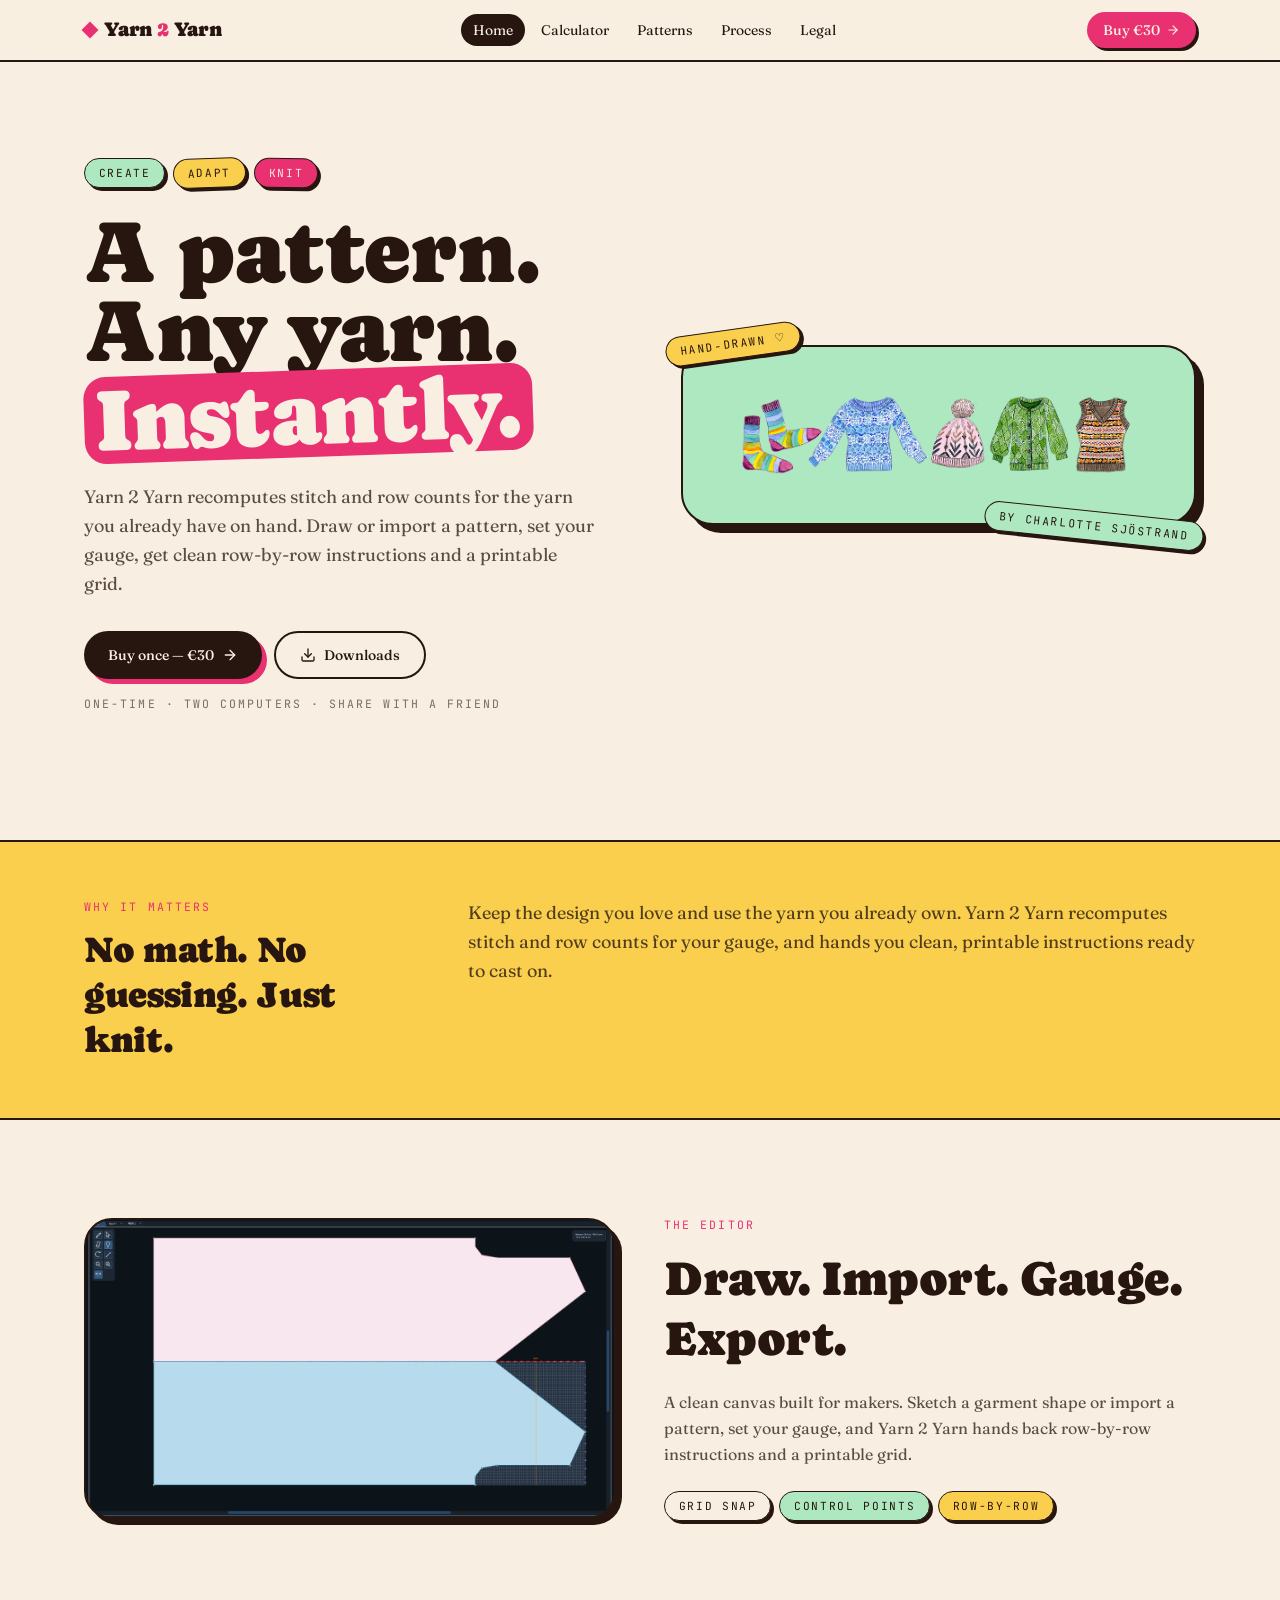
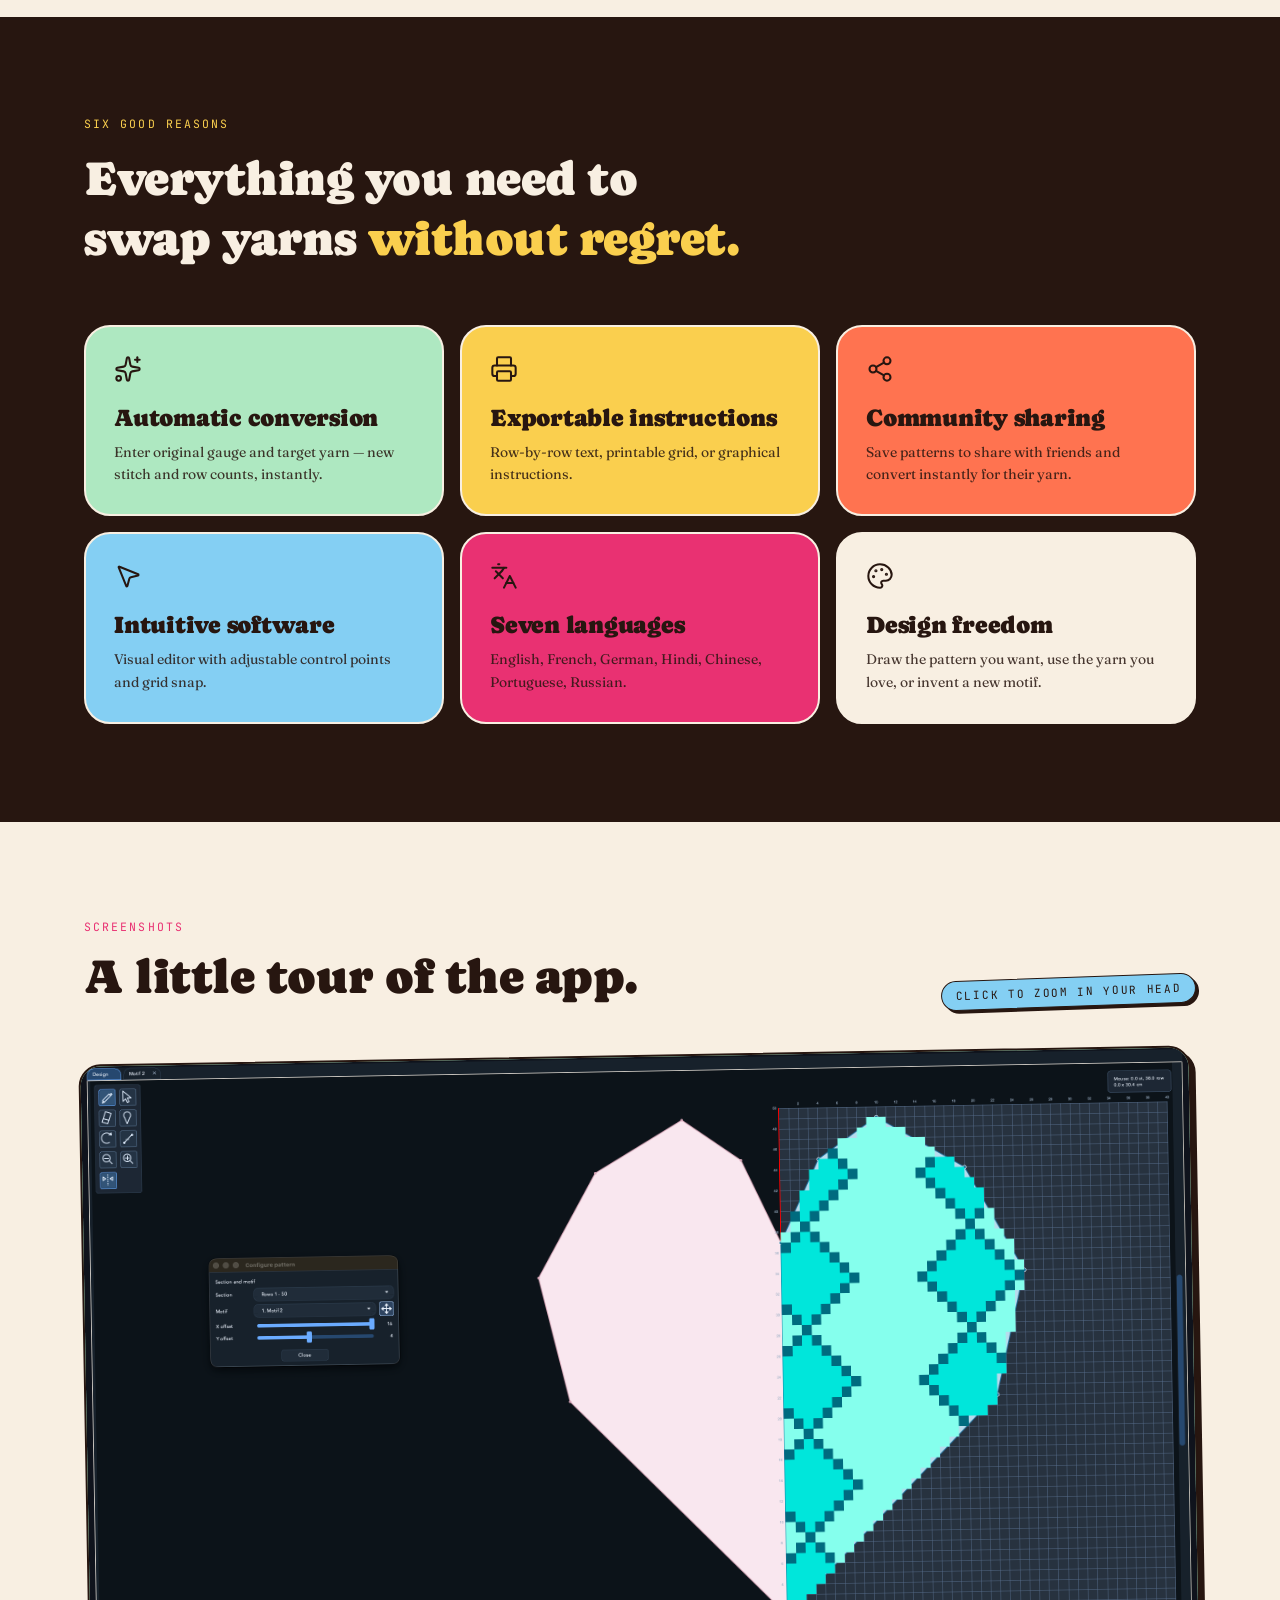
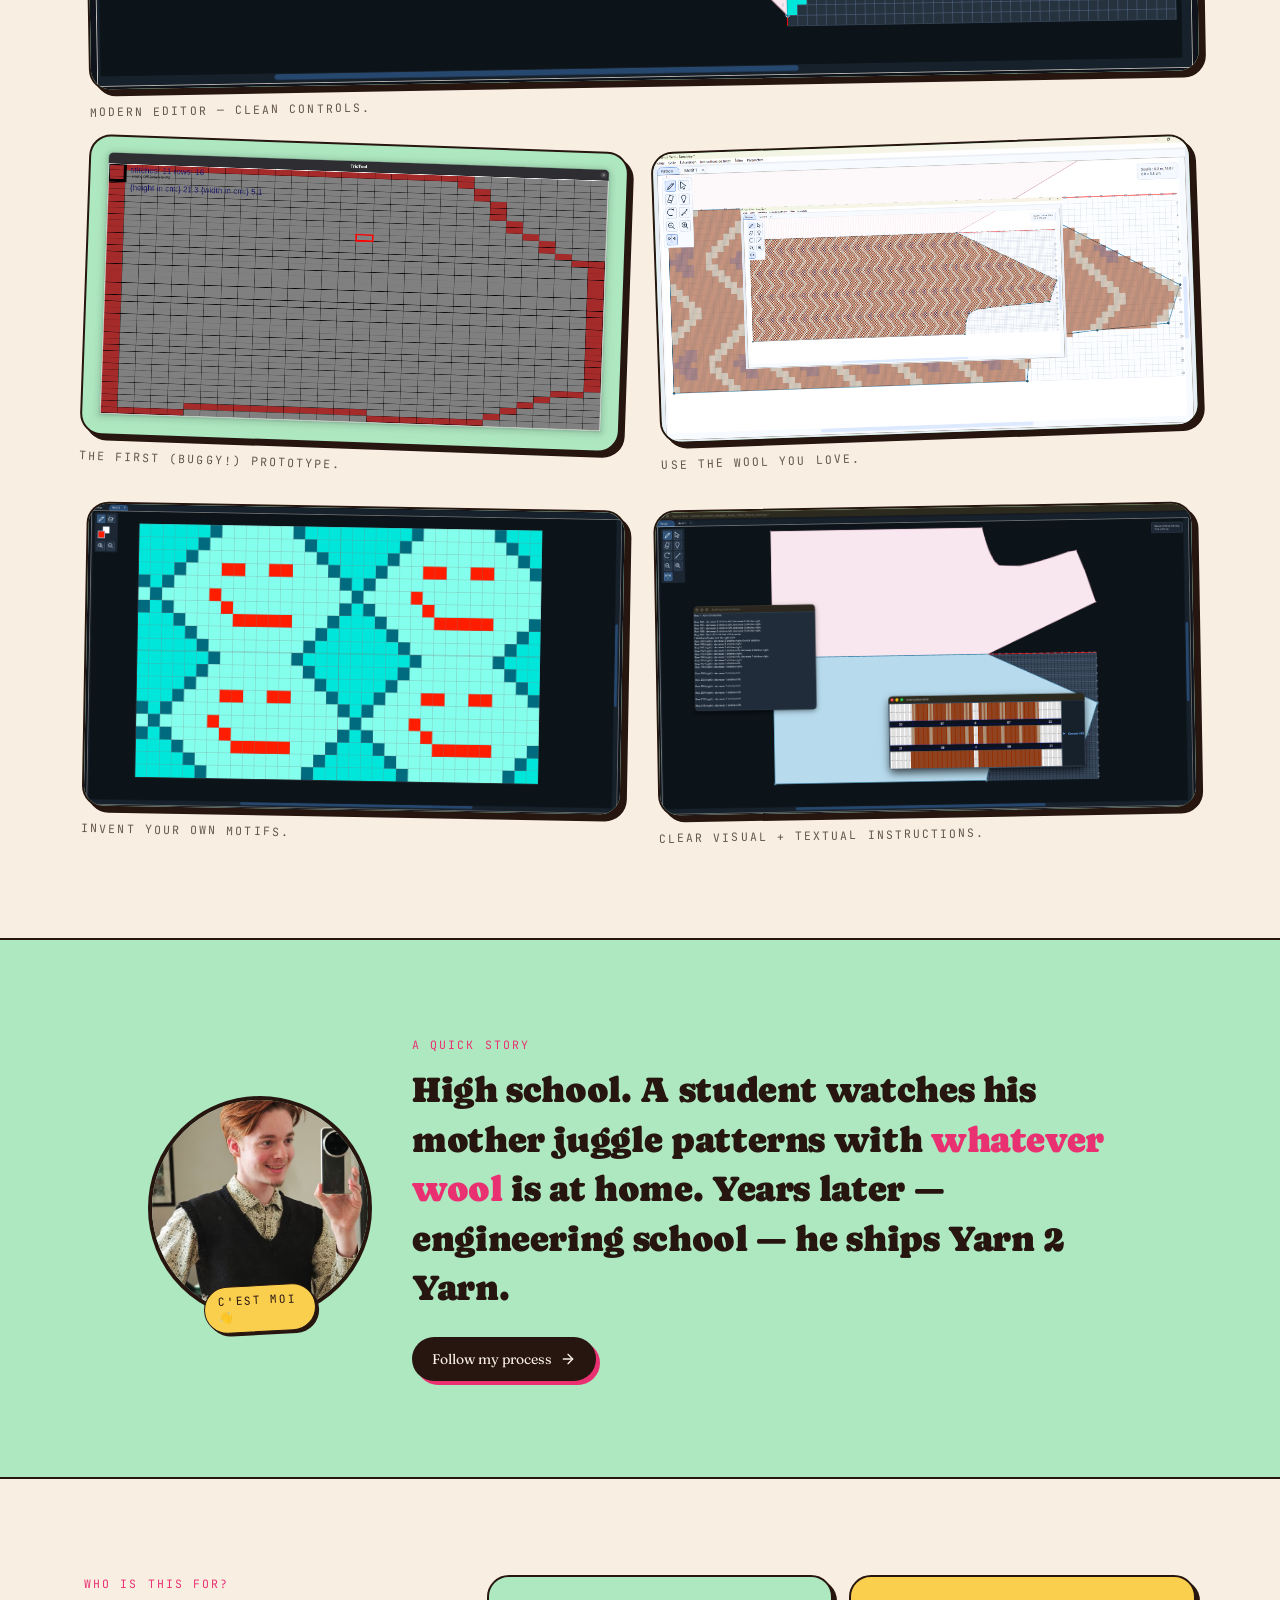
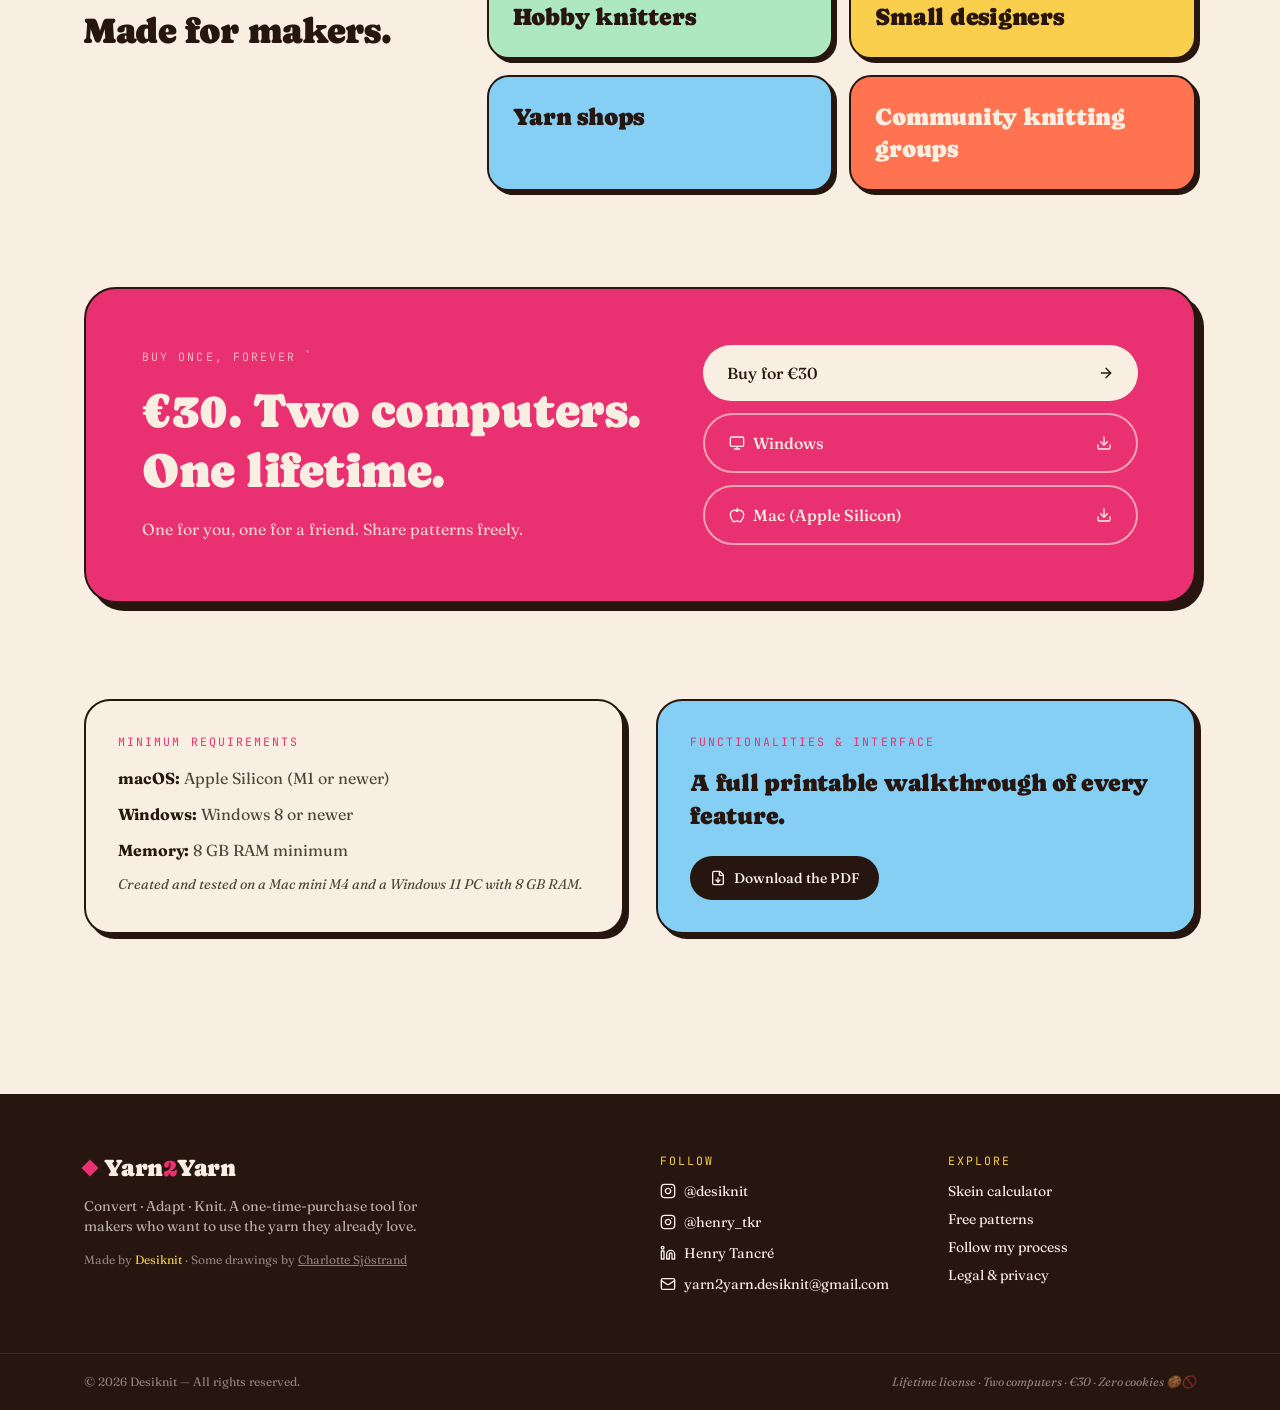
==== commit 08015c68: "2 index" ====
--- a/index.html
+++ b/index.html
@@ -181,6 +181,85 @@
   window.__flockDisabled = true;
   window.flock = { track: function () {}, identify: function () {}, page: function () {}, setUserId: function () {}, reset: function () {}, ready: function () { return Promise.resolve({ ok: true, simulated: true }); } };
   window.Flock = window.flock;
-</script><meta name="twitter:title" content="Yarn 2 Yarn — Any pattern, any yarn"><meta name="twitter:description" content="Convert · Adapt · Knit. A joyful desktop tool by Desiknit."></head><body><!--$--><div class="min-h-screen bg-cream text-ink"><header class="sticky top-0 z-40 border-b-2 border-ink bg-cream/90 backdrop-blur-md"><div class="mx-auto flex max-w-6xl items-center justify-between px-5 py-3"><a class="flex items-center gap-2 active" href="./" data-status="active" aria-current="page"><span class="inline-block h-3 w-3 rotate-45 bg-raspberry"></span><span class="font-display text-xl leading-none">Yarn<span class="text-raspberry">2</span>Yarn</span></a><nav class="hidden items-center gap-1 md:flex"><a class="rounded-full px-3 py-1.5 text-sm hover:bg-ink hover:text-cream transition bg-ink text-cream" href="./" data-status="active" aria-current="page">Home</a><a href="./calculator/" class="rounded-full px-3 py-1.5 text-sm hover:bg-ink hover:text-cream transition">Calculator</a><a href="./patterns/" class="rounded-full px-3 py-1.5 text-sm hover:bg-ink hover:text-cream transition">Patterns</a><a href="./process/" class="rounded-full px-3 py-1.5 text-sm hover:bg-ink hover:text-cream transition">Process</a><a href="./legal/" class="rounded-full px-3 py-1.5 text-sm hover:bg-ink hover:text-cream transition">Legal</a></nav><div class="flex items-center gap-2"><a href="https://yarn2yarn.lemonsqueezy.com/checkout/buy/22267c7e-5ff2-482f-9b16-f2206b3a0a4a?embed=1" class="hidden md:inline-flex items-center gap-1.5 rounded-full bg-raspberry px-4 py-2 text-sm font-medium text-cream shadow-[3px_3px_0_var(--ink)] transition hover:-translate-y-0.5">Buy €30 <svg xmlns="http://www.w3.org/2000/svg" width="24" height="24" viewBox="0 0 24 24" fill="none" stroke="currentColor" stroke-width="2" stroke-linecap="round" stroke-linejoin="round" class="lucide lucide-arrow-right h-3.5 w-3.5" aria-hidden="true"><path d="M5 12h14"></path><path d="m12 5 7 7-7 7"></path></svg></a><button aria-label="Menu" class="md:hidden rounded-full border-2 border-ink px-3 py-1.5 text-sm">Menu</button></div></div></header><main><section class="relative overflow-hidden"><div class="absolute inset-0 -z-10 opacity-40 [background-image:radial-gradient(var(--ink)_1px,transparent_1px)] [background-size:22px_22px]"></div><div class="mx-auto grid max-w-6xl gap-10 px-5 pt-14 pb-24 md:grid-cols-[1.05fr_1fr] md:gap-14 md:pt-24 md:pb-32 items-center"><div class="min-w-0"><div class="flex flex-wrap gap-2"><span class="sticker bg-mint">Convert</span><span class="sticker bg-butter -rotate-2">Adapt</span><span class="sticker bg-raspberry text-cream rotate-1">Knit</span></div><h1 class="mt-6 font-display text-[3.2rem] leading-[0.9] md:text-[5.5rem]">Any pattern.<br>Any yarn. <span class="inline-block -rotate-2 rounded-2xl bg-raspberry px-3 py-1 text-cream">Instantly.</span></h1><p class="mt-6 max-w-lg text-lg leading-relaxed text-ink/75">Yarn 2 Yarn recomputes stitch and row counts for the yarn you already have on hand. Draw or import a pattern, set your gauge, get clean row-by-row instructions and a printable grid.</p><div class="mt-8 flex flex-wrap items-center gap-3"><a href="https://yarn2yarn.lemonsqueezy.com/checkout/buy/22267c7e-5ff2-482f-9b16-f2206b3a0a4a?embed=1" class="group inline-flex items-center gap-2 rounded-full bg-ink px-6 py-3.5 text-sm font-medium text-cream shadow-[5px_5px_0_var(--raspberry)] transition hover:-translate-y-0.5 hover:shadow-[7px_7px_0_var(--raspberry)]">Buy once — €30<svg xmlns="http://www.w3.org/2000/svg" width="24" height="24" viewBox="0 0 24 24" fill="none" stroke="currentColor" stroke-width="2" stroke-linecap="round" stroke-linejoin="round" class="lucide lucide-arrow-right h-4 w-4 transition group-hover:translate-x-1" aria-hidden="true"><path d="M5 12h14"></path><path d="m12 5 7 7-7 7"></path></svg></a><a href="#download" class="inline-flex items-center gap-2 rounded-full border-2 border-ink px-6 py-3 text-sm font-medium hover:bg-butter transition"><svg xmlns="http://www.w3.org/2000/svg" width="24" height="24" viewBox="0 0 24 24" fill="none" stroke="currentColor" stroke-width="2" stroke-linecap="round" stroke-linejoin="round" class="lucide lucide-download h-4 w-4" aria-hidden="true"><path d="M12 15V3"></path><path d="M21 15v4a2 2 0 0 1-2 2H5a2 2 0 0 1-2-2v-4"></path><path d="m7 10 5 5 5-5"></path></svg> Downloads</a></div><p class="mt-4 font-mono-tag text-ink/60">One-time · Two computers · Share with a friend</p></div><div class="relative min-w-0"><div class="absolute -top-4 -left-4 hidden md:block sticker bg-butter rotate-[-8deg] z-10">Hand-drawn ♡</div><div class="absolute -bottom-4 -right-2 hidden md:block sticker bg-mint rotate-[6deg] z-10">by Charlotte Sjöstrand</div><div class="rounded-[2rem] border-2 border-ink bg-mint p-6 md:p-10 shadow-[8px_8px_0_var(--ink)]"><img src="images/pullspry2y.png" alt="Hand-drawn knitted garments" class="w-full h-auto"></div></div></div></section><section class="border-y-2 border-ink bg-butter"><div class="mx-auto grid max-w-6xl gap-10 px-5 py-14 md:grid-cols-3"><div><p class="font-mono-tag text-raspberry mb-3">Why it matters</p><h2 class="font-display text-4xl leading-tight">No math. No guessing. Just knit.</h2></div><p class="md:col-span-2 text-lg leading-relaxed text-ink/80">Keep the design you love and use the yarn you already own. Yarn 2 Yarn recomputes stitch and row counts for your gauge, and hands you clean, printable instructions ready to cast on.</p></div></section><section class="mx-auto max-w-6xl px-5 py-24"><div class="grid items-center gap-12 md:grid-cols-2"><div class="relative"><div class="absolute -inset-3 -z-10 rotate-1 rounded-[2rem] bg-coral"></div><div class="overflow-hidden rounded-[1.75rem] border-2 border-ink bg-ink shadow-[6px_6px_0_var(--ink)]"><img src="images/base.png" alt="Yarn 2 Yarn editor" class="w-full h-auto"></div></div><div class="min-w-0"><p class="font-mono-tag text-raspberry mb-4">The editor</p><h2 class="font-display text-5xl leading-tight">Draw. Import. Gauge. Export.</h2><p class="mt-5 leading-relaxed text-ink/75">A clean canvas built for makers. Sketch a garment shape or import a pattern, set your gauge, and Yarn 2 Yarn hands back row-by-row instructions and a printable grid.</p><div class="mt-6 flex flex-wrap gap-2"><span class="sticker">Grid snap</span><span class="sticker bg-mint">Control points</span><span class="sticker bg-butter">Row-by-row</span></div></div></div></section><section id="features" class="border-y-2 border-ink bg-ink text-cream"><div class="mx-auto max-w-6xl px-5 py-24"><div class="mb-14 max-w-2xl"><p class="font-mono-tag text-butter mb-4">Six good reasons</p><h2 class="font-display text-5xl leading-tight">Everything you need to swap yarns <em class="not-italic text-butter">without regret.</em></h2></div><div class="grid gap-4 sm:grid-cols-2 lg:grid-cols-3"><div class="bg-mint rounded-3xl border-2 border-cream p-7 text-ink transition hover:-translate-y-1 hover:rotate-[-0.5deg]"><svg xmlns="http://www.w3.org/2000/svg" width="24" height="24" viewBox="0 0 24 24" fill="none" stroke="currentColor" stroke-width="1.75" stroke-linecap="round" stroke-linejoin="round" class="lucide lucide-sparkles mb-5 h-7 w-7" aria-hidden="true"><path d="M11.017 2.814a1 1 0 0 1 1.966 0l1.051 5.558a2 2 0 0 0 1.594 1.594l5.558 1.051a1 1 0 0 1 0 1.966l-5.558 1.051a2 2 0 0 0-1.594 1.594l-1.051 5.558a1 1 0 0 1-1.966 0l-1.051-5.558a2 2 0 0 0-1.594-1.594l-5.558-1.051a1 1 0 0 1 0-1.966l5.558-1.051a2 2 0 0 0 1.594-1.594z"></path><path d="M20 2v4"></path><path d="M22 4h-4"></path><circle cx="4" cy="20" r="2"></circle></svg><h3 class="font-display text-2xl leading-tight">Automatic conversion</h3><p class="mt-2 text-sm leading-relaxed opacity-85">Enter original gauge and target yarn — new stitch and row counts, instantly.</p></div><div class="bg-butter rounded-3xl border-2 border-cream p-7 text-ink transition hover:-translate-y-1 hover:rotate-[-0.5deg]"><svg xmlns="http://www.w3.org/2000/svg" width="24" height="24" viewBox="0 0 24 24" fill="none" stroke="currentColor" stroke-width="1.75" stroke-linecap="round" stroke-linejoin="round" class="lucide lucide-printer mb-5 h-7 w-7" aria-hidden="true"><path d="M6 18H4a2 2 0 0 1-2-2v-5a2 2 0 0 1 2-2h16a2 2 0 0 1 2 2v5a2 2 0 0 1-2 2h-2"></path><path d="M6 9V3a1 1 0 0 1 1-1h10a1 1 0 0 1 1 1v6"></path><rect x="6" y="14" width="12" height="8" rx="1"></rect></svg><h3 class="font-display text-2xl leading-tight">Exportable instructions</h3><p class="mt-2 text-sm leading-relaxed opacity-85">Row-by-row text, printable grid, or graphical instructions.</p></div><div class="bg-coral text-cream rounded-3xl border-2 border-cream p-7 text-ink transition hover:-translate-y-1 hover:rotate-[-0.5deg]"><svg xmlns="http://www.w3.org/2000/svg" width="24" height="24" viewBox="0 0 24 24" fill="none" stroke="currentColor" stroke-width="1.75" stroke-linecap="round" stroke-linejoin="round" class="lucide lucide-share2 lucide-share-2 mb-5 h-7 w-7" aria-hidden="true"><circle cx="18" cy="5" r="3"></circle><circle cx="6" cy="12" r="3"></circle><circle cx="18" cy="19" r="3"></circle><line x1="8.59" x2="15.42" y1="13.51" y2="17.49"></line><line x1="15.41" x2="8.59" y1="6.51" y2="10.49"></line></svg><h3 class="font-display text-2xl leading-tight">Community sharing</h3><p class="mt-2 text-sm leading-relaxed opacity-85">Save patterns to share with friends and convert instantly for their yarn.</p></div><div class="bg-sky rounded-3xl border-2 border-cream p-7 text-ink transition hover:-translate-y-1 hover:rotate-[-0.5deg]"><svg xmlns="http://www.w3.org/2000/svg" width="24" height="24" viewBox="0 0 24 24" fill="none" stroke="currentColor" stroke-width="1.75" stroke-linecap="round" stroke-linejoin="round" class="lucide lucide-mouse-pointer2 lucide-mouse-pointer-2 mb-5 h-7 w-7" aria-hidden="true"><path d="M4.037 4.688a.495.495 0 0 1 .651-.651l16 6.5a.5.5 0 0 1-.063.947l-6.124 1.58a2 2 0 0 0-1.438 1.435l-1.579 6.126a.5.5 0 0 1-.947.063z"></path></svg><h3 class="font-display text-2xl leading-tight">Intuitive software</h3><p class="mt-2 text-sm leading-relaxed opacity-85">Visual editor with adjustable control points and grid snap.</p></div><div class="bg-raspberry text-cream rounded-3xl border-2 border-cream p-7 text-ink transition hover:-translate-y-1 hover:rotate-[-0.5deg]"><svg xmlns="http://www.w3.org/2000/svg" width="24" height="24" viewBox="0 0 24 24" fill="none" stroke="currentColor" stroke-width="1.75" stroke-linecap="round" stroke-linejoin="round" class="lucide lucide-languages mb-5 h-7 w-7" aria-hidden="true"><path d="m5 8 6 6"></path><path d="m4 14 6-6 2-3"></path><path d="M2 5h12"></path><path d="M7 2h1"></path><path d="m22 22-5-10-5 10"></path><path d="M14 18h6"></path></svg><h3 class="font-display text-2xl leading-tight">Seven languages</h3><p class="mt-2 text-sm leading-relaxed opacity-85">English, French, German, Hindi, Chinese, Portuguese, Russian.</p></div><div class="bg-cream rounded-3xl border-2 border-cream p-7 text-ink transition hover:-translate-y-1 hover:rotate-[-0.5deg]"><svg xmlns="http://www.w3.org/2000/svg" width="24" height="24" viewBox="0 0 24 24" fill="none" stroke="currentColor" stroke-width="1.75" stroke-linecap="round" stroke-linejoin="round" class="lucide lucide-palette mb-5 h-7 w-7" aria-hidden="true"><path d="M12 22a1 1 0 0 1 0-20 10 9 0 0 1 10 9 5 5 0 0 1-5 5h-2.25a1.75 1.75 0 0 0-1.4 2.8l.3.4a1.75 1.75 0 0 1-1.4 2.8z"></path><circle cx="13.5" cy="6.5" r=".5" fill="currentColor"></circle><circle cx="17.5" cy="10.5" r=".5" fill="currentColor"></circle><circle cx="6.5" cy="12.5" r=".5" fill="currentColor"></circle><circle cx="8.5" cy="7.5" r=".5" fill="currentColor"></circle></svg><h3 class="font-display text-2xl leading-tight">Design freedom</h3><p class="mt-2 text-sm leading-relaxed opacity-85">Draw the pattern you want, use the yarn you love, or invent a new motif.</p></div></div></div></section><section id="screenshots" class="mx-auto max-w-6xl px-5 py-24"><div class="mb-12 flex flex-wrap items-end justify-between gap-4"><div><p class="font-mono-tag text-raspberry mb-3">Screenshots</p><h2 class="font-display text-5xl leading-tight max-w-xl">A little tour of the app.</h2></div><span class="sticker bg-sky -rotate-2">click to zoom in your head</span></div><div class="grid gap-8 md:grid-cols-2"><figure class="group md:col-span-2 -rotate-1 transition hover:rotate-0"><div class="overflow-hidden rounded-2xl border-2 border-ink bg-mint shadow-[5px_5px_0_var(--ink)]"><img src="images/coeur.png" alt="Modern editor — clean controls." class="w-full h-auto transition duration-700 group-hover:scale-[1.03]"></div><figcaption class="mt-3 font-mono-tag text-ink/70">Modern editor — clean controls.</figcaption></figure><figure class="group  rotate-2 transition hover:rotate-0"><div class="overflow-hidden rounded-2xl border-2 border-ink bg-mint shadow-[5px_5px_0_var(--ink)]"><img src="images/3a223e2f-e6a6-42e1-8e61-f96dce5ef1c5.png" alt="The first (buggy!) prototype." class="w-full h-auto transition duration-700 group-hover:scale-[1.03]"></div><figcaption class="mt-3 font-mono-tag text-ink/70">The first (buggy!) prototype.</figcaption></figure><figure class="group  -rotate-2 transition hover:rotate-0"><div class="overflow-hidden rounded-2xl border-2 border-ink bg-mint shadow-[5px_5px_0_var(--ink)]"><img src="images/swap.png" alt="Use the wool you love." class="w-full h-auto transition duration-700 group-hover:scale-[1.03]"></div><figcaption class="mt-3 font-mono-tag text-ink/70">Use the wool you love.</figcaption></figure><figure class="group  rotate-1 transition hover:rotate-0"><div class="overflow-hidden rounded-2xl border-2 border-ink bg-mint shadow-[5px_5px_0_var(--ink)]"><img src="images/motif.png" alt="Invent your own motifs." class="w-full h-auto transition duration-700 group-hover:scale-[1.03]"></div><figcaption class="mt-3 font-mono-tag text-ink/70">Invent your own motifs.</figcaption></figure><figure class="group  -rotate-1 transition hover:rotate-0"><div class="overflow-hidden rounded-2xl border-2 border-ink bg-mint shadow-[5px_5px_0_var(--ink)]"><img src="images/Instructions.png" alt="Clear visual + textual instructions." class="w-full h-auto transition duration-700 group-hover:scale-[1.03]"></div><figcaption class="mt-3 font-mono-tag text-ink/70">Clear visual + textual instructions.</figcaption></figure></div></section><section id="story" class="border-y-2 border-ink bg-mint"><div class="mx-auto grid max-w-5xl gap-10 px-5 py-24 md:grid-cols-[auto_1fr] items-center"><div class="relative mx-auto md:mx-0"><div class="absolute -inset-2 rounded-full bg-raspberry -z-10 rotate-6"></div><img src="images/henry-wNBZG_Tc.jpg" alt="Henry, creator of Yarn 2 Yarn" class="h-44 w-44 rounded-full border-4 border-ink object-cover md:h-56 md:w-56"><span class="absolute -bottom-3 left-1/2 -translate-x-1/2 sticker bg-butter -rotate-3">c'est moi 👋</span></div><div><p class="font-mono-tag text-raspberry mb-3">A quick story</p><p class="font-display text-3xl leading-snug md:text-4xl">High school. A student watches his mother juggle patterns with <em class="not-italic text-raspberry">whatever wool</em> is at home. Years later — engineering school — he ships Yarn 2 Yarn.</p><a href="/process" class="mt-6 inline-flex items-center gap-2 rounded-full bg-ink px-5 py-3 text-sm text-cream shadow-[4px_4px_0_var(--raspberry)] transition hover:-translate-y-0.5">Follow my process <svg xmlns="http://www.w3.org/2000/svg" width="24" height="24" viewBox="0 0 24 24" fill="none" stroke="currentColor" stroke-width="2" stroke-linecap="round" stroke-linejoin="round" class="lucide lucide-arrow-right h-4 w-4" aria-hidden="true"><path d="M5 12h14"></path><path d="m12 5 7 7-7 7"></path></svg></a></div></div></section><section class="mx-auto max-w-6xl px-5 py-24"><div class="grid gap-12 md:grid-cols-[1fr_2fr]"><div><p class="font-mono-tag text-raspberry mb-4">Who is this for?</p><h2 class="font-display text-4xl leading-tight">Made for makers.</h2></div><div class="grid gap-4 sm:grid-cols-2"><div class="bg-mint rounded-2xl border-2 border-ink p-6 shadow-[4px_4px_0_var(--ink)] transition hover:-translate-y-1"><p class="font-display text-2xl">Hobby knitters</p></div><div class="bg-butter rounded-2xl border-2 border-ink p-6 shadow-[4px_4px_0_var(--ink)] transition hover:-translate-y-1"><p class="font-display text-2xl">Small designers</p></div><div class="bg-sky rounded-2xl border-2 border-ink p-6 shadow-[4px_4px_0_var(--ink)] transition hover:-translate-y-1"><p class="font-display text-2xl">Yarn shops</p></div><div class="bg-coral text-cream rounded-2xl border-2 border-ink p-6 shadow-[4px_4px_0_var(--ink)] transition hover:-translate-y-1"><p class="font-display text-2xl">Community knitting groups</p></div></div></div></section><section id="download" class="mx-auto max-w-6xl px-5 pb-24"><div class="relative overflow-hidden rounded-[2rem] border-2 border-ink bg-raspberry p-8 text-cream shadow-[8px_8px_0_var(--ink)] md:p-14"><div class="absolute inset-0 opacity-20 [background:radial-gradient(circle_at_20%_20%,#fff_1.5px,transparent_1.5px)] [background-size:22px_22px]"></div><div class="relative grid gap-10 md:grid-cols-[1.2fr_1fr] items-center"><div><p class="font-mono-tag text-cream/70 mb-4">Buy once, forever</p><h2 class="font-display text-5xl leading-tight">€30. Two computers. One lifetime.</h2><p class="mt-4 max-w-md text-cream/85">One for you, one for a friend. Share patterns freely.</p></div><div class="flex flex-col gap-3"><a href="https://yarn2yarn.lemonsqueezy.com/checkout/buy/22267c7e-5ff2-482f-9b16-f2206b3a0a4a?embed=1" class="inline-flex items-center justify-between rounded-full bg-cream px-6 py-4 font-medium text-ink hover:bg-butter transition">Buy for €30 <svg xmlns="http://www.w3.org/2000/svg" width="24" height="24" viewBox="0 0 24 24" fill="none" stroke="currentColor" stroke-width="2" stroke-linecap="round" stroke-linejoin="round" class="lucide lucide-arrow-right h-4 w-4" aria-hidden="true"><path d="M5 12h14"></path><path d="m12 5 7 7-7 7"></path></svg></a><a href="https://www.desiknit.com/download.html" class="inline-flex items-center justify-between rounded-full border-2 border-cream/60 px-6 py-4 font-medium hover:bg-cream/10 transition"><span class="inline-flex items-center gap-2"><svg xmlns="http://www.w3.org/2000/svg" width="24" height="24" viewBox="0 0 24 24" fill="none" stroke="currentColor" stroke-width="2" stroke-linecap="round" stroke-linejoin="round" class="lucide lucide-monitor h-4 w-4" aria-hidden="true"><rect width="20" height="14" x="2" y="3" rx="2"></rect><line x1="8" x2="16" y1="21" y2="21"></line><line x1="12" x2="12" y1="17" y2="21"></line></svg> Windows</span><svg xmlns="http://www.w3.org/2000/svg" width="24" height="24" viewBox="0 0 24 24" fill="none" stroke="currentColor" stroke-width="2" stroke-linecap="round" stroke-linejoin="round" class="lucide lucide-download h-4 w-4" aria-hidden="true"><path d="M12 15V3"></path><path d="M21 15v4a2 2 0 0 1-2 2H5a2 2 0 0 1-2-2v-4"></path><path d="m7 10 5 5 5-5"></path></svg></a><a href="https://github.com/rh-henry/yarn2yarn/releases/latest/download/Yarn2Yarn2.0.1.dmg" class="inline-flex items-center justify-between rounded-full border-2 border-cream/60 px-6 py-4 font-medium hover:bg-cream/10 transition"><span class="inline-flex items-center gap-2"><svg xmlns="http://www.w3.org/2000/svg" width="24" height="24" viewBox="0 0 24 24" fill="none" stroke="currentColor" stroke-width="2" stroke-linecap="round" stroke-linejoin="round" class="lucide lucide-apple h-4 w-4" aria-hidden="true"><path d="M12 6.528V3a1 1 0 0 1 1-1h0"></path><path d="M18.237 21A15 15 0 0 0 22 11a6 6 0 0 0-10-4.472A6 6 0 0 0 2 11a15.1 15.1 0 0 0 3.763 10 3 3 0 0 0 3.648.648 5.5 5.5 0 0 1 5.178 0A3 3 0 0 0 18.237 21"></path></svg> Mac (Apple Silicon)</span><svg xmlns="http://www.w3.org/2000/svg" width="24" height="24" viewBox="0 0 24 24" fill="none" stroke="currentColor" stroke-width="2" stroke-linecap="round" stroke-linejoin="round" class="lucide lucide-download h-4 w-4" aria-hidden="true"><path d="M12 15V3"></path><path d="M21 15v4a2 2 0 0 1-2 2H5a2 2 0 0 1-2-2v-4"></path><path d="m7 10 5 5 5-5"></path></svg></a></div></div></div></section><section class="mx-auto max-w-6xl px-5 pb-24 grid gap-8 md:grid-cols-2"><div class="rounded-3xl border-2 border-ink bg-cream p-8 shadow-[5px_5px_0_var(--ink)]"><p class="font-mono-tag text-raspberry mb-4">Minimum requirements</p><ul class="space-y-3 text-ink/80"><li><strong class="text-ink">macOS:</strong> Apple Silicon (M1 or newer)</li><li><strong class="text-ink">Windows:</strong> Windows 8 or newer</li><li><strong class="text-ink">Memory:</strong> 8 GB RAM minimum</li><li class="text-sm italic">Created and tested on a Mac mini M4 and a Windows 11 PC with 8 GB RAM.</li></ul></div><div class="flex flex-col justify-between rounded-3xl border-2 border-ink bg-sky p-8 shadow-[5px_5px_0_var(--ink)]"><div><p class="font-mono-tag text-raspberry mb-4">Functionalities & interface</p><p class="font-display text-2xl leading-snug">A full printable walkthrough of every feature.</p></div><a href="https://www.desiknit.com/preview.pdf" class="mt-6 inline-flex items-center gap-2 self-start rounded-full bg-ink px-5 py-3 text-sm font-medium text-cream hover:bg-raspberry transition"><svg xmlns="http://www.w3.org/2000/svg" width="24" height="24" viewBox="0 0 24 24" fill="none" stroke="currentColor" stroke-width="2" stroke-linecap="round" stroke-linejoin="round" class="lucide lucide-file-down h-4 w-4" aria-hidden="true"><path d="M6 22a2 2 0 0 1-2-2V4a2 2 0 0 1 2-2h8a2.4 2.4 0 0 1 1.704.706l3.588 3.588A2.4 2.4 0 0 1 20 8v12a2 2 0 0 1-2 2z"></path><path d="M14 2v5a1 1 0 0 0 1 1h5"></path><path d="M12 18v-6"></path><path d="m9 15 3 3 3-3"></path></svg> Download the PDF</a></div></section></main><footer class="mt-16 border-t-2 border-ink bg-ink text-cream"><div class="mx-auto grid max-w-6xl gap-10 px-5 py-14 md:grid-cols-4"><div class="md:col-span-2"><div class="flex items-center gap-2"><span class="inline-block h-3 w-3 rotate-45 bg-raspberry"></span><span class="font-display text-2xl">Yarn<span class="text-raspberry">2</span>Yarn</span></div><p class="mt-3 max-w-sm text-sm text-cream/70">Convert · Adapt · Knit. A one-time-purchase tool for makers who want to use the yarn they already love.</p><p class="mt-4 text-xs text-cream/50">Made by <span class="text-butter">Desiknit</span> · Some drawings by<!-- --> <a href="https://www.instagram.com/charlotte_sjostrand" class="underline hover:text-butter">Charlotte Sjöstrand</a></p></div><div><p class="font-mono-tag text-butter mb-3">Follow</p><ul class="space-y-2 text-sm"><li><a href="https://www.instagram.com/desiknit/" class="inline-flex items-center gap-2 hover:text-butter"><svg xmlns="http://www.w3.org/2000/svg" width="24" height="24" viewBox="0 0 24 24" fill="none" stroke="currentColor" stroke-width="2" stroke-linecap="round" stroke-linejoin="round" class="lucide lucide-instagram h-4 w-4" aria-hidden="true"><rect width="20" height="20" x="2" y="2" rx="5" ry="5"></rect><path d="M16 11.37A4 4 0 1 1 12.63 8 4 4 0 0 1 16 11.37z"></path><line x1="17.5" x2="17.51" y1="6.5" y2="6.5"></line></svg> @desiknit</a></li><li><a href="https://www.instagram.com/henry_tkr/" class="inline-flex items-center gap-2 hover:text-butter"><svg xmlns="http://www.w3.org/2000/svg" width="24" height="24" viewBox="0 0 24 24" fill="none" stroke="currentColor" stroke-width="2" stroke-linecap="round" stroke-linejoin="round" class="lucide lucide-instagram h-4 w-4" aria-hidden="true"><rect width="20" height="20" x="2" y="2" rx="5" ry="5"></rect><path d="M16 11.37A4 4 0 1 1 12.63 8 4 4 0 0 1 16 11.37z"></path><line x1="17.5" x2="17.51" y1="6.5" y2="6.5"></line></svg> @henry_tkr</a></li><li><a href="https://www.linkedin.com/in/henry-tancré-1b995a37a" class="inline-flex items-center gap-2 hover:text-butter"><svg xmlns="http://www.w3.org/2000/svg" width="24" height="24" viewBox="0 0 24 24" fill="none" stroke="currentColor" stroke-width="2" stroke-linecap="round" stroke-linejoin="round" class="lucide lucide-linkedin h-4 w-4" aria-hidden="true"><path d="M16 8a6 6 0 0 1 6 6v7h-4v-7a2 2 0 0 0-2-2 2 2 0 0 0-2 2v7h-4v-7a6 6 0 0 1 6-6z"></path><rect width="4" height="12" x="2" y="9"></rect><circle cx="4" cy="4" r="2"></circle></svg> Henry Tancré</a></li><li><a href="mailto:yarn2yarn.desiknit@gmail.com" class="inline-flex items-center gap-2 hover:text-butter"><svg xmlns="http://www.w3.org/2000/svg" width="24" height="24" viewBox="0 0 24 24" fill="none" stroke="currentColor" stroke-width="2" stroke-linecap="round" stroke-linejoin="round" class="lucide lucide-mail h-4 w-4" aria-hidden="true"><path d="m22 7-8.991 5.727a2 2 0 0 1-2.009 0L2 7"></path><rect x="2" y="4" width="20" height="16" rx="2"></rect></svg> yarn2yarn.desiknit@gmail.com</a></li></ul></div><div><p class="font-mono-tag text-butter mb-3">Explore</p><ul class="space-y-2 text-sm"><li><a href="/calculator" class="hover:text-butter">Skein calculator</a></li><li><a href="/patterns" class="hover:text-butter">Free patterns</a></li><li><a href="/process" class="hover:text-butter">Follow my process</a></li><li><a href="/legal" class="hover:text-butter">Legal & privacy</a></li></ul></div></div><div class="border-t border-cream/10"><div class="mx-auto flex max-w-6xl flex-wrap items-center justify-between gap-3 px-5 py-5 text-xs text-cream/50"><span>© <!-- -->2026<!-- --> Desiknit — All rights reserved.</span><span class="italic">Lifetime license · Two computers · €30 · Zero cookies 🍪🚫</span></div></div></footer></div><!--/$-->
+</script>
+<meta name="twitter:title" content="Yarn 2 Yarn - A pattern, a yarn">
+<meta name="twitter:description" content="Create · Adapt · Knit. A joyful desktop tool by Desiknit.">
+</head>
+<body>
+	<!--$-->
+	<div class="min-h-screen bg-cream text-ink">
+		<header class="sticky top-0 z-40 border-b-2 border-ink bg-cream/90 backdrop-blur-md">
+			<div class="mx-auto flex max-w-6xl items-center justify-between px-5 py-3">
+				<a class="flex items-center gap-2 active" href="./" data-status="active" aria-current="page">
+					<span class="inline-block h-3 w-3 rotate-45 bg-raspberry">
+					</span>
+					<span class="font-display text-xl leading-none">
+						Yarn
+						<span class="text-raspberry">
+							2
+						</span>
+						Yarn
+					</span>
+				</a>
+				<nav class="hidden items-center gap-1 md:flex">
+					<a class="rounded-full px-3 py-1.5 text-sm hover:bg-ink hover:text-cream transition bg-ink text-cream" href="./" data-status="active" aria-current="page">
+						Home
+					</a>
+					<a href="./calculator/" class="rounded-full px-3 py-1.5 text-sm hover:bg-ink hover:text-cream transition">
+						Calculator
+					</a>
+					<a href="./patterns/" class="rounded-full px-3 py-1.5 text-sm hover:bg-ink hover:text-cream transition">
+						Patterns
+					</a>
+					<a href="./process/" class="rounded-full px-3 py-1.5 text-sm hover:bg-ink hover:text-cream transition">
+						Process
+					</a>
+					<a href="./legal/" class="rounded-full px-3 py-1.5 text-sm hover:bg-ink hover:text-cream transition">
+						Legal
+					</a>
+				</nav>
+				<div class="flex items-center gap-2">
+					<a href="https://yarn2yarn.lemonsqueezy.com/checkout/buy/22267c7e-5ff2-482f-9b16-f2206b3a0a4a?embed=1" class="hidden md:inline-flex items-center gap-1.5 rounded-full bg-raspberry px-4 py-2 text-sm font-medium text-cream shadow-[3px_3px_0_var(--ink)] transition hover:-translate-y-0.5">
+						Buy €30 
+						<svg xmlns="http://www.w3.org/2000/svg" width="24" height="24" viewBox="0 0 24 24" fill="none" stroke="currentColor" stroke-width="2" stroke-linecap="round" stroke-linejoin="round" class="lucide lucide-arrow-right h-3.5 w-3.5" aria-hidden="true">
+							<path d="M5 12h14">
+							</path>
+							<path d="m12 5 7 7-7 7">
+							</path>
+						</svg>
+					</a>
+					<button aria-label="Menu" class="md:hidden rounded-full border-2 border-ink px-3 py-1.5 text-sm">
+						Menu
+					</button>
+				</div>
+			</div>
+		</header>
+		<main>
+			<section class="relative overflow-hidden">
+				<div class="absolute inset-0 -z-10 opacity-40 [background-image:radial-gradient(var(--ink)_1px,transparent_1px)] [background-size:22px_22px]">
+				</div>
+				<div class="mx-auto grid max-w-6xl gap-10 px-5 pt-14 pb-24 md:grid-cols-[1.05fr_1fr] md:gap-14 md:pt-24 md:pb-32 items-center">
+					<div class="min-w-0">
+						<div class="flex flex-wrap gap-2">
+							<span class="sticker bg-mint">
+								Create
+							</span>
+							<span class="sticker bg-butter -rotate-2">
+								Adapt
+							</span>
+							<span class="sticker bg-raspberry text-cream rotate-1">
+								Knit
+							</span>
+						</div>
+						<h1 class="mt-6 font-display text-[3.2rem] leading-[0.9] md:text-[5.5rem]">
+							A pattern.
+							<br>
+							Any yarn. 
+							<span class="inline-block -rotate-2 rounded-2xl bg-raspberry px-3 py-1 text-cream">
+								Instantly.
+							</span>
+						</h1>
+						<p class="mt-6 max-w-lg text-lg leading-relaxed text-ink/75">
+							Yarn 2 Yarn recomputes stitch and row counts for the yarn you already have on hand. Draw or import a pattern, set your gauge, get clean row-by-row instructions and a printable grid.</p><div class="mt-8 flex flex-wrap items-center gap-3"><a href="https://yarn2yarn.lemonsqueezy.com/checkout/buy/22267c7e-5ff2-482f-9b16-f2206b3a0a4a?embed=1" class="group inline-flex items-center gap-2 rounded-full bg-ink px-6 py-3.5 text-sm font-medium text-cream shadow-[5px_5px_0_var(--raspberry)] transition hover:-translate-y-0.5 hover:shadow-[7px_7px_0_var(--raspberry)]">Buy once — €30<svg xmlns="http://www.w3.org/2000/svg" width="24" height="24" viewBox="0 0 24 24" fill="none" stroke="currentColor" stroke-width="2" stroke-linecap="round" stroke-linejoin="round" class="lucide lucide-arrow-right h-4 w-4 transition group-hover:translate-x-1" aria-hidden="true"><path d="M5 12h14"></path><path d="m12 5 7 7-7 7"></path></svg></a><a href="#download" class="inline-flex items-center gap-2 rounded-full border-2 border-ink px-6 py-3 text-sm font-medium hover:bg-butter transition"><svg xmlns="http://www.w3.org/2000/svg" width="24" height="24" viewBox="0 0 24 24" fill="none" stroke="currentColor" stroke-width="2" stroke-linecap="round" stroke-linejoin="round" class="lucide lucide-download h-4 w-4" aria-hidden="true"><path d="M12 15V3"></path><path d="M21 15v4a2 2 0 0 1-2 2H5a2 2 0 0 1-2-2v-4"></path><path d="m7 10 5 5 5-5"></path></svg> Downloads</a></div><p class="mt-4 font-mono-tag text-ink/60">One-time · Two computers · Share with a friend</p></div><div class="relative min-w-0"><div class="absolute -top-4 -left-4 hidden md:block sticker bg-butter rotate-[-8deg] z-10">Hand-drawn ♡</div><div class="absolute -bottom-4 -right-2 hidden md:block sticker bg-mint rotate-[6deg] z-10">by Charlotte Sjöstrand</div><div class="rounded-[2rem] border-2 border-ink bg-mint p-6 md:p-10 shadow-[8px_8px_0_var(--ink)]"><img src="images/pullspry2y.png" alt="Hand-drawn knitted garments" class="w-full h-auto"></div></div></div></section><section class="border-y-2 border-ink bg-butter"><div class="mx-auto grid max-w-6xl gap-10 px-5 py-14 md:grid-cols-3"><div><p class="font-mono-tag text-raspberry mb-3">Why it matters</p><h2 class="font-display text-4xl leading-tight">No math. No guessing. Just knit.</h2></div><p class="md:col-span-2 text-lg leading-relaxed text-ink/80">Keep the design you love and use the yarn you already own. Yarn 2 Yarn recomputes stitch and row counts for your gauge, and hands you clean, printable instructions ready to cast on.</p></div></section><section class="mx-auto max-w-6xl px-5 py-24"><div class="grid items-center gap-12 md:grid-cols-2"><div class="relative"><div class="absolute -inset-3 -z-10 rotate-1 rounded-[2rem] bg-coral"></div><div class="overflow-hidden rounded-[1.75rem] border-2 border-ink bg-ink shadow-[6px_6px_0_var(--ink)]"><img src="images/base.png" alt="Yarn 2 Yarn editor" class="w-full h-auto"></div></div><div class="min-w-0"><p class="font-mono-tag text-raspberry mb-4">The editor</p><h2 class="font-display text-5xl leading-tight">Draw. Import. Gauge. Export.</h2><p class="mt-5 leading-relaxed text-ink/75">A clean canvas built for makers. Sketch a garment shape or import a pattern, set your gauge, and Yarn 2 Yarn hands back row-by-row instructions and a printable grid.</p><div class="mt-6 flex flex-wrap gap-2"><span class="sticker">Grid snap</span><span class="sticker bg-mint">Control points</span><span class="sticker bg-butter">Row-by-row</span></div></div></div></section><section id="features" class="border-y-2 border-ink bg-ink text-cream"><div class="mx-auto max-w-6xl px-5 py-24"><div class="mb-14 max-w-2xl"><p class="font-mono-tag text-butter mb-4">Six good reasons</p><h2 class="font-display text-5xl leading-tight">Everything you need to swap yarns <em class="not-italic text-butter">without regret.</em></h2></div><div class="grid gap-4 sm:grid-cols-2 lg:grid-cols-3"><div class="bg-mint rounded-3xl border-2 border-cream p-7 text-ink transition hover:-translate-y-1 hover:rotate-[-0.5deg]"><svg xmlns="http://www.w3.org/2000/svg" width="24" height="24" viewBox="0 0 24 24" fill="none" stroke="currentColor" stroke-width="1.75" stroke-linecap="round" stroke-linejoin="round" class="lucide lucide-sparkles mb-5 h-7 w-7" aria-hidden="true"><path d="M11.017 2.814a1 1 0 0 1 1.966 0l1.051 5.558a2 2 0 0 0 1.594 1.594l5.558 1.051a1 1 0 0 1 0 1.966l-5.558 1.051a2 2 0 0 0-1.594 1.594l-1.051 5.558a1 1 0 0 1-1.966 0l-1.051-5.558a2 2 0 0 0-1.594-1.594l-5.558-1.051a1 1 0 0 1 0-1.966l5.558-1.051a2 2 0 0 0 1.594-1.594z"></path><path d="M20 2v4"></path><path d="M22 4h-4"></path><circle cx="4" cy="20" r="2"></circle></svg><h3 class="font-display text-2xl leading-tight">Automatic conversion</h3><p class="mt-2 text-sm leading-relaxed opacity-85">Enter original gauge and target yarn — new stitch and row counts, instantly.</p></div><div class="bg-butter rounded-3xl border-2 border-cream p-7 text-ink transition hover:-translate-y-1 hover:rotate-[-0.5deg]"><svg xmlns="http://www.w3.org/2000/svg" width="24" height="24" viewBox="0 0 24 24" fill="none" stroke="currentColor" stroke-width="1.75" stroke-linecap="round" stroke-linejoin="round" class="lucide lucide-printer mb-5 h-7 w-7" aria-hidden="true"><path d="M6 18H4a2 2 0 0 1-2-2v-5a2 2 0 0 1 2-2h16a2 2 0 0 1 2 2v5a2 2 0 0 1-2 2h-2"></path><path d="M6 9V3a1 1 0 0 1 1-1h10a1 1 0 0 1 1 1v6"></path><rect x="6" y="14" width="12" height="8" rx="1"></rect></svg><h3 class="font-display text-2xl leading-tight">Exportable instructions</h3><p class="mt-2 text-sm leading-relaxed opacity-85">Row-by-row text, printable grid, or graphical instructions.</p></div><div class="bg-coral text-cream rounded-3xl border-2 border-cream p-7 text-ink transition hover:-translate-y-1 hover:rotate-[-0.5deg]"><svg xmlns="http://www.w3.org/2000/svg" width="24" height="24" viewBox="0 0 24 24" fill="none" stroke="currentColor" stroke-width="1.75" stroke-linecap="round" stroke-linejoin="round" class="lucide lucide-share2 lucide-share-2 mb-5 h-7 w-7" aria-hidden="true"><circle cx="18" cy="5" r="3"></circle><circle cx="6" cy="12" r="3"></circle><circle cx="18" cy="19" r="3"></circle><line x1="8.59" x2="15.42" y1="13.51" y2="17.49"></line><line x1="15.41" x2="8.59" y1="6.51" y2="10.49"></line></svg><h3 class="font-display text-2xl leading-tight">Community sharing</h3><p class="mt-2 text-sm leading-relaxed opacity-85">Save patterns to share with friends and convert instantly for their yarn.</p></div><div class="bg-sky rounded-3xl border-2 border-cream p-7 text-ink transition hover:-translate-y-1 hover:rotate-[-0.5deg]"><svg xmlns="http://www.w3.org/2000/svg" width="24" height="24" viewBox="0 0 24 24" fill="none" stroke="currentColor" stroke-width="1.75" stroke-linecap="round" stroke-linejoin="round" class="lucide lucide-mouse-pointer2 lucide-mouse-pointer-2 mb-5 h-7 w-7" aria-hidden="true"><path d="M4.037 4.688a.495.495 0 0 1 .651-.651l16 6.5a.5.5 0 0 1-.063.947l-6.124 1.58a2 2 0 0 0-1.438 1.435l-1.579 6.126a.5.5 0 0 1-.947.063z"></path></svg><h3 class="font-display text-2xl leading-tight">Intuitive software</h3><p class="mt-2 text-sm leading-relaxed opacity-85">Visual editor with adjustable control points and grid snap.</p></div><div class="bg-raspberry text-cream rounded-3xl border-2 border-cream p-7 text-ink transition hover:-translate-y-1 hover:rotate-[-0.5deg]"><svg xmlns="http://www.w3.org/2000/svg" width="24" height="24" viewBox="0 0 24 24" fill="none" stroke="currentColor" stroke-width="1.75" stroke-linecap="round" stroke-linejoin="round" class="lucide lucide-languages mb-5 h-7 w-7" aria-hidden="true"><path d="m5 8 6 6"></path><path d="m4 14 6-6 2-3"></path><path d="M2 5h12"></path><path d="M7 2h1"></path><path d="m22 22-5-10-5 10"></path><path d="M14 18h6"></path></svg><h3 class="font-display text-2xl leading-tight">Seven languages</h3><p class="mt-2 text-sm leading-relaxed opacity-85">English, French, German, Hindi, Chinese, Portuguese, Russian.</p></div><div class="bg-cream rounded-3xl border-2 border-cream p-7 text-ink transition hover:-translate-y-1 hover:rotate-[-0.5deg]"><svg xmlns="http://www.w3.org/2000/svg" width="24" height="24" viewBox="0 0 24 24" fill="none" stroke="currentColor" stroke-width="1.75" stroke-linecap="round" stroke-linejoin="round" class="lucide lucide-palette mb-5 h-7 w-7" aria-hidden="true"><path d="M12 22a1 1 0 0 1 0-20 10 9 0 0 1 10 9 5 5 0 0 1-5 5h-2.25a1.75 1.75 0 0 0-1.4 2.8l.3.4a1.75 1.75 0 0 1-1.4 2.8z"></path><circle cx="13.5" cy="6.5" r=".5" fill="currentColor"></circle><circle cx="17.5" cy="10.5" r=".5" fill="currentColor"></circle><circle cx="6.5" cy="12.5" r=".5" fill="currentColor"></circle><circle cx="8.5" cy="7.5" r=".5" fill="currentColor"></circle></svg><h3 class="font-display text-2xl leading-tight">Design freedom</h3><p class="mt-2 text-sm leading-relaxed opacity-85">Draw the pattern you want, use the yarn you love, or invent a new motif.</p></div></div></div></section><section id="screenshots" class="mx-auto max-w-6xl px-5 py-24"><div class="mb-12 flex flex-wrap items-end justify-between gap-4"><div><p class="font-mono-tag text-raspberry mb-3">Screenshots</p><h2 class="font-display text-5xl leading-tight max-w-xl">A little tour of the app.</h2></div><span class="sticker bg-sky -rotate-2">click to zoom in your head</span></div><div class="grid gap-8 md:grid-cols-2"><figure class="group md:col-span-2 -rotate-1 transition hover:rotate-0"><div class="overflow-hidden rounded-2xl border-2 border-ink bg-mint shadow-[5px_5px_0_var(--ink)]"><img src="images/coeur.png" alt="Modern editor — clean controls." class="w-full h-auto transition duration-700 group-hover:scale-[1.03]"></div><figcaption class="mt-3 font-mono-tag text-ink/70">Modern editor — clean controls.</figcaption></figure><figure class="group  rotate-2 transition hover:rotate-0"><div class="overflow-hidden rounded-2xl border-2 border-ink bg-mint shadow-[5px_5px_0_var(--ink)]"><img src="images/3a223e2f-e6a6-42e1-8e61-f96dce5ef1c5.png" alt="The first (buggy!) prototype." class="w-full h-auto transition duration-700 group-hover:scale-[1.03]"></div><figcaption class="mt-3 font-mono-tag text-ink/70">The first (buggy!) prototype.</figcaption></figure><figure class="group  -rotate-2 transition hover:rotate-0"><div class="overflow-hidden rounded-2xl border-2 border-ink bg-mint shadow-[5px_5px_0_var(--ink)]"><img src="images/swap.png" alt="Use the wool you love." class="w-full h-auto transition duration-700 group-hover:scale-[1.03]"></div><figcaption class="mt-3 font-mono-tag text-ink/70">Use the wool you love.</figcaption></figure><figure class="group  rotate-1 transition hover:rotate-0"><div class="overflow-hidden rounded-2xl border-2 border-ink bg-mint shadow-[5px_5px_0_var(--ink)]"><img src="images/motif.png" alt="Invent your own motifs." class="w-full h-auto transition duration-700 group-hover:scale-[1.03]"></div><figcaption class="mt-3 font-mono-tag text-ink/70">Invent your own motifs.</figcaption></figure><figure class="group  -rotate-1 transition hover:rotate-0"><div class="overflow-hidden rounded-2xl border-2 border-ink bg-mint shadow-[5px_5px_0_var(--ink)]"><img src="images/Instructions.png" alt="Clear visual + textual instructions." class="w-full h-auto transition duration-700 group-hover:scale-[1.03]"></div><figcaption class="mt-3 font-mono-tag text-ink/70">Clear visual + textual instructions.</figcaption></figure></div></section><section id="story" class="border-y-2 border-ink bg-mint"><div class="mx-auto grid max-w-5xl gap-10 px-5 py-24 md:grid-cols-[auto_1fr] items-center"><div class="relative mx-auto md:mx-0"><div class="absolute -inset-2 rounded-full bg-raspberry -z-10 rotate-6"></div><img src="images/henry-wNBZG_Tc.jpg" alt="Henry, creator of Yarn 2 Yarn" class="h-44 w-44 rounded-full border-4 border-ink object-cover md:h-56 md:w-56"><span class="absolute -bottom-3 left-1/2 -translate-x-1/2 sticker bg-butter -rotate-3">c'est moi 👋</span></div><div><p class="font-mono-tag text-raspberry mb-3">A quick story</p><p class="font-display text-3xl leading-snug md:text-4xl">High school. A student watches his mother juggle patterns with <em class="not-italic text-raspberry">whatever wool</em> is at home. Years later — engineering school — he ships Yarn 2 Yarn.</p><a href="/process" class="mt-6 inline-flex items-center gap-2 rounded-full bg-ink px-5 py-3 text-sm text-cream shadow-[4px_4px_0_var(--raspberry)] transition hover:-translate-y-0.5">Follow my process <svg xmlns="http://www.w3.org/2000/svg" width="24" height="24" viewBox="0 0 24 24" fill="none" stroke="currentColor" stroke-width="2" stroke-linecap="round" stroke-linejoin="round" class="lucide lucide-arrow-right h-4 w-4" aria-hidden="true"><path d="M5 12h14"></path><path d="m12 5 7 7-7 7"></path></svg></a></div></div></section><section class="mx-auto max-w-6xl px-5 py-24"><div class="grid gap-12 md:grid-cols-[1fr_2fr]"><div><p class="font-mono-tag text-raspberry mb-4">Who is this for?</p><h2 class="font-display text-4xl leading-tight">Made for makers.</h2></div><div class="grid gap-4 sm:grid-cols-2"><div class="bg-mint rounded-2xl border-2 border-ink p-6 shadow-[4px_4px_0_var(--ink)] transition hover:-translate-y-1"><p class="font-display text-2xl">Hobby knitters</p></div><div class="bg-butter rounded-2xl border-2 border-ink p-6 shadow-[4px_4px_0_var(--ink)] transition hover:-translate-y-1"><p class="font-display text-2xl">Small designers</p></div><div class="bg-sky rounded-2xl border-2 border-ink p-6 shadow-[4px_4px_0_var(--ink)] transition hover:-translate-y-1"><p class="font-display text-2xl">Yarn shops</p></div><div class="bg-coral text-cream rounded-2xl border-2 border-ink p-6 shadow-[4px_4px_0_var(--ink)] transition hover:-translate-y-1"><p class="font-display text-2xl">Community knitting groups</p></div></div></div></section><section id="download" class="mx-auto max-w-6xl px-5 pb-24"><div class="relative overflow-hidden rounded-[2rem] border-2 border-ink bg-raspberry p-8 text-cream shadow-[8px_8px_0_var(--ink)] md:p-14"><div class="absolute inset-0 opacity-20 [background:radial-gradient(circle_at_20%_20%,#fff_1.5px,transparent_1.5px)] [background-size:22px_22px]"></div><div class="relative grid gap-10 md:grid-cols-[1.2fr_1fr] items-center"><div><p class="font-mono-tag text-cream/70 mb-4">Buy once, forever</p><h2 class="font-display text-5xl leading-tight">€30. Two computers. One lifetime.</h2><p class="mt-4 max-w-md text-cream/85">One for you, one for a friend. Share patterns freely.</p></div><div class="flex flex-col gap-3"><a href="https://yarn2yarn.lemonsqueezy.com/checkout/buy/22267c7e-5ff2-482f-9b16-f2206b3a0a4a?embed=1" class="inline-flex items-center justify-between rounded-full bg-cream px-6 py-4 font-medium text-ink hover:bg-butter transition">Buy for €30 <svg xmlns="http://www.w3.org/2000/svg" width="24" height="24" viewBox="0 0 24 24" fill="none" stroke="currentColor" stroke-width="2" stroke-linecap="round" stroke-linejoin="round" class="lucide lucide-arrow-right h-4 w-4" aria-hidden="true"><path d="M5 12h14"></path><path d="m12 5 7 7-7 7"></path></svg></a><a href="https://www.desiknit.com/download.html" class="inline-flex items-center justify-between rounded-full border-2 border-cream/60 px-6 py-4 font-medium hover:bg-cream/10 transition"><span class="inline-flex items-center gap-2"><svg xmlns="http://www.w3.org/2000/svg" width="24" height="24" viewBox="0 0 24 24" fill="none" stroke="currentColor" stroke-width="2" stroke-linecap="round" stroke-linejoin="round" class="lucide lucide-monitor h-4 w-4" aria-hidden="true"><rect width="20" height="14" x="2" y="3" rx="2"></rect><line x1="8" x2="16" y1="21" y2="21"></line><line x1="12" x2="12" y1="17" y2="21"></line></svg> Windows</span><svg xmlns="http://www.w3.org/2000/svg" width="24" height="24" viewBox="0 0 24 24" fill="none" stroke="currentColor" stroke-width="2" stroke-linecap="round" stroke-linejoin="round" class="lucide lucide-download h-4 w-4" aria-hidden="true"><path d="M12 15V3"></path><path d="M21 15v4a2 2 0 0 1-2 2H5a2 2 0 0 1-2-2v-4"></path><path d="m7 10 5 5 5-5"></path></svg></a><a href="https://github.com/rh-henry/yarn2yarn/releases/latest/download/Yarn2Yarn2.0.1.dmg" class="inline-flex items-center justify-between rounded-full border-2 border-cream/60 px-6 py-4 font-medium hover:bg-cream/10 transition"><span class="inline-flex items-center gap-2"><svg xmlns="http://www.w3.org/2000/svg" width="24" height="24" viewBox="0 0 24 24" fill="none" stroke="currentColor" stroke-width="2" stroke-linecap="round" stroke-linejoin="round" class="lucide lucide-apple h-4 w-4" aria-hidden="true"><path d="M12 6.528V3a1 1 0 0 1 1-1h0"></path><path d="M18.237 21A15 15 0 0 0 22 11a6 6 0 0 0-10-4.472A6 6 0 0 0 2 11a15.1 15.1 0 0 0 3.763 10 3 3 0 0 0 3.648.648 5.5 5.5 0 0 1 5.178 0A3 3 0 0 0 18.237 21"></path></svg> Mac (Apple Silicon)</span><svg xmlns="http://www.w3.org/2000/svg" width="24" height="24" viewBox="0 0 24 24" fill="none" stroke="currentColor" stroke-width="2" stroke-linecap="round" stroke-linejoin="round" class="lucide lucide-download h-4 w-4" aria-hidden="true"><path d="M12 15V3"></path><path d="M21 15v4a2 2 0 0 1-2 2H5a2 2 0 0 1-2-2v-4"></path><path d="m7 10 5 5 5-5"></path></svg></a></div></div></div></section><section class="mx-auto max-w-6xl px-5 pb-24 grid gap-8 md:grid-cols-2"><div class="rounded-3xl border-2 border-ink bg-cream p-8 shadow-[5px_5px_0_var(--ink)]"><p class="font-mono-tag text-raspberry mb-4">Minimum requirements</p><ul class="space-y-3 text-ink/80"><li><strong class="text-ink">macOS:</strong> Apple Silicon (M1 or newer)</li><li><strong class="text-ink">Windows:</strong> Windows 8 or newer</li><li><strong class="text-ink">Memory:</strong> 8 GB RAM minimum</li><li class="text-sm italic">Created and tested on a Mac mini M4 and a Windows 11 PC with 8 GB RAM.</li></ul></div><div class="flex flex-col justify-between rounded-3xl border-2 border-ink bg-sky p-8 shadow-[5px_5px_0_var(--ink)]"><div><p class="font-mono-tag text-raspberry mb-4">Functionalities & interface</p><p class="font-display text-2xl leading-snug">A full printable walkthrough of every feature.</p></div><a href="https://www.desiknit.com/preview.pdf" class="mt-6 inline-flex items-center gap-2 self-start rounded-full bg-ink px-5 py-3 text-sm font-medium text-cream hover:bg-raspberry transition"><svg xmlns="http://www.w3.org/2000/svg" width="24" height="24" viewBox="0 0 24 24" fill="none" stroke="currentColor" stroke-width="2" stroke-linecap="round" stroke-linejoin="round" class="lucide lucide-file-down h-4 w-4" aria-hidden="true"><path d="M6 22a2 2 0 0 1-2-2V4a2 2 0 0 1 2-2h8a2.4 2.4 0 0 1 1.704.706l3.588 3.588A2.4 2.4 0 0 1 20 8v12a2 2 0 0 1-2 2z"></path><path d="M14 2v5a1 1 0 0 0 1 1h5"></path><path d="M12 18v-6"></path><path d="m9 15 3 3 3-3"></path></svg> Download the PDF</a></div></section></main><footer class="mt-16 border-t-2 border-ink bg-ink text-cream"><div class="mx-auto grid max-w-6xl gap-10 px-5 py-14 md:grid-cols-4"><div class="md:col-span-2"><div class="flex items-center gap-2"><span class="inline-block h-3 w-3 rotate-45 bg-raspberry"></span><span class="font-display text-2xl">Yarn<span class="text-raspberry">2</span>Yarn</span></div><p class="mt-3 max-w-sm text-sm text-cream/70">Convert · Adapt · Knit. A one-time-purchase tool for makers who want to use the yarn they already love.</p><p class="mt-4 text-xs text-cream/50">Made by <span class="text-butter">Desiknit</span> · Some drawings by<!-- --> <a href="https://www.instagram.com/charlotte_sjostrand" class="underline hover:text-butter">Charlotte Sjöstrand</a></p></div><div><p class="font-mono-tag text-butter mb-3">Follow</p><ul class="space-y-2 text-sm"><li><a href="https://www.instagram.com/desiknit/" class="inline-flex items-center gap-2 hover:text-butter"><svg xmlns="http://www.w3.org/2000/svg" width="24" height="24" viewBox="0 0 24 24" fill="none" stroke="currentColor" stroke-width="2" stroke-linecap="round" stroke-linejoin="round" class="lucide lucide-instagram h-4 w-4" aria-hidden="true"><rect width="20" height="20" x="2" y="2" rx="5" ry="5"></rect><path d="M16 11.37A4 4 0 1 1 12.63 8 4 4 0 0 1 16 11.37z"></path><line x1="17.5" x2="17.51" y1="6.5" y2="6.5"></line></svg> @desiknit</a></li><li><a href="https://www.instagram.com/henry_tkr/" class="inline-flex items-center gap-2 hover:text-butter"><svg xmlns="http://www.w3.org/2000/svg" width="24" height="24" viewBox="0 0 24 24" fill="none" stroke="currentColor" stroke-width="2" stroke-linecap="round" stroke-linejoin="round" class="lucide lucide-instagram h-4 w-4" aria-hidden="true"><rect width="20" height="20" x="2" y="2" rx="5" ry="5"></rect><path d="M16 11.37A4 4 0 1 1 12.63 8 4 4 0 0 1 16 11.37z"></path><line x1="17.5" x2="17.51" y1="6.5" y2="6.5"></line></svg> @henry_tkr</a></li><li><a href="https://www.linkedin.com/in/henry-tancré-1b995a37a" class="inline-flex items-center gap-2 hover:text-butter"><svg xmlns="http://www.w3.org/2000/svg" width="24" height="24" viewBox="0 0 24 24" fill="none" stroke="currentColor" stroke-width="2" stroke-linecap="round" stroke-linejoin="round" class="lucide lucide-linkedin h-4 w-4" aria-hidden="true"><path d="M16 8a6 6 0 0 1 6 6v7h-4v-7a2 2 0 0 0-2-2 2 2 0 0 0-2 2v7h-4v-7a6 6 0 0 1 6-6z"></path><rect width="4" height="12" x="2" y="9"></rect><circle cx="4" cy="4" r="2"></circle></svg> Henry Tancré</a></li><li><a href="mailto:yarn2yarn.desiknit@gmail.com" class="inline-flex items-center gap-2 hover:text-butter"><svg xmlns="http://www.w3.org/2000/svg" width="24" height="24" viewBox="0 0 24 24" fill="none" stroke="currentColor" stroke-width="2" stroke-linecap="round" stroke-linejoin="round" class="lucide lucide-mail h-4 w-4" aria-hidden="true"><path d="m22 7-8.991 5.727a2 2 0 0 1-2.009 0L2 7"></path><rect x="2" y="4" width="20" height="16" rx="2"></rect></svg> yarn2yarn.desiknit@gmail.com</a></li></ul></div><div><p class="font-mono-tag text-butter mb-3">Explore</p><ul class="space-y-2 text-sm"><li><a href="/calculator" class="hover:text-butter">Skein calculator</a></li><li><a href="/patterns" class="hover:text-butter">Free patterns</a></li><li><a href="/process" class="hover:text-butter">Follow my process</a></li><li><a href="/legal" class="hover:text-butter">Legal & privacy</a></li></ul></div></div><div class="border-t border-cream/10"><div class="mx-auto flex max-w-6xl flex-wrap items-center justify-between gap-3 px-5 py-5 text-xs text-cream/50"><span>© <!-- -->2026<!-- --> Desiknit — All rights reserved.</span><span class="italic">Lifetime license · Two computers · €30 · Zero cookies 🍪🚫</span></div></div></footer></div><!--/$-->
 
 <!-- Static fallback mode: the client bundle is disabled in this workspace because its chunk assets are unavailable, so the existing HTML shell remains visible. --></body></html>
